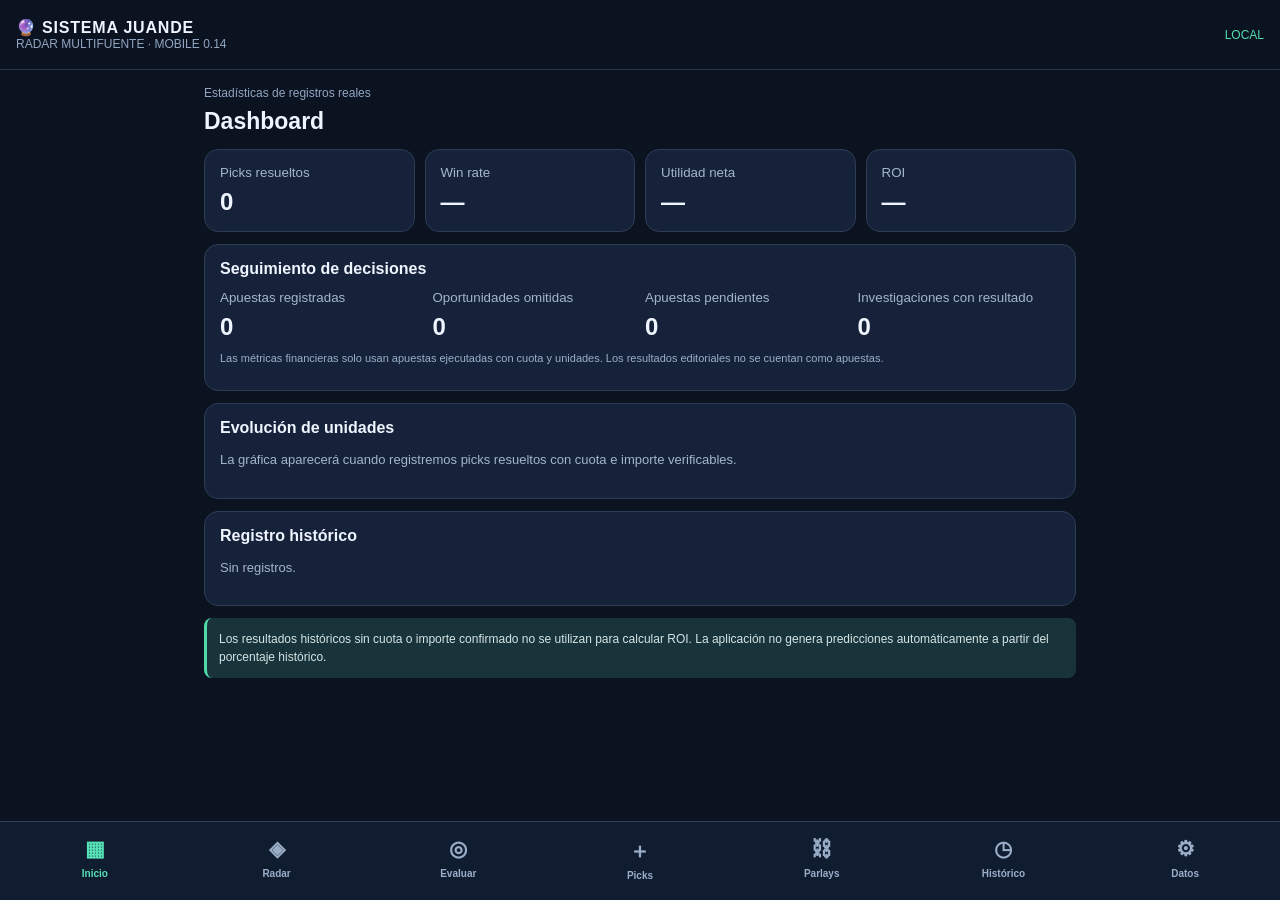
==== index.html @ a3cd103a "Add files via upload" ====
<!doctype html><html lang="es"><head><meta charset="utf-8"><meta name="viewport" content="width=device-width,initial-scale=1,viewport-fit=cover"><title>Sistema Juande 3.0 Beta 2 — Integración de pruebas</title><style>
:root{color-scheme:dark;font-family:-apple-system,BlinkMacSystemFont,"Segoe UI",sans-serif;background:#0b1220;color:#eef5ff}*{box-sizing:border-box}body{margin:0}header{padding:18px 16px;border-bottom:1px solid #26344c;display:flex;justify-content:space-between;align-items:center}h1{font-size:23px;margin:8px 0 14px}h2{font-size:16px;margin:0 0 12px}.sub{color:#91a6c2;font-size:12px}.brand{font-weight:800;letter-spacing:.05em}.accent{color:#52ddb1}main{padding:16px 14px 105px;max-width:900px;margin:auto}.page{display:none}.page.active{display:block}.grid{display:grid;grid-template-columns:repeat(2,minmax(0,1fr));gap:10px}.card{border:1px solid #2c3d55;background:#162239;border-radius:14px;padding:15px;margin-bottom:12px}.card small{display:block;color:#a4b5ca;margin-bottom:8px}.metric{font-size:24px;font-weight:800}.muted{color:#a4b5ca;font-size:13px;line-height:1.5}.row{display:flex;justify-content:space-between;align-items:center;gap:10px}.stack{display:grid;gap:12px}label{display:grid;gap:5px;color:#a9bbd3;font-size:12px}input,select,textarea{background:#0c182a;border:1px solid #43556e;border-radius:9px;color:white;padding:12px;font-size:16px;width:100%}textarea{min-height:80px}button{cursor:pointer;border:0;border-radius:9px;padding:12px 14px;font-weight:700;font-size:13px}.primary{background:#4ed6ab;color:#08231c}.secondary{background:#2a3e58;color:white}.danger{background:#613041;color:white}.actions{display:flex;flex-wrap:wrap;gap:8px;margin-top:12px}.item{border-top:1px solid #34435a;padding:13px 0;line-height:1.5}.item:first-child{border-top:0}.item b{font-size:14px}nav{position:fixed;bottom:0;left:0;right:0;background:#101d31;border-top:1px solid #324159;display:grid;grid-template-columns:repeat(7,1fr);padding:9px 4px max(13px,env(safe-area-inset-bottom));z-index:10}nav button{background:none;color:#9baec8;font-size:10px;padding:6px 1px;display:grid;gap:5px;justify-items:center}nav button span{font-size:21px}nav button.active{color:#56e1b6}.notice{border-left:3px solid #50d8aa;background:#19333b;padding:12px;border-radius:8px;font-size:12px;color:#d3e5e4;line-height:1.5}.filters{display:grid;grid-template-columns:repeat(2,minmax(0,1fr));gap:8px}.pill{display:inline-block;padding:3px 8px;border-radius:99px;background:#283d55;color:#d9e8fa;font-size:11px}.pill.warn{background:#594327;color:#ffdc91}.pill.no{background:#51313d;color:#ffd2db}.pill.yes{background:#214c40;color:#adf5d5}.tiny{font-size:11px;color:#9ab0c9}.item .actions button{padding:8px 10px}.full{grid-column:1/-1}.decision-grid{display:grid;grid-template-columns:repeat(3,minmax(0,1fr));gap:8px;margin-bottom:12px}.decision-tile{border:1px solid #354b65;border-radius:11px;padding:12px 8px;text-align:center;background:#101d31}.decision-tile strong{display:block;font-size:24px}.decision-tile span{font-size:11px;color:#afc0d5}.review-panel{background:#101d31;border:1px solid #42617c;border-radius:10px;padding:12px;margin:10px 0}.review-panel label{margin-bottom:9px}.decision-section{margin:15px 0 5px;border-top:1px solid #42536b;padding-top:12px}.decision-section h3{margin:0 0 4px;font-size:15px}.decision-section p{margin:0;font-size:12px;color:#a4b5ca}.decision-actions button{font-size:11px}.analysis-box{border:1px solid #3b6174;background:#102b38;padding:12px;border-radius:10px;margin:12px 0;line-height:1.6}.analysis-box strong{color:#78e5c3}.analysis-grid{display:grid;grid-template-columns:repeat(2,minmax(0,1fr));gap:8px}.analysis-grid>div{border:1px solid #3a5166;padding:9px;border-radius:8px}.analysis-grid small{color:#a9bed1}.analysis-grid b{display:block;font-size:19px}.check-row{display:flex;align-items:flex-start;gap:9px;font-size:12px;color:#c9d9e9;margin:7px 0}.check-row input{width:auto;margin-top:2px}.hidden{display:none!important}svg{max-width:100%}@media(min-width:650px){.grid{grid-template-columns:repeat(4,1fr)}}
.parlay-leg{border:1px solid #354b65;border-radius:10px;padding:12px;margin-bottom:10px;background:#101d31}.pick-modal{position:fixed;inset:0;background:#050b15e8;z-index:30;overflow:auto;padding:22px 14px}.pick-modal .card{max-width:540px;margin:25px auto}.pick-modal.hidden{display:none}.pick-flag{margin-top:7px;color:#78e5c3;font-size:12px}</style></head><body><header><div><div class="brand">🔮 SISTEMA JUANDE</div><div class="sub">RADAR MULTIFUENTE · MOBILE 0.14</div></div><div class="sub accent" id="mode">INICIANDO</div></header><main>
<section class="page active" id="inicio"><div class="sub">Estadísticas de registros reales</div><h1>Dashboard</h1><div class="grid"><div class="card"><small>Picks resueltos</small><div class="metric" id="m-resueltos">—</div></div><div class="card"><small>Win rate</small><div class="metric" id="m-win">—</div></div><div class="card"><small>Utilidad neta</small><div class="metric" id="m-profit">—</div></div><div class="card"><small>ROI</small><div class="metric" id="m-roi">—</div></div></div><div class="card"><h2>Seguimiento de decisiones</h2><div class="grid"><div><small>Apuestas registradas</small><div class="metric" id="m-executed">0</div></div><div><small>Oportunidades omitidas</small><div class="metric" id="m-skipped">0</div></div><div><small>Apuestas pendientes</small><div class="metric" id="m-pending">0</div></div><div><small>Investigaciones con resultado</small><div class="metric" id="m-research">0</div></div></div><p class="tiny">Las métricas financieras solo usan apuestas ejecutadas con cuota y unidades. Los resultados editoriales no se cuentan como apuestas.</p></div><div class="card"><h2>Evolución de unidades</h2><div id="chart"></div></div><div class="card"><h2>Registro histórico</h2><div id="history"></div></div><div class="notice">Los resultados históricos sin cuota o importe confirmado no se utilizan para calcular ROI. La aplicación no genera predicciones automáticamente a partir del porcentaje histórico.</div></section>
<section class="page" id="radar"><div class="card" id="sj3-beta2-entry" style="border-color:#4ed6ab"><div class="row"><h2>🔮 Fichas de investigación 3.0 · Beta 2</h2><span class="pill yes">PRUEBA</span></div><p class="muted">Investigaciones multifuente, ocho módulos especializados, edición y cálculo documentado. Área independiente de las apuestas reales y de Supabase.</p><p class="tiny" id="sj3-beta2-count">Las fichas se guardan únicamente en este navegador.</p><div class="actions"><a class="primary" style="display:inline-block;text-decoration:none;border-radius:9px;padding:12px 14px;font-size:13px;font-weight:700" href="radar3-beta2.html">Abrir fichas 3.0 ↗</a></div><p class="tiny">La versión 2.0 permanece operativa. No se fusionan automáticamente los registros de investigación con el Radar 2.0.</p></div><div class="sub">Covers · Pickswise · Action Network · GameRead · OráculoSports</div><h1>Radar Multifuente</h1><div class="notice">Meta operativa: investigar todas las oportunidades sustentadas, sin límite artificial. No equivale a 5–10 apuestas. Sin cuota o probabilidad validada no se afirma un edge positivo.</div><div class="card"><div class="row"><h2>Jornada de análisis</h2><span class="pill" id="radarCount">0 candidatos</span></div><div class="filters"><label>Fecha<input type="date" id="filterDate"></label><label>Deporte<select id="filterSport"><option value="">Todos</option><option>NCAAF</option><option>NCAAF</option><option>NCAA</option><option>NFL</option><option>MLB</option><option>NBA</option><option>Baloncesto europeo</option><option>Otro</option></select></label><label>Estado<select id="filterStage"><option value="">Todos</option><option value="detectado">Detectado</option><option value="analisis">En análisis</option><option value="validado">Validado</option><option value="descartado">Descartado</option></select></label><label>Sección<select id="filterDecision"><option value="">Todas</option><option value="principal">Propuestas principales</option><option value="reserva">Condicionales y reservas</option><option value="no_aprobado">No aprobados</option><option value="pendiente">Sin clasificar</option></select></label><label>Calificación<select id="filterGrade"><option value="">Todas</option><option>A</option><option>A-</option><option>B+</option><option>B</option><option>C+</option><option>C</option><option>D</option><option>Sin calificar</option></select></label></div><div class="actions"><button class="secondary" id="clearFilters">Quitar filtros</button><button class="primary" id="loadJornada">Cargar ejemplos históricos (no recomendado)</button></div><p class="tiny">Reinicio 12/oct/2026: sin análisis precargados. Solo se muestran nuevas investigaciones.</p></div><div class="card"><h2>Importar lote de análisis</h2><p class="muted">Carga un JSON con 5–10 candidatos (o más). Revisa la vista previa y confirma: se fusiona con el Radar sin alterar picks ni historial. No se inventan probabilidades.</p><label>Archivo del lote (.json)<input id="batchFile" type="file" accept=".json,application/json"></label><div id="batchPreview" class="muted" style="margin-top:12px">Sin lote seleccionado.</div><div class="actions"><button class="primary" id="batchApply" type="button" disabled>Confirmar importación del lote</button><button class="secondary" id="batchCancel" type="button">Cancelar</button></div></div><div class="card" id="universalCard"><h2>🔎 Analizador universal de mercados · v0.8</h2><p class="muted">Captura un mercado propio. La evaluación local calcula métricas comprobables con tus datos; no consulta en vivo lesiones, cuotas ni estadísticas externas. Si faltan datos, el candidato queda pendiente.</p><form id="universalForm" class="stack"><label>Deporte<select name="sport" required><option>NCAAF</option><option>NFL</option><option>NBA</option><option>WNBA</option><option>MLB</option><option>NHL</option><option>Fútbol</option><option>Tenis</option><option>Baloncesto europeo</option><option>Otro</option></select></label><label>Fecha del evento<input name="date" type="date" required></label><label>Partido / evento<input name="event" required placeholder="Ej. Iowa State vs BYU"></label><label>Tipo de mercado<select name="kind" id="uniKind"><option value="player">Prop de jugador</option><option value="total">Total del partido</option><option value="spread">Hándicap / spread</option><option value="moneyline">Ganador / moneyline</option><option value="other">Otro mercado</option></select></label><label>Jugador o selección (equipo para hándicap / ganador)<input name="subject" placeholder="Ej. Jaylen Raynor / Iowa State"></label><label>Estadística / descripción del mercado<input name="stat" placeholder="Ej. yardas terrestres, puntos totales, rebotes"></label><label>Dirección<select name="direction"><option value="Over">Over</option><option value="Under">Under</option><option value="A favor">A favor (hándicap / ganador)</option><option value="Otro">Otro</option></select></label><div class="grid"><label>Línea (opcional para ganador)<input name="line" type="number" step="any" placeholder="17.5 / -3.5"></label><label>Cuota decimal<input name="odds" type="number" min="1.01" step="any" required placeholder="1.84"></label></div><label>Casa de apuestas<input name="book" placeholder="Stake, bet365, Playdoit..."></label><label>URL de fuente / referencia<input name="sourceUrl" type="url" placeholder="https://..."></label><label>Últimos resultados comparables (separados por comas)<textarea name="history" placeholder="32, 18, 60, 27, 15 — opcional; misma estadística y mismas reglas"></textarea></label><label>Probabilidad predictiva externa o propia (%) — opcional<input name="modelProb" type="number" min="0.1" max="99.9" step="any" placeholder="Solo si hay modelo documentado"></label><label>Fuente / método de la probabilidad<input name="modelSource" placeholder="Modelo, fecha, supuestos y fuente"></label><label>Información cualitativa (lesiones, rol, alineación, rival)<textarea name="qualNotes" placeholder="Documenta lo verificado y lo pendiente"></textarea></label><div class="check-row"><input type="checkbox" name="confirmedMarket" id="uniConfirmed"><label for="uniConfirmed">Confirmé que jugador, partido, estadística, línea y cuota corresponden al mismo mercado</label></div><div class="check-row"><input type="checkbox" name="confirmedRole" id="uniRole"><label for="uniRole">Verifiqué participación, lesiones, alineación o rol con información reciente</label></div><div class="check-row"><input type="checkbox" name="confirmedSource" id="uniSource"><label for="uniSource">Documenté fuentes y supuestos de los datos estadísticos</label></div><div class="actions"><button class="primary" type="submit">Analizar y guardar en Radar</button><button class="secondary" type="reset">Limpiar captura</button></div></form><div id="universalResult" aria-live="polite"></div></div><div class="card"><h2>Decisiones de la jornada</h2><p class="muted">Tres secciones operativas. Una propuesta principal NO equivale a una apuesta ejecutada ni a una probabilidad validada. Las reservas pasan por una segunda revisión documentada.</p><div class="decision-grid"><div class="decision-tile"><strong id="countMain">0</strong><span>Propuestas principales</span></div><div class="decision-tile"><strong id="countReserve">0</strong><span>Condicionales y reservas</span></div><div class="decision-tile"><strong id="countReject">0</strong><span>No aprobados</span></div></div><div id="opportunities"></div></div><div class="card"><h2>Agregar oportunidad</h2><form id="opForm" class="stack"><label>Fecha del evento<input name="date" type="date" required></label><label>Deporte<select name="sport"><option>MLB</option><option>NFL</option><option>NCAAF</option><option>NCAA</option><option>NBA</option><option>Baloncesto europeo</option><option>NHL</option><option>Tenis</option><option>Fútbol</option></select></label><label>Partido<input name="event" required></label><label>Mercado exacto<input name="market" required></label><label>Cuota decimal<input name="odds" type="number" step=".01" min="1.01"></label><label>Probabilidad propia validada (%)<input name="prob" type="number" step=".1" min=".1" max="99.9"></label><label>Fuentes<input name="sources" placeholder="Covers, Pickswise, GameRead"></label><label>Calificación<select name="grade"><option value="">Sin calificar</option><option>A</option><option>A-</option><option>B+</option><option>B</option><option>C+</option><option>C</option><option>D</option></select></label><label>URL de fuente<input name="sourceUrl" type="url" placeholder="https://..."></label><label>Sección de decisión<select name="decision"><option value="pendiente">Pendiente de clasificar</option><option value="principal">Propuestas principales</option><option value="reserva">Condicionales y reservas</option><option value="no_aprobado">No aprobados</option></select></label><label>Estado<select name="stage"><option value="detectado">Detectado</option><option value="analisis">En análisis</option><option value="validado">Validado</option><option value="descartado">Descartado</option></select></label><label>Notas<textarea name="notes"></textarea></label><label>Resultado observado (no afecta ROI)<select name="outcome"><option value="">Sin resolver</option><option value="ganado">Acertó</option><option value="perdido">Falló</option><option value="nulo">Push</option></select></label><button class="primary" type="submit">Guardar oportunidad</button></form></div></section>
<section class="page" id="evaluar"><h1>Evaluador de valor</h1><div class="card"><div class="stack"><label>Cuota decimal<input id="calcOdds" type="number" value="1.66" min="1.01" step=".01"></label><label>Probabilidad propia estimada (%)<input id="calcProb" type="number" placeholder="No usar hit rate como proyección" min=".1" max="99.9" step=".1"></label><div class="grid"><div><small>Probabilidad implícita</small><div class="metric" id="implied">—</div></div><div><small>Edge</small><div class="metric" id="edge">—</div></div><div><small>EV</small><div class="metric" id="ev">—</div></div><div><small>Cuota justa</small><div class="metric" id="fair">—</div></div></div></div></div><div class="notice">Una probabilidad propia necesita modelo y evidencia. EV positivo no garantiza ganancia.</div></section>
<section class="page" id="registro"><h1>Registrar pick</h1><div class="card"><form id="pickForm" class="stack"><label>Fecha<input name="date" type="date" required></label><label>Deporte<select name="sport"><option>MLB</option><option>NFL</option><option>NCAAF</option><option>NCAA</option><option>NBA</option><option>Baloncesto europeo</option><option>Otro</option></select></label><label>Partido<input name="event" required></label><label>Selección<input name="market" required></label><label>Cuota decimal<input name="odds" type="number" min="1.01" step=".01"></label><label>Casa de apuestas<input name="book" placeholder="Stake, bet365..."></label><label>Unidades apostadas<input name="units" type="number" min=".01" step=".01"></label><label>Resultado<select name="status"><option value="pendiente">Pendiente</option><option value="ganado">Ganado</option><option value="perdido">Perdido</option><option value="nulo">Nulo</option></select></label><label>Notas<textarea name="notes"></textarea></label><button class="primary" type="submit">Guardar pick</button></form></div></section>
<section class="page" id="parlays"><h1>Tickets parlay</h1><div class="notice">Cada ticket cuenta una sola vez en utilidad y ROI. Las piernas se registran para seguimiento; sus resultados no generan apuestas adicionales.</div><div class="card"><h2>Registrar parlay ejecutado</h2><form id="parlayForm" class="stack"><label>Fecha del ticket<input name="date" type="date" required></label><label>Casa de apuestas<input name="book" placeholder="Stake" required></label><label>Referencia del ticket (opcional)<input name="reference" placeholder="ID privado del ticket"></label><div class="grid"><label>Cuota combinada real<input name="odds" type="number" step="any" min="1.01" required></label><label>Unidades totales apostadas<input name="units" type="number" step="any" min="0.01" required></label></div><label>Estado del ticket<select name="status"><option value="pendiente">Pendiente</option><option value="ganado">Ganado</option><option value="perdido">Perdido</option><option value="nulo">Anulado / reembolsado</option></select></label><h2>Selecciones del parlay</h2><div id="parlayLegs"></div><div class="actions"><button type="button" class="secondary" id="addParlayLeg">+ Añadir selección</button></div><label>Notas<textarea name="notes" placeholder="Cuota y unidades corresponden al ticket completo"></textarea></label><button class="primary" type="submit">Guardar ticket parlay</button></form></div><div class="card"><h2>Parlays registrados</h2><div id="parlayList"></div></div></section><section class="page" id="historico"><h1>Histórico de investigaciones</h1><p class="muted">Este nuevo espacio comienza el 12/oct/2026. Los datos de versiones anteriores no se importan automáticamente. El resultado reportado no equivale a una apuesta registrada.</p><div class="card"><div class="filters"><label>Fecha<input type="date" id="histDate"></label><label>Deporte<select id="histSport"><option value="">Todos</option><option>NCAAF</option><option>NFL</option><option>MLB</option><option>NBA</option><option>WNBA</option><option>Otro</option></select></label><label>Resultado<select id="histOutcome"><option value="">Todos</option><option value="ganado">Verdes</option><option value="perdido">Rojos</option><option value="nulo">Push</option><option value="pendiente">Sin resolver</option></select></label></div><div class="actions"><button class="secondary" id="histClear" type="button">Quitar filtros</button></div><p class="tiny" id="histCount"></p></div><div class="card" id="histItems"></div></section><section class="page" id="datos"><h1>Datos y respaldos</h1><div class="card"><h2>Exportar respaldo</h2><p class="muted">Guarda el JSON en Archivos. Puedes recuperarlo al cambiar de versión o dispositivo.</p><div class="actions"><button class="primary" id="export">Exportar JSON</button><button class="secondary" id="exportCSV">Exportar CSV</button></div></div><div class="card"><h2>Importar respaldo</h2><p class="muted">Fusionar conserva registros existentes y agrega IDs nuevos. Reemplazar sobrescribe los datos actuales.</p><label>Seleccionar archivo JSON<input id="import" type="file" accept=".json,application/json"></label><label>Modo de importación<select id="importMode"><option value="merge">Fusionar (recomendado)</option><option value="replace">Reemplazar todo</option></select></label></div><div class="card"><h2>Exportar Radar</h2><p class="muted">Comparte oportunidades de investigación en CSV, separado de apuestas reales.</p><button class="secondary" id="exportRadarCSV">Exportar Radar CSV</button></div><div class="card" id="cloudPanel"><h2>☁ Sincronización Supabase · v1.0</h2><p class="muted">Nuevo inicio: 12/oct/2026. Solo se muestran investigaciones desde esa fecha. El Radar público se actualiza cuando un administrador publica investigaciones en Supabase. Tus picks locales permanecen intactos. Para sincronizar datos privados, inicia sesión y utiliza las opciones de respaldo en nube.</p><div class="stack"><label>URL del proyecto Supabase<input id="sbUrl" type="url" placeholder="https://tu-proyecto.supabase.co" autocomplete="off"></label><label>Clave pública (publishable / anon)<input id="sbKey" type="text" placeholder="sb_publishable_... o clave anon" autocomplete="off"></label><div class="actions"><button class="primary" id="sbConnect" type="button">Guardar conexión y actualizar Radar</button><button class="secondary" id="sbRefresh" type="button">Actualizar Radar ahora</button></div><div id="sbStatus" class="notice" aria-live="polite">Sin configurar. El modo local sigue disponible.</div><div class="grid"><label>Correo electrónico<input id="sbEmail" type="email" placeholder="correo@ejemplo.com" autocomplete="email"></label><label>Contraseña<input id="sbPassword" type="password" autocomplete="current-password" placeholder="Mínimo 6 caracteres"></label></div><div class="actions"><button class="secondary" id="sbSignup" type="button">Crear cuenta</button><button class="secondary" id="sbLogin" type="button">Iniciar sesión</button><button class="secondary" id="sbLogout" type="button">Cerrar sesión</button></div><div class="actions"><button class="primary" id="sbPush" type="button">Guardar copia privada en nube</button><button class="secondary" id="sbPull" type="button">Recuperar copia privada</button></div><p class="tiny">La recuperación fusiona IDs nuevos; si hay IDs existentes con cambios distintos, no los sobrescribe. Para restaurar versiones anteriores conserva también tu respaldo JSON. Nunca introduzcas una clave service_role o secret en esta pantalla.</p></div></div><div class="card"><h2>Diagnóstico</h2><div id="diag" class="muted"></div></div><div class="notice">Al abrir HTML desde Archivos en iPhone, iOS puede impedir la persistencia o las descargas. Si el diagnóstico indica almacenamiento temporal, exporta los datos al terminar. Para uso confiable a largo plazo prepararemos una PWA servida por HTTPS.</div></section>
</main><div id="betModal" class="pick-modal hidden"><div class="card"><div class="row"><h2>Registrar apuesta del Radar</h2><button class="secondary" type="button" id="betClose">Cerrar</button></div><p class="muted" id="betMarket"></p><form id="betLinkForm" class="stack"><label>Casa de apuestas<input name="book" required placeholder="Stake"></label><label>Mercado ejecutado (permite línea distinta)<input name="market" required></label><div class="grid"><label>Cuota decimal real<input name="odds" type="number" min="1.01" step="any" required></label><label>Unidades apostadas<input name="units" type="number" min="0.01" step="any" required></label></div><label>Resultado<select name="status"><option value="pendiente">Pendiente</option><option value="ganado">Ganado</option><option value="perdido">Perdido</option><option value="nulo">Nulo</option></select></label><label>Notas<textarea name="notes" placeholder="Número de ticket opcional, circunstancias..."></textarea></label><button class="primary" type="submit">Confirmar apuesta ejecutada</button></form></div></div><nav id="tabs"><button class="active" data-target="inicio"><span>▦</span>Inicio</button><button data-target="radar"><span>◈</span>Radar</button><button data-target="evaluar"><span>◎</span>Evaluar</button><button data-target="registro"><span>＋</span>Picks</button><button data-target="parlays"><span>⛓</span>Parlays</button><button data-target="historico"><span>◷</span>Histórico</button><button data-target="datos"><span>⚙</span>Datos</button></nav>
<script>
(function(){
"use strict";
var KEY="juande-mobile-reset-20261012-v1"; // Nuevo espacio de datos: no importa registros de versiones anteriores.
var $=function(id){return document.getElementById(id)};
var START_DATE="2026-10-12";
var cloudFeed=[]; // Disponible antes de inicializar el formulario de parlays
var seed={version:5,startedAt:START_DATE,picks:[],opportunities:[],parlays:[],skippedRadar:{}};
var db=JSON.parse(JSON.stringify(seed));var storage=false;
try{var raw=window.localStorage.getItem(KEY);if(raw){var obj=JSON.parse(raw);if(obj&&Array.isArray(obj.picks)&&Array.isArray(obj.opportunities))db=obj;}window.localStorage.setItem(KEY,JSON.stringify(db));storage=true}catch(err){storage=false}
function save(){try{window.localStorage.setItem(KEY,JSON.stringify(db));storage=true}catch(err){storage=false}updateMode()}
function updateMode(){$("mode").textContent=storage?"LOCAL":"TEMPORAL";$("diag").textContent=storage?"Almacenamiento local disponible en este contexto. Aun así, realiza respaldos.":"Almacenamiento bloqueado: los cambios pueden perderse al cerrar. Exporta respaldo JSON."}
function esc(x){return String(x==null?"":x).replace(/[&<>"']/g,function(c){return {"&":"&amp;","<":"&lt;",">":"&gt;",'"':"&quot;","'":"&#39;"}[c]})}
function num(v){return v===""||v==null?null:Number(v)}
function nav(page){var pages=document.querySelectorAll(".page");for(var i=0;i<pages.length;i++)pages[i].classList.toggle("active",pages[i].id===page);var bs=document.querySelectorAll("#tabs button");for(var j=0;j<bs.length;j++)bs[j].classList.toggle("active",bs[j].getAttribute("data-target")===page);window.scrollTo(0,0)}
$("tabs").addEventListener("click",function(e){var b=e.target.closest("button[data-target]");if(b)nav(b.getAttribute("data-target"))});
function render(){renderParlays();var executed=db.picks.filter(function(x){return x.execution!=="omitida"});$("m-executed").textContent=executed.length;$("m-skipped").textContent=Object.keys(db.skippedRadar||{}).length;$("m-pending").textContent=executed.filter(function(x){return x.status==="pendiente"}).length;$("m-research").textContent=cloudMerged().filter(function(x){return ["ganado","perdido","nulo"].includes(x.outcome)}).length;var resolved=executed.filter(function(x){return x.status==="ganado"||x.status==="perdido"});var won=resolved.filter(function(x){return x.status==="ganado"});$("m-resueltos").textContent=resolved.length;$("m-win").textContent=resolved.length?(100*won.length/resolved.length).toFixed(1)+"%":"—";
var priced=executed.filter(function(x){return (x.status==="ganado"||x.status==="perdido"||x.status==="nulo")&&num(x.odds)>1&&num(x.units)>0});var risk=0,profit=0,series=[0];priced.forEach(function(x){var u=Number(x.units),gain=x.status==="ganado"?u*(Number(x.odds)-1):x.status==="perdido"?-u:0;risk+=u;profit+=gain;series.push(profit)});$("m-profit").textContent=risk?(profit>=0?"+":"")+profit.toFixed(2)+" U":"—";$("m-roi").textContent=risk?(100*profit/risk).toFixed(1)+"%":"—";
$("history").innerHTML=db.picks.map(function(x){return '<div class="item"><b>'+esc(x.market)+'</b><div class="muted">'+esc(x.date)+' · '+esc(x.sport)+' · '+esc(x.status)+' · '+esc(x.event)+'</div><div class="muted">'+esc(x.notes)+'</div></div>'}).join("")||'<p class="muted">Sin registros.</p>';
renderRadar();renderHistorico();$("chart").innerHTML=risk?makeChart(series):'<p class="muted">La gráfica aparecerá cuando registremos picks resueltos con cuota e importe verificables.</p>';
}

function uniqueKey(x){return [x.date,x.sport,x.event,x.market].map(function(v){return String(v||"").trim().toLowerCase()}).join("|")}

var pendingBatch=null;
function normalizedBatch(raw){
 var rows=Array.isArray(raw)?raw:(raw&&Array.isArray(raw.opportunities)?raw.opportunities:null);
 if(!rows)throw Error("El JSON debe ser una lista o contener opportunities: [...]");
 if(!rows.length)throw Error("El lote está vacío");
 if(rows.length>150)throw Error("Máximo 150 candidatos por lote");
 var result=[],seen={};
 rows.forEach(function(x,i){
  if(!x||typeof x!=="object"||Array.isArray(x))throw Error("Registro "+(i+1)+" inválido");
  var date=String(x.date||"").trim(),sport=String(x.sport||"").trim(),event=String(x.event||"").trim(),market=String(x.market||"").trim();
  if(!/^\d{4}-\d{2}-\d{2}$/.test(date)||!sport||!event||!market)throw Error("Registro "+(i+1)+": requiere date (AAAA-MM-DD), sport, event y market");
  if([sport,event,market].some(function(v){return v.length>250}))throw Error("Registro "+(i+1)+": texto demasiado largo");
  var odds=x.odds==null||x.odds===""?null:Number(x.odds),prob=x.prob==null||x.prob===""?null:Number(x.prob);
  if(odds!==null&&(!isFinite(odds)||odds<=1||odds>1000))throw Error("Registro "+(i+1)+": cuota inválida");
  if(prob!==null&&(!isFinite(prob)||prob<=0||prob>=100))throw Error("Registro "+(i+1)+": probabilidad inválida");
  var stage=["detectado","analisis","validado","descartado"].indexOf(x.stage)>=0?x.stage:"detectado";
  var grade=["A","A-","B+","B","C+","C","D"].indexOf(x.grade)>=0?x.grade:"";
  var outcome=["ganado","perdido","nulo"].indexOf(x.outcome)>=0?x.outcome:"";
  var y={id:"batch-"+date+"-"+i+"-"+Date.now(),date:date,sport:sport,event:event,market:market,odds:odds,prob:prob,sources:String(x.sources||"").slice(0,500),grade:grade,stage:stage,outcome:outcome,sourceUrl:/^https:\/\/[a-z0-9.-]+(?:[/:?#]|$)/i.test(x.sourceUrl||"")?String(x.sourceUrl).slice(0,1200):"",notes:String(x.notes||"").slice(0,3000)};
  var key=uniqueKey(y);if(!seen[key]){seen[key]=true;result.push(y)}
 });
 return result;
}
function clearBatch(){pendingBatch=null;$("batchFile").value="";$("batchApply").disabled=true;$("batchPreview").textContent="Sin lote seleccionado."}
$("batchCancel").addEventListener("click",clearBatch);
$("batchFile").addEventListener("change",function(e){
 var f=e.target.files[0];pendingBatch=null;$("batchApply").disabled=true;
 if(!f){clearBatch();return}
 if(f.size>1000000){$("batchPreview").textContent="Archivo demasiado grande (máximo 1 MB).";return}
 var reader=new FileReader();
 reader.onload=function(){try{
  var rows=normalizedBatch(JSON.parse(reader.result));
  var existing={};db.opportunities.forEach(function(x){existing[uniqueKey(x)]=true});
  var fresh=rows.filter(function(x){return !existing[uniqueKey(x)]});
  pendingBatch=fresh;
  $("batchPreview").innerHTML="<b>"+rows.length+" candidatos válidos · "+fresh.length+" nuevos · "+(rows.length-fresh.length)+" repetidos</b><div class='tiny'>"+rows.slice(0,12).map(function(x){return esc(x.date+" · "+x.sport+" · "+x.event+" · "+x.market)}).join("<br>")+"</div><p class='tiny'>Solo se agregarán nuevos candidatos. Los registros existentes no serán sobrescritos.</p>";
  $("batchApply").disabled=!fresh.length;
 }catch(err){$("batchPreview").textContent="Error: "+err.message}};
 reader.onerror=function(){$("batchPreview").textContent="No se pudo leer el archivo."};
 reader.readAsText(f);
});
$("batchApply").addEventListener("click",function(){
 if(!pendingBatch||!pendingBatch.length)return;
 var count=pendingBatch.length;
 if(!confirm("¿Agregar "+count+" candidatos al Radar sin modificar tus registros existentes?"))return;
 mergeRows(db.opportunities,pendingBatch);save();render();clearBatch();alert(count+" candidatos procesados. Revisa el Radar.");
});

function mergeRows(oldRows,newRows){var ids={},keys={};oldRows.forEach(function(x){if(x.id)ids[x.id]=true;keys[uniqueKey(x)]=true});newRows.forEach(function(x){if(!x||typeof x!=="object")return;var k=uniqueKey(x);if((x.id&&ids[x.id])||keys[k])return;oldRows.push(x);if(x.id)ids[x.id]=true;keys[k]=true});return oldRows}
var sampleJornada=[
{id:"radar-20261009-iowastate",date:"2026-10-09",sport:"NCAAF",event:"Iowa State vs BYU",market:"Iowa State +11.0",odds:1.85,prob:null,sources:"Covers, Pickswise, Action Network; Stake.mx (cuota reportada por usuario)",grade:"B",stage:"analisis",outcome:"",sourceUrl:"https://www.covers.com/picks",notes:"Condicional. Mejor línea que +10.5 publicado; lesión y disponibilidad requieren revisión. EV NO determinado. Cuota reportada, no verificada en vivo."},
{id:"radar-20261009-iowa",date:"2026-10-09",sport:"NCAAF",event:"Iowa vs Washington",market:"Iowa +4.0",odds:1.65,prob:null,sources:"Pickswise, Covers, Action Network; Stake.mx (cuota reportada por usuario)",grade:"B",stage:"analisis",outcome:"",sourceUrl:"https://www.pickswise.com/",notes:"Condicional. Desacuerdo entre analistas; revisar disponibilidad del quarterback. EV NO determinado. Cuota reportada, no verificada en vivo."},
{id:"radar-20261009-fsu",date:"2026-10-09",sport:"NCAAF",event:"Florida State vs Louisville",market:"Over 59.5 puntos",odds:1.82,prob:null,sources:"Pickswise, Covers, DRatings; Stake.mx (cuota reportada por usuario)",grade:"C+",stage:"descartado",outcome:"",sourceUrl:"https://www.covers.com/picks",notes:"Descartado por ahora: proyecciones próximas al mercado; no hay edge positivo demostrado. Cuota reportada, no verificada en vivo."}
];
// Clasificación inicial SOLO de los diez mercados discutidos. No altera picks ni estadísticas.
var initialDecisions=[
 ["Jojo Phillips","principal","Principal preliminar. 4 partidos: 2,1,2,1 recepciones; cuota de referencia 1.71. Pendiente validación de mercado vigente y de modelo independiente."],
 ["Lincoln Kienholz","reserva","Segunda revisión: confirmar disponibilidad física, snaps y distribución de acarreos, yardas por partido y cuota vigente."],
 ["Legend Glasker","reserva","Segunda revisión: participación ofensiva, targets y variabilidad; verificar línea y cuota."],
 ["Ousmane Kromah","reserva","Segunda revisión: rol en zona roja, volumen de oportunidades y dependencia del guion."],
 ["Pauline Astier","reserva","Segunda revisión: minutos, rol y tendencia reciente de asistencias; confirmar cuota ejecutable."],
 ["Chelsea Gray","reserva","Segunda revisión: minutos, lesiones y distribución de asistencias; verificar cuota."],
 ["Angel Reese","reserva","Segunda revisión: minutos, matchup de rebotes y precio real disponible."],
 ["Duce Robinson","no_aprobado","Línea incompatible: Radar Under 39.5 vs fuente Under 92.5; no trasladar probabilidad."],
 ["Jabari Bates","no_aprobado","Línea incompatible: Radar Over 29.5 vs fuente Over 39.5; no trasladar probabilidad."],
 ["Gabby Williams","no_aprobado","Cuota ejecutable y proyección independiente insuficientemente contrastadas."]
];
function assignInitialDecisions(){
 var changed=false;
 db.opportunities.forEach(function(x){
  if(x.decision)return;
  if(x.date!=="2026-10-09")return;
  var found=initialDecisions.find(function(t){return String(x.market||"").toLowerCase().indexOf(t[0].toLowerCase())>=0});
  if(found){x.decision=found[1];x.reviewReason=found[2];x.reviewHistory=x.reviewHistory||[];changed=true}
 });
 if(changed)save();
}
function sectionOf(x){return ["principal","reserva","no_aprobado"].indexOf(x.decision)>=0?x.decision:"pendiente"}
function parseHistory(value){
 if(!value||!String(value).trim())return [];
 var parts=String(value).split(/[;,\n]+/).map(function(v){return v.trim()});
 if(parts.length>150||parts.some(function(v){return !v||!isFinite(Number(v))}))throw Error("Histórico: usa hasta 150 números separados por coma, punto y coma o salto de línea.");
 return parts.map(Number);
}
function extractLine(market){var m=String(market||"").match(/(?:Over|Under|Más de|Menos de|[+-])\s*([+-]?\d+(?:\.\d+)?)/i);return m?Number(m[1]):null}
function replaceMarketLine(market,newLine){var str=String(market||"");if(/(?:Over|Under|Más de|Menos de)\s*[+-]?\d+(?:\.\d+)?/i.test(str))return str.replace(/((?:Over|Under|Más de|Menos de)\s*)[+-]?\d+(?:\.\d+)?/i,"$1"+newLine);if(/\s[+-]\d+(?:\.\d+)?/.test(str))return str.replace(/\s[+-]\d+(?:\.\d+)?/," "+(newLine>=0?"+":"")+newLine);return str+" [línea "+newLine+"]"}
function assessMarket(v){
 var odds=num(v.odds),line=num(v.line),hist=Array.isArray(v.history)?v.history:[],market=String(v.market||""),direction=/\bUnder\b/i.test(market)?"under":/\bOver\b/i.test(market)?"over":"other";
 var prob=num(v.modelProb),hasModel=prob>0&&prob<100&&!!String(v.modelSource||"").trim(),verified=!!v.marketVerified,role=!!v.roleVerified,source=!!v.sourceVerified;
 var implied=odds>1?100/odds:null,win=null,push=null,avg=null,sd=null;
 if(hist.length){avg=hist.reduce(function(a,b){return a+b},0)/hist.length;sd=hist.length>1?Math.sqrt(hist.reduce(function(a,b){return a+Math.pow(b-avg,2)},0)/(hist.length-1)):null}
 if(hist.length&&line!==null&&(direction==="over"||direction==="under")){
  var hits=hist.filter(function(n){return direction==="over"?n>line:n<line}).length;
  var ties=hist.filter(function(n){return n===line}).length;
  win=100*hits/hist.length;push=ties;
 }
 var ev=hasModel&&implied!==null?(prob/100*odds-1)*100:null;
 var evStress=hasModel&&implied!==null?(Math.max(0,prob-5)/100*odds-1)*100:null;
 var missing=[];if(!verified)missing.push("mercado y cuota no verificados");if(!role)missing.push("rol, lesiones o alineación sin verificar");if(!source)missing.push("fuentes y supuestos sin verificar");if(!hasModel)missing.push("sin probabilidad predictiva documentada");if(hist.length<10)missing.push("histórico comparable escaso o ausente");
 // Conservative screening: no high grades from user-entered model probability alone.
 var grade="C",decision="reserva";
 if(!odds||odds<=1){grade="D";decision="no_aprobado"}
 else if(hasModel&&ev!==null&&ev<=0){grade="D";decision="no_aprobado"}
 else if(hasModel&&evStress!==null&&evStress<=0){grade="C";decision="reserva"}
 else if(hasModel&&verified&&source&&role&&hist.length>=10&&evStress>=5){grade="B+";decision="reserva"}
 else if(hasModel&&verified&&source&&evStress>=5){grade="B";decision="reserva"}
 else if(verified&&hist.length>=10&&win!==null){grade="B";decision="reserva"}
 return {grade:grade,decision:decision,implied:implied,frequency:win,historyCount:hist.length,pushCount:push,mean:avg,sd:sd,modelProb:hasModel?prob:null,ev:ev,evStress:evStress,missing:missing,method:"Cribado local descriptivo; sin modelo independiente calibrado ni datos en vivo",generatedAt:new Date().toISOString()};
}
function renderAssessment(r){
 function fmt(v,suffix){return v===null||!isFinite(v)?"No calculable":Number(v).toFixed(2)+(suffix||"")}
 return '<div class="analysis-box"><b>Resultado de evaluación local</b><div class="analysis-grid"><div><small>Calificación preliminar</small><b>'+esc(r.grade)+'</b></div><div><small>Bucket sugerido</small><b>'+esc(r.decision==="reserva"?"Condicionales":r.decision==="principal"?"Principales":"No aprobados")+'</b></div><div><small>Prob. de equilibrio</small><b>'+fmt(r.implied,"%")+'</b></div><div><small>Histórico comparable</small><b>'+r.historyCount+' registros</b></div><div><small>Frecuencia histórica</small><b>'+fmt(r.frequency,"%")+'</b></div><div><small>EV según prob. aportada</small><b>'+fmt(r.ev,"%")+'</b></div><div><small>EV con −5 pp</small><b>'+fmt(r.evStress,"%")+'</b></div><div><small>Media histórica</small><b>'+fmt(r.mean)+'</b></div></div><p class="tiny">'+esc(r.method)+'. Las probabilidades introducidas por usuarios NO quedan validadas por la aplicación. No se asigna automáticamente grado A ni aprobación definitiva.</p><b>Verificaciones pendientes</b><p class="tiny">'+esc(r.missing.length?r.missing.join("; "):"Comprobaciones declaradas; aún requiere auditoría independiente")+'</p></div>';
}
function uniqueNewId(){return "user-"+Date.now()+"-"+Math.random().toString(36).slice(2,9)}
$("universalForm").addEventListener("submit",function(e){
 e.preventDefault();try{
 var f=this,v=formObj(f),date=v.date,event=String(v.event||"").trim(),subject=String(v.subject||"").trim(),stat=String(v.stat||"").trim(),kind=v.kind;
 if(!date||!event||!v.sport)throw Error("Falta fecha, evento o deporte.");
 if((kind==="player"||kind==="spread"||kind==="moneyline")&&!subject)throw Error("Indica el jugador o equipo seleccionado.");
 var lineText=String(v.line||"").trim(),line=lineText===""?null:Number(lineText),odds=Number(v.odds);
 if((kind==="player"||kind==="total"||kind==="spread")&&line===null)throw Error("Indica la línea exacta del mercado.");
 if(line!==null&&!isFinite(line))throw Error("Línea inválida.");if(!isFinite(odds)||odds<=1||odds>1000)throw Error("Cuota inválida.");
 var market=(subject?subject+" ":"")+(kind==="moneyline"?"gana":v.direction+" "+(line===null?"":line)+" "+stat).trim();
 var history=parseHistory(v.history),mp=String(v.modelProb||"").trim(),modelProb=mp===""?null:Number(mp);
 if(modelProb!==null&&(!isFinite(modelProb)||modelProb<=0||modelProb>=100))throw Error("Probabilidad inválida.");
 var assessment=assessMarket({market:market,line:line,odds:odds,history:history,modelProb:modelProb,modelSource:v.modelSource,marketVerified:$("uniConfirmed").checked,roleVerified:$("uniRole").checked,sourceVerified:$("uniSource").checked});
 var x={id:uniqueNewId(),date:date,sport:v.sport,event:event,market:market,odds:odds,prob:null,sources:((v.book||"")+"; "+(v.modelSource||"")).slice(0,500),book:v.book||"",grade:assessment.grade,stage:"analisis",decision:assessment.decision,outcome:"",sourceUrl:v.sourceUrl||"",notes:v.qualNotes||"",reviewReason:"Evaluación local preliminar; "+assessment.missing.join("; "),historyValues:history,modelProbabilityReported:modelProb,modelSource:v.modelSource||"",localAssessment:assessment,reviewHistory:[{date:new Date().toISOString(),from:"captura",to:assessment.decision,evidence:v.qualNotes||"",conclusion:"Evaluación local preliminar",assessment:assessment}]};
 var existing=db.opportunities.some(function(y){return uniqueKey(y)===uniqueKey(x)});if(existing)throw Error("Este mercado ya existe en el Radar. Usa Segunda revisión para actualizarlo.");
 db.opportunities.unshift(x);save();render();$("universalResult").innerHTML=renderAssessment(assessment)+'<p class="notice">Guardado en Radar. Esta evaluación NO ha consultado fuentes en tiempo real y no constituye aprobación automática.</p>';
 alert("Candidato guardado en Radar con calificación preliminar "+assessment.grade+".");
 }catch(err){alert("No se pudo evaluar: "+err.message)}
});
function localToday(){var parts=new Intl.DateTimeFormat("en-CA",{timeZone:"America/Monterrey",year:"numeric",month:"2-digit",day:"2-digit"}).formatToParts(new Date());var o={};parts.forEach(function(x){o[x.type]=x.value});return o.year+"-"+o.month+"-"+o.day}
function isRadarVigente(x){var today=localToday();return !!x.date&&x.date>=today&&!["ganado","perdido","nulo"].includes(x.outcome||"")&&x.stage!=="descartado"}
function renderHistorico(){var a=cloudMerged().filter(function(x){return !isRadarVigente(x)}).sort(function(a,b){return (b.date||"").localeCompare(a.date||"")});var d=$("histDate").value,sp=$("histSport").value,o=$("histOutcome").value;a=a.filter(function(x){return (!d||x.date===d)&&(!sp||x.sport===sp)&&(!o||(o==="pendiente"?!x.outcome:x.outcome===o))});$("histCount").textContent=a.length+" investigaciones históricas";var byDate={};a.forEach(function(x){var day=x.date||"Sin fecha";(byDate[day]||(byDate[day]=[])).push(x)});$("histItems").innerHTML=Object.keys(byDate).sort().reverse().map(function(day){return '<div class="decision-section"><h3>'+esc(day)+' ('+byDate[day].length+')</h3></div>'+byDate[day].map(function(x){var outcome=x.outcome||"pendiente",cls=outcome==="ganado"?"yes":outcome==="perdido"?"no":"warn";return '<div class="item"><div class="row"><b>'+esc(x.market)+'</b><span class="pill '+cls+'">'+esc(outcome)+'</span></div><div class="muted">'+esc(x.sport)+' · '+esc(x.event)+'</div><div class="muted">Calificación original: '+esc(x.grade||"Sin calificar")+' · Cuota: '+esc(x.odds??"—")+'</div><div class="muted">Fuente: '+esc(x.sources||"—")+'</div><div class="tiny">'+esc(x.notes||"")+'</div></div>'}).join("")}).join("")||'<p class="muted">Sin registros para estos filtros.</p>'}
["histDate","histSport","histOutcome"].forEach(function(id){$(id).addEventListener("change",renderHistorico)});$("histClear").addEventListener("click",function(){["histDate","histSport","histOutcome"].forEach(function(id){$(id).value=""});renderHistorico()});
function renderRadar(){

 var fd=$("filterDate").value,fs=$("filterSport").value,ft=$("filterStage").value,fg=$("filterGrade").value,dec=$("filterDecision").value;
 var allRadar=cloudMerged().filter(isRadarVigente);var gradeRank={"A":0,"A-":1,"B+":2,"B":3,"B-":4,"C+":5,"C":6,"D":7};allRadar.sort(function(a,b){return (b.date||"").localeCompare(a.date||"")||(gradeRank[a.grade]??9)-(gradeRank[b.grade]??9)||(a.market||"").localeCompare(b.market||"")});var rows=allRadar.filter(function(x){return (!fd||x.date===fd)&&(!fs||x.sport===fs)&&(!ft||x.stage===ft)&&(!fg||(fg==="Sin calificar"?!x.grade:x.grade===fg))&&(!dec||sectionOf(x)===dec)});
 $("radarCount").textContent=rows.length+" de "+allRadar.length+" candidatos";
 $("countMain").textContent=rows.filter(function(x){return sectionOf(x)==="principal"}).length;
 $("countReserve").textContent=rows.filter(function(x){return sectionOf(x)==="reserva"}).length;
 $("countReject").textContent=rows.filter(function(x){return sectionOf(x)==="no_aprobado"}).length;
 function card(x){
  var isCloud=!!x.cloudSourceId;
  var imp=num(x.odds)>1?(100/Number(x.odds)).toFixed(2)+"%":"—";
  var ev=num(x.prob)>0&&num(x.odds)>1?((Number(x.odds)*Number(x.prob)/100-1)*100).toFixed(2)+"%":"No determinado";
  var cls=sectionOf(x)==="no_aprobado"?"no":sectionOf(x)==="principal"?"yes":"warn";
  var url=/^https:\/\/[a-z0-9.-]+(?:[/:?#]|$)/i.test(x.sourceUrl||"")?'<a target="_blank" rel="noopener noreferrer" href="'+esc(x.sourceUrl)+'">Abrir fuente ↗</a>':"";
  var history=Array.isArray(x.reviewHistory)?x.reviewHistory:[];var linked=db.picks.filter(function(p){return p.radarId===x.id||p.radarSourceId===(x.cloudSourceId||x.id)});var skipped=!!(db.skippedRadar&&db.skippedRadar[x.cloudSourceId||x.id]);var actionButtons='<div class="pick-flag">'+(linked.length?linked.length+" apuesta(s) registrada(s) · "+linked.map(function(p){return esc(p.status)}).join(", "):skipped?"No apostada":"Sin decisión de apuesta")+'</div><div class="actions"><button class="primary" type="button" data-bet="'+esc(x.id)+'">Registrar apuesta</button><button class="secondary" type="button" data-skip="'+esc(x.id)+'">'+(skipped?"Reactivar":"No apostada")+'</button></div>';
  return '<div class="item"><div class="row"><b>'+esc(x.market)+'</b><span class="pill '+cls+'">'+esc(x.grade||"Sin calificar")+' · '+esc(x.stage||"detectado")+'</span></div><div class="muted">'+esc(x.date)+' · '+esc(x.sport)+' · '+esc(x.event)+'</div><div class="muted">Cuota: '+esc(x.odds??"—")+' · Implícita: '+imp+' · EV: '+ev+'</div><div class="muted">Fuentes: '+esc(x.sources||"—")+'</div><div class="muted">'+esc(x.notes||"")+'</div><div class="tiny">Motivo de clasificación: '+esc(x.reviewReason||"No documentado")+'</div><div class="tiny">Revisiones registradas: '+history.length+' · Resultado: '+esc(x.outcome||"sin resolver")+' · '+url+'</div>'+(isCloud?'<div class="tiny">☁ Publicado en nube · Solo lectura · '+esc(x.cloudPublishedAt||'')+'</div>':'<div class="actions decision-actions"><button class="secondary" type="button" data-eval="'+esc(x.id)+'">Evaluar</button><button class="secondary" type="button" data-review="'+esc(x.id)+'">Segunda revisión</button><button class="secondary" type="button" data-edit="'+esc(x.id)+'">Editar estado</button></div>')+actionButtons+'<div data-review-box="'+esc(x.id)+'"></div></div>';
 }
 var sections=[
  ["principal","1 · Propuestas principales","Prioridad para verificación final. No significa apuesta realizada."],
  ["reserva","2 · Condicionales y reservas","Resolver dudas, documentar evidencia y decidir: principal o no aprobado."],
  ["no_aprobado","3 · No aprobados","Conservados para seguimiento y análisis histórico."],
  ["pendiente","Sin clasificar","Candidatos anteriores o nuevos que aún no tienen dictamen."]
 ];
 $("opportunities").innerHTML=sections.map(function(g){
  var group=rows.filter(function(x){return sectionOf(x)===g[0]});
  return '<div class="decision-section"><h3>'+g[1]+' ('+group.length+')</h3><p>'+g[2]+'</p></div>'+(group.map(card).join("")||'<p class="tiny">Sin candidatos en esta sección.</p>');
 }).join("");
}
["filterDate","filterSport","filterStage","filterGrade","filterDecision"].forEach(function(id){$(id).addEventListener("change",renderRadar)});
$("clearFilters").addEventListener("click",function(){["filterDate","filterSport","filterStage","filterGrade","filterDecision"].forEach(function(id){$(id).value=""});renderRadar()});
$("loadJornada").addEventListener("click",function(){var before=db.opportunities.length;mergeRows(db.opportunities,sampleJornada.filter(function(x){return x.date>=START_DATE}));assignInitialDecisions();save();render();alert((db.opportunities.length-before)+" candidatos nuevos agregados. Los existentes se conservaron.")});
var currentBetCandidate=null;
$("betClose").addEventListener("click",function(){$("betModal").classList.add("hidden")});
$("betLinkForm").addEventListener("submit",function(e){e.preventDefault();if(!currentBetCandidate)return;var o=formObj(this),od=num(o.odds),u=num(o.units);if(!(od>1&&u>0))return alert("Verifica cuota y unidades.");var x=currentBetCandidate;var record={id:"pick-"+Date.now()+"-"+Math.random().toString(36).slice(2,7),radarId:x.id,radarSourceId:x.cloudSourceId||x.id,date:x.date,sport:x.sport,event:x.event,market:o.market,originalMarket:x.market,book:o.book,odds:od,units:u,status:o.status,notes:o.notes||"",execution:"realizada",createdAt:new Date().toISOString()};db.picks.unshift(record);if(db.skippedRadar)delete db.skippedRadar[x.cloudSourceId||x.id];save();render();this.reset();$("betModal").classList.add("hidden");alert("Apuesta registrada. Puedes registrar más de una para la misma investigación.")});
$("opportunities").addEventListener("click",function(e){
 var b=e.target.closest("button");if(!b)return;
 if(b.hasAttribute("data-bet")||b.hasAttribute("data-skip")){var key=b.getAttribute("data-bet")||b.getAttribute("data-skip");var x=cloudMerged().find(function(y){return y.id===key});if(!x)return;if(b.hasAttribute("data-skip")){db.skippedRadar=db.skippedRadar||{};var sid=x.cloudSourceId||x.id;if(db.skippedRadar[sid])delete db.skippedRadar[sid];else db.skippedRadar[sid]={date:new Date().toISOString(),market:x.market};save();render();return;}currentBetCandidate=x;$("betMarket").textContent=x.event+" · "+x.market;var f=$("betLinkForm");f.reset();f.elements.market.value=x.market;$("betModal").classList.remove("hidden");return;}

 var id=b.getAttribute("data-eval")||b.getAttribute("data-edit")||b.getAttribute("data-review")||b.getAttribute("data-save-review")||b.getAttribute("data-calc-review");
 var x=db.opportunities.find(function(y){return y.id===id});if(!x)return;
 if(b.hasAttribute("data-eval")){$("calcOdds").value=x.odds||"";$("calcProb").value=x.prob||"";evaluate();nav("evaluar");return}
 if(b.hasAttribute("data-edit")){
  var v=prompt("Estado: detectado, analisis, validado, descartado",x.stage||"analisis");if(v===null)return;
  if(["detectado","analisis","validado","descartado"].indexOf(v)<0){alert("Estado no válido");return}
  x.stage=v;save();render();return;
 }
 if(b.hasAttribute("data-review")){
  var el=document.querySelector('[data-review-box="'+id.replace(/"/g,"")+'"]');if(!el)return;
  if(el.innerHTML){el.innerHTML="";return}
  el.innerHTML='<div class="review-panel"><b>Segunda revisión cuantitativa y cualitativa</b><p class="tiny">Comprueba dudas con evidencia. No se calculan probabilidades automáticamente.</p><div class="analysis-grid"><label>Nueva línea<input data-review-line type="number" step="any" placeholder="Si cambia, captura línea"></label><label>Nueva cuota<input data-review-odds type="number" step="any" placeholder="Ej. 1.84"></label></div><label>Casa / fuente de la nueva cuota<input data-review-book placeholder="Stake, bet365..."></label><label>Últimos resultados comparables (opcional)<textarea data-review-history placeholder="32,18,60,27,15"></textarea></label><label>Probabilidad de modelo (%) (opcional)<input data-review-prob type="number" step="any" min="0.1" max="99.9"></label><label>Fuente del modelo y supuestos<input data-review-modelsource placeholder="No confundir frecuencia con predicción"></label><label class="check-row"><input data-review-verified type="checkbox" style="width:auto"> Mercado, línea, cuota y fuente contrastados</label><div class="actions"><button type="button" class="secondary" data-calc-review="'+esc(id)+'">Calcular revisión local</button></div><div data-review-result></div><label>Evidencia nueva / fuentes / estado de lesiones<textarea data-review-evidence placeholder="Registra estadísticas, fuentes, línea y cuota revisadas"></textarea></label><label>Dudas resueltas y riesgos pendientes<textarea data-review-notes placeholder="Qué cambió y qué dudas permanecen"></textarea></label><label>Resolución<select data-review-decision><option value="reserva">Mantener en condicionales</option><option value="principal">Trasladar a propuestas principales</option><option value="no_aprobado">Trasladar a no aprobados</option></select></label><button class="primary" type="button" data-save-review="'+esc(id)+'">Guardar revisión y clasificación</button></div>';return;
 }
 if(b.hasAttribute("data-calc-review")){
  var panel=b.closest(".review-panel"), lineText=panel.querySelector("[data-review-line]").value.trim();
  var line=lineText===""?extractLine(x.market):Number(lineText),oText=panel.querySelector("[data-review-odds]").value.trim(),odds=oText===""?num(x.odds):Number(oText);
  var historyText=panel.querySelector("[data-review-history]").value.trim();
  var history=historyText?parseHistory(historyText):(Array.isArray(x.historyValues)?x.historyValues:[]);
  var mp=panel.querySelector("[data-review-prob]").value.trim();
  var modelProb=mp===""?null:Number(mp),modelSource=panel.querySelector("[data-review-modelsource]").value.trim();
  var checked=panel.querySelector("[data-review-verified]").checked;
  var review=assessMarket({market:x.market,line:line,odds:odds,history:history,modelProb:modelProb,modelSource:modelSource,marketVerified:checked,roleVerified:false,sourceVerified:!!modelSource});
  panel.querySelector("[data-review-result]").innerHTML=renderAssessment(review);
  panel._assessment=review;
  return;
 }
 if(b.hasAttribute("data-save-review")){
  var panel=b.closest(".review-panel");
  var evidence=panel.querySelector("[data-review-evidence]").value.trim(),notes=panel.querySelector("[data-review-notes]").value.trim(),decision=panel.querySelector("[data-review-decision]").value;
  if(!evidence||!notes){alert("Documenta la evidencia nueva y la conclusión antes de guardar.");return}
  if(!Array.isArray(x.reviewHistory))x.reviewHistory=[];
  var lineInput=panel.querySelector("[data-review-line]"),oddsInput=panel.querySelector("[data-review-odds]");
  var newLine=lineInput.value.trim(),newOdds=oddsInput.value.trim();
  if(newLine!==""&&!isFinite(Number(newLine))){alert("Línea inválida");return}
  if(newOdds!==""&&(!isFinite(Number(newOdds))||Number(newOdds)<=1)){alert("Cuota inválida");return}
  var assessment=panel._assessment||null;
  if((newLine!==""||newOdds!=="")&&!assessment){alert("Pulsa Calcular revisión local antes de guardar cambios de línea o cuota.");return}
  var oldMarket=x.market,oldOdds=x.odds;
  var marketVersion={date:new Date().toISOString(),market:oldMarket,odds:oldOdds,book:x.book||"",line:extractLine(oldMarket)};
  if(!Array.isArray(x.marketHistory))x.marketHistory=[];
  if(newLine!==""||newOdds!=="")x.marketHistory.push(marketVersion);
  if(newLine!=="")x.market=replaceMarketLine(x.market,Number(newLine));
  if(newOdds!=="")x.odds=Number(newOdds);
  var book=panel.querySelector("[data-review-book]").value.trim();if(book)x.book=book;
  var histText=panel.querySelector("[data-review-history]").value.trim();if(histText)x.historyValues=parseHistory(histText);
  if(assessment){x.localAssessment=assessment;x.grade=assessment.grade;x.prob=null;}
  x.reviewHistory.push({date:new Date().toISOString(),from:sectionOf(x),to:decision,evidence:evidence,conclusion:notes,marketBefore:marketVersion,marketAfter:{market:x.market,odds:x.odds,book:x.book||""},assessment:assessment});
  x.decision=decision;x.reviewReason=notes;
  // No cambiar el estado de validación estadística ni crear un pick apostado.
  save();render();alert("Segunda revisión guardada. Clasificación actualizada sin modificar picks ni historial.");
 }
});

function addParlayLeg(data){
 var n=document.createElement("div");n.className="parlay-leg";
 n.innerHTML='<div class="row"><b>Selección del ticket</b><button type="button" class="danger" data-remove-leg>Quitar</button></div><label>Vincular investigación (opcional)<select data-leg-radar><option value="">Captura manual</option></select></label><label>Evento<input data-leg-event required placeholder="Partido / evento"></label><label>Mercado ejecutado<input data-leg-market required placeholder="Jugador Over 52.5"></label><label>Resultado de la selección<select data-leg-status><option value="pendiente">Pendiente</option><option value="ganado">Ganada</option><option value="perdido">Perdida</option><option value="nulo">Anulada</option></select></label>';
 var sel=n.querySelector('[data-leg-radar]');cloudMerged().slice().sort(function(a,b){return String(b.date).localeCompare(String(a.date))}).forEach(function(x){var opt=document.createElement('option');opt.value=x.id;opt.textContent=(x.date||'')+' · '+x.market+' · '+x.event;sel.appendChild(opt)});
 sel.addEventListener('change',function(){var x=cloudMerged().find(function(y){return y.id===sel.value});if(x){n.querySelector('[data-leg-event]').value=x.event;n.querySelector('[data-leg-market]').value=x.market}});
 n.querySelector('[data-remove-leg]').addEventListener('click',function(){if($('parlayLegs').children.length<=2)return alert('Un parlay necesita al menos dos selecciones.');n.remove()});
 if(data){sel.value=data.radarId||'';n.querySelector('[data-leg-event]').value=data.event||'';n.querySelector('[data-leg-market]').value=data.market||'';n.querySelector('[data-leg-status]').value=data.status||'pendiente'}
 $('parlayLegs').appendChild(n);
}
function readParlayLegs(){return Array.from($('parlayLegs').children).map(function(el){var sel=el.querySelector('[data-leg-radar]'),x=cloudMerged().find(function(y){return y.id===sel.value});return {radarId:sel.value||null,radarSourceId:x?(x.cloudSourceId||x.id):null,event:el.querySelector('[data-leg-event]').value.trim(),market:el.querySelector('[data-leg-market]').value.trim(),status:el.querySelector('[data-leg-status]').value}})}
function parlayStatus(legs){if(legs.some(function(l){return l.status==='perdido'}))return 'perdido';if(legs.every(function(l){return l.status==='ganado'}))return 'ganado';if(legs.every(function(l){return l.status==='nulo'}))return 'nulo';return 'pendiente'}
function renderParlays(){var tickets=db.picks.filter(function(x){return x.type==='parlay'});$('parlayList').innerHTML=tickets.map(function(x){return '<div class="item"><div class="row"><b>'+esc(x.date)+' · '+esc(x.book||'Parlay')+'</b><span class="pill '+(x.status==='ganado'?'yes':x.status==='perdido'?'no':'warn')+'">'+esc(x.status)+'</span></div><div class="muted">'+esc(x.legs.length)+' selecciones · Cuota '+esc(x.odds)+' · '+esc(x.units)+' U · '+esc(x.reference||'Sin referencia')+'</div>'+x.legs.map(function(l,i){return '<div class="tiny">'+(i+1)+'. '+esc(l.event)+' — '+esc(l.market)+' ('+esc(l.status)+')</div>'}).join('')+'<div class="actions"><button class="secondary" data-edit-parlay="'+esc(x.id)+'">Actualizar resultados</button></div></div>'}).join('')||'<p class="muted">Todavía no hay parlays registrados.</p>'}
$('addParlayLeg').addEventListener('click',function(){addParlayLeg()});
$('parlayForm').addEventListener('submit',function(e){e.preventDefault();var f=formObj(this),legs=readParlayLegs(),od=Number(f.odds),u=Number(f.units);if(legs.length<2||legs.some(function(l){return !l.event||!l.market})||!(od>1&&u>0))return alert('Captura al menos dos selecciones y la cuota/unidades reales.');var computed=parlayStatus(legs);if(f.status!==computed&&computed!=='pendiente'&&!confirm('El estado del ticket difiere de los resultados de sus selecciones. ¿Guardar el estado indicado?'))return;var x={id:'parlay-'+Date.now()+'-'+Math.random().toString(36).slice(2,7),type:'parlay',execution:'realizada',date:f.date,sport:'Mixto',event:'Parlay de '+legs.length+' selecciones',market:'Parlay · '+legs.length+' selecciones',book:f.book,reference:f.reference||'',odds:od,units:u,status:f.status,legs:legs,notes:f.notes||'',createdAt:new Date().toISOString()};db.picks.unshift(x);save();render();this.reset();$('parlayLegs').innerHTML='';addParlayLeg();addParlayLeg();alert('Ticket parlay guardado. Cuenta como una sola apuesta.')});
$('parlayList').addEventListener('click',function(e){var b=e.target.closest('[data-edit-parlay]');if(!b)return;var x=db.picks.find(function(y){return y.id===b.getAttribute('data-edit-parlay')});if(!x)return;var valid=['pendiente','ganado','perdido','nulo'];x.legs.forEach(function(l,i){var v=prompt('Selección '+(i+1)+': '+l.market+'\nResultado: pendiente, ganado, perdido, nulo',l.status);if(v!==null&&valid.indexOf(v.trim().toLowerCase())>=0)l.status=v.trim().toLowerCase()});var auto=parlayStatus(x.legs);var final=prompt('Resultado global del ticket (revisar reglas de la casa, anulaciones y cuota ajustada): pendiente, ganado, perdido, nulo',auto);if(final===null)return;final=final.trim().toLowerCase();if(valid.indexOf(final)<0)return alert('Resultado no válido');if(final==='ganado'&&x.legs.some(function(l){return l.status==='perdido'}))return alert('Hay una selección perdida. Revisa el resultado global antes de marcar ganado.');if(final==='ganado'&&x.legs.some(function(l){return l.status==='nulo'})){var newOdds=prompt('Hay selecciones anuladas. Introduce la cuota combinada AJUSTADA por la casa:',x.odds);if(newOdds===null||!(Number(newOdds)>1))return alert('Se requiere cuota ajustada.');x.odds=Number(newOdds)}x.status=final;x.updatedAt=new Date().toISOString();save();render();alert('Ticket actualizado.')});
addParlayLeg();addParlayLeg();
function makeChart(values){var min=Math.min.apply(null,values),max=Math.max.apply(null,values),range=max-min||1;var pts=values.map(function(v,i){return (15+i*300/Math.max(1,values.length-1)).toFixed(1)+","+(140-(v-min)/range*110).toFixed(1)}).join(" ");return '<svg viewBox="0 0 330 160" role="img" aria-label="Evolución de unidades"><line x1="10" y1="145" x2="320" y2="145" stroke="#3d5067"/><polyline points="'+pts+'" fill="none" stroke="#4ed6ab" stroke-width="3" stroke-linecap="round"/></svg>'}
function evaluate(){var o=num($("calcOdds").value),p=num($("calcProb").value);$("implied").textContent=o>1?(100/o).toFixed(2)+"%":"—";$("edge").textContent=o>1&&p>0?(p-100/o).toFixed(2)+" pp":"—";$("ev").textContent=o>1&&p>0?((o*p/100-1)*100).toFixed(2)+"%":"—";$("fair").textContent=p>0?(100/p).toFixed(2):"—"}
$("calcOdds").addEventListener("input",evaluate);$("calcProb").addEventListener("input",evaluate);
function formObj(form){var obj={};new FormData(form).forEach(function(v,k){obj[k]=v});return obj}
$("opForm").addEventListener("submit",function(e){e.preventDefault();var x=formObj(this);x.odds=num(x.odds);x.prob=num(x.prob);x.id="op-"+Date.now();db.opportunities.unshift(x);save();render();this.reset();setDate();alert("Oportunidad registrada.")});
$("pickForm").addEventListener("submit",function(e){e.preventDefault();var x=formObj(this);x.odds=num(x.odds);x.units=num(x.units);x.id="pick-"+Date.now();x.execution="realizada";db.picks.unshift(x);save();render();this.reset();setDate();alert("Pick registrado.")});
function download(name,content,type){var blob=new Blob([content],{type:type});var url=URL.createObjectURL(blob);var a=document.createElement("a");a.href=url;a.download=name;document.body.appendChild(a);a.click();a.remove();setTimeout(function(){URL.revokeObjectURL(url)},10000)}
$("export").addEventListener("click",function(){download("juande_respaldo.json",JSON.stringify(db,null,2),"application/json")});
$("exportCSV").addEventListener("click",function(){var keys=["date","sport","event","market","odds","units","status","notes","type","reference","legs"];var rows=[keys.join(",")].concat(db.picks.map(function(x){return keys.map(function(k){return '"'+String(x[k]==null?"":k==="legs"?JSON.stringify(x[k]):x[k]).replace(/"/g,'""')+'"'}).join(",")}));download("juande_picks.csv","\ufeff"+rows.join("\r\n"),"text/csv;charset=utf-8")});
$("import").addEventListener("change",function(e){var f=e.target.files[0];if(!f)return;var reader=new FileReader();reader.onload=function(){try{var x=JSON.parse(reader.result);if(!Array.isArray(x.picks)||!Array.isArray(x.opportunities))throw Error("Formato no compatible");var mode=$("importMode").value;if(mode==="replace"){if(!confirm("¿REEMPLAZAR todos los datos actuales? Exporta primero un respaldo."))return;db=x}else{var oldP=db.picks.length,oldO=db.opportunities.length;mergeRows(db.picks,x.picks);mergeRows(db.opportunities,x.opportunities);alert("Fusionados: "+(db.picks.length-oldP)+" picks y "+(db.opportunities.length-oldO)+" oportunidades nuevas.")}save();render();if(mode==="replace")alert("Respaldo importado y datos reemplazados.")}catch(err){alert("Error: "+err.message)}};reader.readAsText(f);e.target.value=""});
$("exportRadarCSV").addEventListener("click",function(){var keys=["date","sport","event","market","odds","prob","sources","grade","stage","decision","reviewReason","outcome","sourceUrl","notes"];var rows=[keys.join(",")].concat(db.opportunities.map(function(x){return keys.map(function(k){var val=String(x[k]==null?"":x[k]);return '"'+val.replace(/"/g,'""')+'"'}).join(",")}));download("juande_radar.csv","\ufeff"+rows.join("\r\n"),"text/csv;charset=utf-8")});
function setDate(){var d=new Date();var date=d.getFullYear()+"-"+String(d.getMonth()+1).padStart(2,"0")+"-"+String(d.getDate()).padStart(2,"0");document.querySelector('#opForm [name="date"]').value=date;document.querySelector('#pickForm [name="date"]').value=date;document.querySelector('#universalForm [name="date"]').value=date}

// Supabase REST integration: public editorial feed + authenticated private backup.
var SB_CONFIG_KEY="juande-supabase-reset-20261012-v1", sbConfig={}, sbSession=null;
try{sbConfig=JSON.parse(localStorage.getItem(SB_CONFIG_KEY)||"{}")}catch(e){}
if(!sbConfig.url)sbConfig.url="https://zmccfaeljlailvcwktxs.supabase.co";
if(!sbConfig.key)sbConfig.key="sb_publishable_6GpE9f7430JVF5zMq1QvTA_cx19ccJO";
function sbMessage(msg){$("sbStatus").textContent=msg}
function sbBase(){return String(sbConfig.url||"").replace(/\/$/,"")}
function sbReady(){return /^https:\/\/[a-z0-9-]+\.supabase\.co$/i.test(sbBase())&&!!sbConfig.key}
async function sbRequest(path,opts,privateAuth){
 if(!sbReady())throw Error("Configura URL y clave pública de Supabase.");
 opts=opts||{};
 var headers={apikey:sbConfig.key,Accept:"application/json"};
 if(opts.body)headers["Content-Type"]="application/json";
 if(privateAuth){if(!sbSession||!sbSession.access_token)throw Error("Inicia sesión para acceder a tus datos privados.");headers.Authorization="Bearer "+sbSession.access_token}
 else if(!/^sb_publishable_/i.test(sbConfig.key))headers.Authorization="Bearer "+sbConfig.key;
 if(opts.prefer)headers.Prefer=opts.prefer;
 var r=await fetch(sbBase()+path,{method:opts.method||"GET",headers:headers,body:opts.body?JSON.stringify(opts.body):undefined,cache:"no-store"});
 var t=await r.text(), data;try{data=t?JSON.parse(t):null}catch(e){data=t}
 if(!r.ok)throw Error("HTTP "+r.status+": "+((data&&((data.message)||(data.error_description)||(data.error)))||"Respuesta no válida"));
 return data;
}
function normalizeCloud(x){
 var r=x.payload;if(!r||typeof r!=="object"||!r.id||!r.event||!r.market)return null;
 var o=JSON.parse(JSON.stringify(r));o.id="cloud:"+x.id;o.cloudPublishedAt=x.updated_at;o.cloudSourceId=x.id;o.sources=o.sources||"Radar publicado";return o;
}
async function refreshCloud(silent){
 if(!sbReady()){if(!silent)sbMessage("Configura Supabase para activar la actualización automática.");return}
 try{
 var rows=await sbRequest("/rest/v1/published_radar?select=id,payload,updated_at&order=updated_at.desc&limit=500");
 cloudFeed=(Array.isArray(rows)?rows:[]).map(normalizeCloud).filter(function(x){return x&&x.date>=START_DATE});
 render();sbMessage("Radar sincronizado: "+cloudFeed.length+" investigaciones desde 12/oct/2026. "+new Date().toLocaleString("es-MX"));
 }catch(e){if(!silent)sbMessage("No se pudo actualizar Radar: "+e.message+". Verifica clave pública, acceso a Internet y permisos de lectura.")}
}
function cloudMerged(){
 var localKeys={};db.opportunities.forEach(function(x){localKeys[uniqueKey(x)]=true});
 return db.opportunities.concat(cloudFeed.filter(function(x){return !localKeys[uniqueKey(x)]}));
}
function sbStore(){try{localStorage.setItem(SB_CONFIG_KEY,JSON.stringify(sbConfig));return true}catch(e){sbMessage("No se pudo guardar la configuración en este navegador: "+e.message);return false}}
$("sbUrl").value=sbConfig.url||"";$("sbKey").value=sbConfig.key||"";
$("sbConnect").addEventListener("click",async function(){
 var url=$("sbUrl").value.trim().replace(/\/$/,""),key=$("sbKey").value.trim();
 if(!/^https:\/\/[a-z0-9-]+\.supabase\.co$/i.test(url)){sbMessage("URL no válida: debe ser https://...supabase.co");return}
 if(!key||/service_role|sb_secret_/i.test(key)){sbMessage("Usa únicamente la clave pública (publishable / anon), nunca una clave secreta.");return}
 sbConfig={url:url,key:key};sbSession=null;if(sbStore())await refreshCloud(false)
});
$("sbRefresh").addEventListener("click",function(){refreshCloud(false)});
async function sbAuth(action){
 if(!sbReady())throw Error("Configura la conexión primero.");
 var email=$("sbEmail").value.trim(),password=$("sbPassword").value;
 if(!email||!password)throw Error("Introduce correo y contraseña.");
 var d=await sbRequest("/auth/v1/"+action,{method:"POST",body:{email:email,password:password}});
 if(d&&d.access_token){sbSession=d;sbMessage("Sesión iniciada: "+email)}
 else sbMessage("Cuenta creada. Revisa tu correo si Supabase solicita confirmación.");
 $("sbPassword").value="";
}
$("sbSignup").addEventListener("click",function(){sbAuth("signup").catch(function(e){sbMessage("Registro: "+e.message)})});
$("sbLogin").addEventListener("click",function(){sbAuth("token?grant_type=password").catch(function(e){sbMessage("Acceso: "+e.message)})});
$("sbLogout").addEventListener("click",function(){sbSession=null;sbMessage("Sesión cerrada. Tus datos locales permanecen.")});
$("sbPush").addEventListener("click",async function(){
 try{
 if(!sbSession||!sbSession.user)throw Error("Inicia sesión.");
 if(!confirm("¿Guardar una copia privada de tus datos locales en Supabase? No modifica el Radar publicado."))return;
 var uid=sbSession.user.id,rows=[{user_id:uid,kind:"snapshot",record_id:"latest",payload:db}];
 await sbRequest("/rest/v1/user_records?on_conflict=user_id,kind,record_id",{method:"POST",prefer:"resolution=merge-duplicates,return=minimal",body:rows},true);
 sbMessage("Copia privada guardada correctamente. Conserva también tu respaldo JSON.");
 }catch(e){sbMessage("Error al guardar: "+e.message)}
});
$("sbPull").addEventListener("click",async function(){
 try{
 var rows=await sbRequest("/rest/v1/user_records?kind=eq.snapshot&record_id=eq.latest&select=payload&limit=1",{},true);
 var remote=rows&&rows[0]&&rows[0].payload;
 if(!remote||!Array.isArray(remote.picks)||!Array.isArray(remote.opportunities))throw Error("No existe una copia privada válida.");
 if(!confirm("¿Fusionar la copia privada con los registros locales? Los registros existentes no se sobrescribirán."))return;
 var beforeP=db.picks.length,beforeO=db.opportunities.length;
 mergeRows(db.picks,remote.picks);mergeRows(db.opportunities,remote.opportunities);save();render();
 sbMessage("Recuperación completada: "+(db.picks.length-beforeP)+" picks y "+(db.opportunities.length-beforeO)+" oportunidades agregadas.");
 }catch(e){sbMessage("Error al recuperar: "+e.message)}
});
// Refresh when returning to app; periodic refresh while tab is visible.
document.addEventListener("visibilitychange",function(){if(!document.hidden)refreshCloud(true)});
setInterval(function(){if(!document.hidden)refreshCloud(true)},120000);
if(sbReady())refreshCloud(false);

setDate();updateMode();assignInitialDecisions();render();evaluate();
})();
</script><script>(function(){try{var a=JSON.parse(localStorage.getItem('sj3_beta1_investigations')||'[]');var el=document.getElementById('sj3-beta2-count');if(el&&Array.isArray(a))el.textContent=a.length+' ficha(s) 3.0 guardada(s) en este navegador · no cuentan como apuestas';}catch(e){}})();</script></body></html>
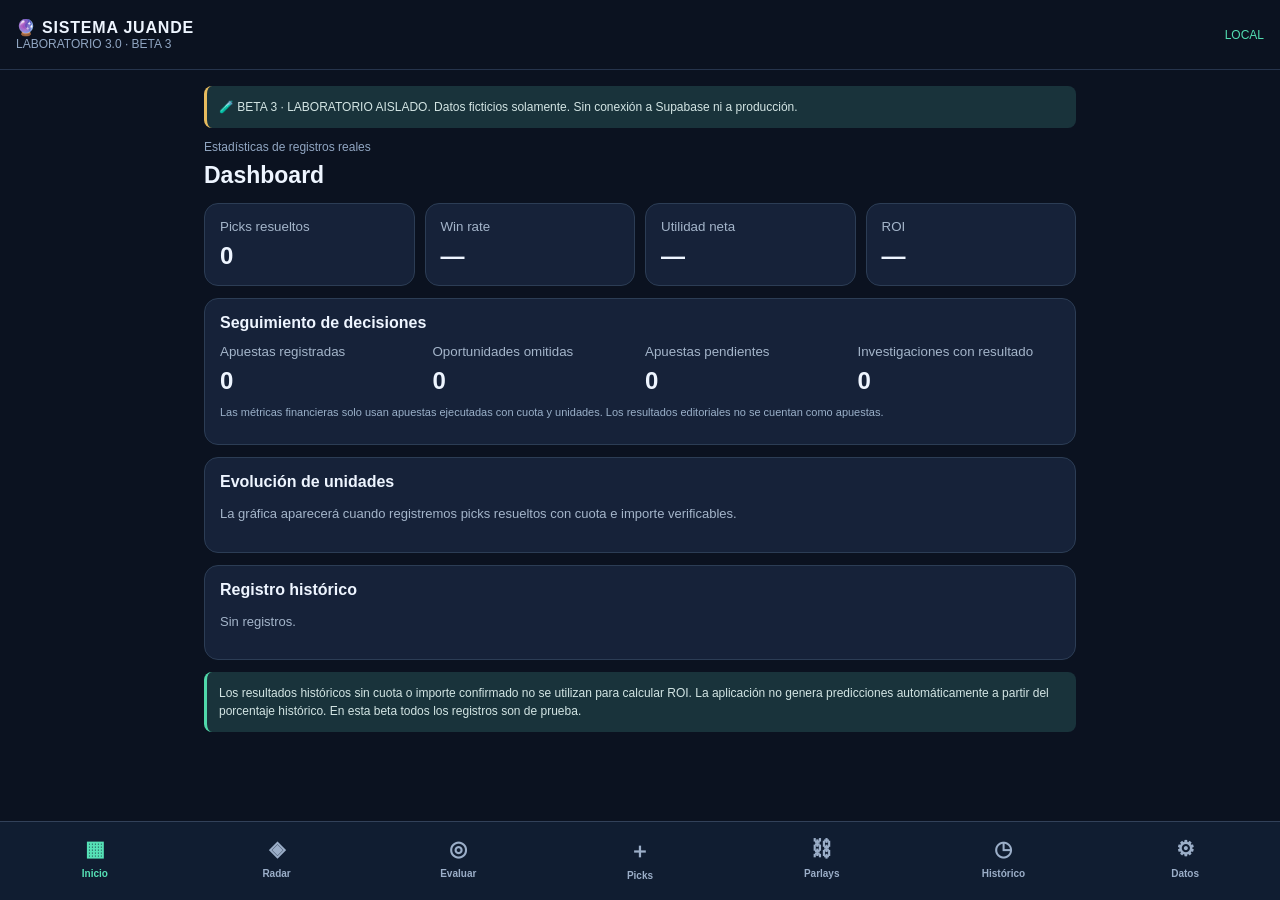
==== commit 2fa61711: "Add files via upload" ====
--- a/index.html
+++ b/index.html
@@ -1,16 +1,16 @@
-<!doctype html><html lang="es"><head><meta charset="utf-8"><meta name="viewport" content="width=device-width,initial-scale=1,viewport-fit=cover"><title>Sistema Juande 3.0 Beta 2 — Integración de pruebas</title><style>
+<!doctype html><html lang="es"><head><meta charset="utf-8"><meta name="viewport" content="width=device-width,initial-scale=1,viewport-fit=cover"><title>Sistema Juande 3.0 Beta 3 — Laboratorio aislado</title><style>
 :root{color-scheme:dark;font-family:-apple-system,BlinkMacSystemFont,"Segoe UI",sans-serif;background:#0b1220;color:#eef5ff}*{box-sizing:border-box}body{margin:0}header{padding:18px 16px;border-bottom:1px solid #26344c;display:flex;justify-content:space-between;align-items:center}h1{font-size:23px;margin:8px 0 14px}h2{font-size:16px;margin:0 0 12px}.sub{color:#91a6c2;font-size:12px}.brand{font-weight:800;letter-spacing:.05em}.accent{color:#52ddb1}main{padding:16px 14px 105px;max-width:900px;margin:auto}.page{display:none}.page.active{display:block}.grid{display:grid;grid-template-columns:repeat(2,minmax(0,1fr));gap:10px}.card{border:1px solid #2c3d55;background:#162239;border-radius:14px;padding:15px;margin-bottom:12px}.card small{display:block;color:#a4b5ca;margin-bottom:8px}.metric{font-size:24px;font-weight:800}.muted{color:#a4b5ca;font-size:13px;line-height:1.5}.row{display:flex;justify-content:space-between;align-items:center;gap:10px}.stack{display:grid;gap:12px}label{display:grid;gap:5px;color:#a9bbd3;font-size:12px}input,select,textarea{background:#0c182a;border:1px solid #43556e;border-radius:9px;color:white;padding:12px;font-size:16px;width:100%}textarea{min-height:80px}button{cursor:pointer;border:0;border-radius:9px;padding:12px 14px;font-weight:700;font-size:13px}.primary{background:#4ed6ab;color:#08231c}.secondary{background:#2a3e58;color:white}.danger{background:#613041;color:white}.actions{display:flex;flex-wrap:wrap;gap:8px;margin-top:12px}.item{border-top:1px solid #34435a;padding:13px 0;line-height:1.5}.item:first-child{border-top:0}.item b{font-size:14px}nav{position:fixed;bottom:0;left:0;right:0;background:#101d31;border-top:1px solid #324159;display:grid;grid-template-columns:repeat(7,1fr);padding:9px 4px max(13px,env(safe-area-inset-bottom));z-index:10}nav button{background:none;color:#9baec8;font-size:10px;padding:6px 1px;display:grid;gap:5px;justify-items:center}nav button span{font-size:21px}nav button.active{color:#56e1b6}.notice{border-left:3px solid #50d8aa;background:#19333b;padding:12px;border-radius:8px;font-size:12px;color:#d3e5e4;line-height:1.5}.filters{display:grid;grid-template-columns:repeat(2,minmax(0,1fr));gap:8px}.pill{display:inline-block;padding:3px 8px;border-radius:99px;background:#283d55;color:#d9e8fa;font-size:11px}.pill.warn{background:#594327;color:#ffdc91}.pill.no{background:#51313d;color:#ffd2db}.pill.yes{background:#214c40;color:#adf5d5}.tiny{font-size:11px;color:#9ab0c9}.item .actions button{padding:8px 10px}.full{grid-column:1/-1}.decision-grid{display:grid;grid-template-columns:repeat(3,minmax(0,1fr));gap:8px;margin-bottom:12px}.decision-tile{border:1px solid #354b65;border-radius:11px;padding:12px 8px;text-align:center;background:#101d31}.decision-tile strong{display:block;font-size:24px}.decision-tile span{font-size:11px;color:#afc0d5}.review-panel{background:#101d31;border:1px solid #42617c;border-radius:10px;padding:12px;margin:10px 0}.review-panel label{margin-bottom:9px}.decision-section{margin:15px 0 5px;border-top:1px solid #42536b;padding-top:12px}.decision-section h3{margin:0 0 4px;font-size:15px}.decision-section p{margin:0;font-size:12px;color:#a4b5ca}.decision-actions button{font-size:11px}.analysis-box{border:1px solid #3b6174;background:#102b38;padding:12px;border-radius:10px;margin:12px 0;line-height:1.6}.analysis-box strong{color:#78e5c3}.analysis-grid{display:grid;grid-template-columns:repeat(2,minmax(0,1fr));gap:8px}.analysis-grid>div{border:1px solid #3a5166;padding:9px;border-radius:8px}.analysis-grid small{color:#a9bed1}.analysis-grid b{display:block;font-size:19px}.check-row{display:flex;align-items:flex-start;gap:9px;font-size:12px;color:#c9d9e9;margin:7px 0}.check-row input{width:auto;margin-top:2px}.hidden{display:none!important}svg{max-width:100%}@media(min-width:650px){.grid{grid-template-columns:repeat(4,1fr)}}
-.parlay-leg{border:1px solid #354b65;border-radius:10px;padding:12px;margin-bottom:10px;background:#101d31}.pick-modal{position:fixed;inset:0;background:#050b15e8;z-index:30;overflow:auto;padding:22px 14px}.pick-modal .card{max-width:540px;margin:25px auto}.pick-modal.hidden{display:none}.pick-flag{margin-top:7px;color:#78e5c3;font-size:12px}</style></head><body><header><div><div class="brand">🔮 SISTEMA JUANDE</div><div class="sub">RADAR MULTIFUENTE · MOBILE 0.14</div></div><div class="sub accent" id="mode">INICIANDO</div></header><main>
-<section class="page active" id="inicio"><div class="sub">Estadísticas de registros reales</div><h1>Dashboard</h1><div class="grid"><div class="card"><small>Picks resueltos</small><div class="metric" id="m-resueltos">—</div></div><div class="card"><small>Win rate</small><div class="metric" id="m-win">—</div></div><div class="card"><small>Utilidad neta</small><div class="metric" id="m-profit">—</div></div><div class="card"><small>ROI</small><div class="metric" id="m-roi">—</div></div></div><div class="card"><h2>Seguimiento de decisiones</h2><div class="grid"><div><small>Apuestas registradas</small><div class="metric" id="m-executed">0</div></div><div><small>Oportunidades omitidas</small><div class="metric" id="m-skipped">0</div></div><div><small>Apuestas pendientes</small><div class="metric" id="m-pending">0</div></div><div><small>Investigaciones con resultado</small><div class="metric" id="m-research">0</div></div></div><p class="tiny">Las métricas financieras solo usan apuestas ejecutadas con cuota y unidades. Los resultados editoriales no se cuentan como apuestas.</p></div><div class="card"><h2>Evolución de unidades</h2><div id="chart"></div></div><div class="card"><h2>Registro histórico</h2><div id="history"></div></div><div class="notice">Los resultados históricos sin cuota o importe confirmado no se utilizan para calcular ROI. La aplicación no genera predicciones automáticamente a partir del porcentaje histórico.</div></section>
-<section class="page" id="radar"><div class="card" id="sj3-beta2-entry" style="border-color:#4ed6ab"><div class="row"><h2>🔮 Fichas de investigación 3.0 · Beta 2</h2><span class="pill yes">PRUEBA</span></div><p class="muted">Investigaciones multifuente, ocho módulos especializados, edición y cálculo documentado. Área independiente de las apuestas reales y de Supabase.</p><p class="tiny" id="sj3-beta2-count">Las fichas se guardan únicamente en este navegador.</p><div class="actions"><a class="primary" style="display:inline-block;text-decoration:none;border-radius:9px;padding:12px 14px;font-size:13px;font-weight:700" href="radar3-beta2.html">Abrir fichas 3.0 ↗</a></div><p class="tiny">La versión 2.0 permanece operativa. No se fusionan automáticamente los registros de investigación con el Radar 2.0.</p></div><div class="sub">Covers · Pickswise · Action Network · GameRead · OráculoSports</div><h1>Radar Multifuente</h1><div class="notice">Meta operativa: investigar todas las oportunidades sustentadas, sin límite artificial. No equivale a 5–10 apuestas. Sin cuota o probabilidad validada no se afirma un edge positivo.</div><div class="card"><div class="row"><h2>Jornada de análisis</h2><span class="pill" id="radarCount">0 candidatos</span></div><div class="filters"><label>Fecha<input type="date" id="filterDate"></label><label>Deporte<select id="filterSport"><option value="">Todos</option><option>NCAAF</option><option>NCAAF</option><option>NCAA</option><option>NFL</option><option>MLB</option><option>NBA</option><option>Baloncesto europeo</option><option>Otro</option></select></label><label>Estado<select id="filterStage"><option value="">Todos</option><option value="detectado">Detectado</option><option value="analisis">En análisis</option><option value="validado">Validado</option><option value="descartado">Descartado</option></select></label><label>Sección<select id="filterDecision"><option value="">Todas</option><option value="principal">Propuestas principales</option><option value="reserva">Condicionales y reservas</option><option value="no_aprobado">No aprobados</option><option value="pendiente">Sin clasificar</option></select></label><label>Calificación<select id="filterGrade"><option value="">Todas</option><option>A</option><option>A-</option><option>B+</option><option>B</option><option>C+</option><option>C</option><option>D</option><option>Sin calificar</option></select></label></div><div class="actions"><button class="secondary" id="clearFilters">Quitar filtros</button><button class="primary" id="loadJornada">Cargar ejemplos históricos (no recomendado)</button></div><p class="tiny">Reinicio 12/oct/2026: sin análisis precargados. Solo se muestran nuevas investigaciones.</p></div><div class="card"><h2>Importar lote de análisis</h2><p class="muted">Carga un JSON con 5–10 candidatos (o más). Revisa la vista previa y confirma: se fusiona con el Radar sin alterar picks ni historial. No se inventan probabilidades.</p><label>Archivo del lote (.json)<input id="batchFile" type="file" accept=".json,application/json"></label><div id="batchPreview" class="muted" style="margin-top:12px">Sin lote seleccionado.</div><div class="actions"><button class="primary" id="batchApply" type="button" disabled>Confirmar importación del lote</button><button class="secondary" id="batchCancel" type="button">Cancelar</button></div></div><div class="card" id="universalCard"><h2>🔎 Analizador universal de mercados · v0.8</h2><p class="muted">Captura un mercado propio. La evaluación local calcula métricas comprobables con tus datos; no consulta en vivo lesiones, cuotas ni estadísticas externas. Si faltan datos, el candidato queda pendiente.</p><form id="universalForm" class="stack"><label>Deporte<select name="sport" required><option>NCAAF</option><option>NFL</option><option>NBA</option><option>WNBA</option><option>MLB</option><option>NHL</option><option>Fútbol</option><option>Tenis</option><option>Baloncesto europeo</option><option>Otro</option></select></label><label>Fecha del evento<input name="date" type="date" required></label><label>Partido / evento<input name="event" required placeholder="Ej. Iowa State vs BYU"></label><label>Tipo de mercado<select name="kind" id="uniKind"><option value="player">Prop de jugador</option><option value="total">Total del partido</option><option value="spread">Hándicap / spread</option><option value="moneyline">Ganador / moneyline</option><option value="other">Otro mercado</option></select></label><label>Jugador o selección (equipo para hándicap / ganador)<input name="subject" placeholder="Ej. Jaylen Raynor / Iowa State"></label><label>Estadística / descripción del mercado<input name="stat" placeholder="Ej. yardas terrestres, puntos totales, rebotes"></label><label>Dirección<select name="direction"><option value="Over">Over</option><option value="Under">Under</option><option value="A favor">A favor (hándicap / ganador)</option><option value="Otro">Otro</option></select></label><div class="grid"><label>Línea (opcional para ganador)<input name="line" type="number" step="any" placeholder="17.5 / -3.5"></label><label>Cuota decimal<input name="odds" type="number" min="1.01" step="any" required placeholder="1.84"></label></div><label>Casa de apuestas<input name="book" placeholder="Stake, bet365, Playdoit..."></label><label>URL de fuente / referencia<input name="sourceUrl" type="url" placeholder="https://..."></label><label>Últimos resultados comparables (separados por comas)<textarea name="history" placeholder="32, 18, 60, 27, 15 — opcional; misma estadística y mismas reglas"></textarea></label><label>Probabilidad predictiva externa o propia (%) — opcional<input name="modelProb" type="number" min="0.1" max="99.9" step="any" placeholder="Solo si hay modelo documentado"></label><label>Fuente / método de la probabilidad<input name="modelSource" placeholder="Modelo, fecha, supuestos y fuente"></label><label>Información cualitativa (lesiones, rol, alineación, rival)<textarea name="qualNotes" placeholder="Documenta lo verificado y lo pendiente"></textarea></label><div class="check-row"><input type="checkbox" name="confirmedMarket" id="uniConfirmed"><label for="uniConfirmed">Confirmé que jugador, partido, estadística, línea y cuota corresponden al mismo mercado</label></div><div class="check-row"><input type="checkbox" name="confirmedRole" id="uniRole"><label for="uniRole">Verifiqué participación, lesiones, alineación o rol con información reciente</label></div><div class="check-row"><input type="checkbox" name="confirmedSource" id="uniSource"><label for="uniSource">Documenté fuentes y supuestos de los datos estadísticos</label></div><div class="actions"><button class="primary" type="submit">Analizar y guardar en Radar</button><button class="secondary" type="reset">Limpiar captura</button></div></form><div id="universalResult" aria-live="polite"></div></div><div class="card"><h2>Decisiones de la jornada</h2><p class="muted">Tres secciones operativas. Una propuesta principal NO equivale a una apuesta ejecutada ni a una probabilidad validada. Las reservas pasan por una segunda revisión documentada.</p><div class="decision-grid"><div class="decision-tile"><strong id="countMain">0</strong><span>Propuestas principales</span></div><div class="decision-tile"><strong id="countReserve">0</strong><span>Condicionales y reservas</span></div><div class="decision-tile"><strong id="countReject">0</strong><span>No aprobados</span></div></div><div id="opportunities"></div></div><div class="card"><h2>Agregar oportunidad</h2><form id="opForm" class="stack"><label>Fecha del evento<input name="date" type="date" required></label><label>Deporte<select name="sport"><option>MLB</option><option>NFL</option><option>NCAAF</option><option>NCAA</option><option>NBA</option><option>Baloncesto europeo</option><option>NHL</option><option>Tenis</option><option>Fútbol</option></select></label><label>Partido<input name="event" required></label><label>Mercado exacto<input name="market" required></label><label>Cuota decimal<input name="odds" type="number" step=".01" min="1.01"></label><label>Probabilidad propia validada (%)<input name="prob" type="number" step=".1" min=".1" max="99.9"></label><label>Fuentes<input name="sources" placeholder="Covers, Pickswise, GameRead"></label><label>Calificación<select name="grade"><option value="">Sin calificar</option><option>A</option><option>A-</option><option>B+</option><option>B</option><option>C+</option><option>C</option><option>D</option></select></label><label>URL de fuente<input name="sourceUrl" type="url" placeholder="https://..."></label><label>Sección de decisión<select name="decision"><option value="pendiente">Pendiente de clasificar</option><option value="principal">Propuestas principales</option><option value="reserva">Condicionales y reservas</option><option value="no_aprobado">No aprobados</option></select></label><label>Estado<select name="stage"><option value="detectado">Detectado</option><option value="analisis">En análisis</option><option value="validado">Validado</option><option value="descartado">Descartado</option></select></label><label>Notas<textarea name="notes"></textarea></label><label>Resultado observado (no afecta ROI)<select name="outcome"><option value="">Sin resolver</option><option value="ganado">Acertó</option><option value="perdido">Falló</option><option value="nulo">Push</option></select></label><button class="primary" type="submit">Guardar oportunidad</button></form></div></section>
+.parlay-leg{border:1px solid #354b65;border-radius:10px;padding:12px;margin-bottom:10px;background:#101d31}.pick-modal{position:fixed;inset:0;background:#050b15e8;z-index:30;overflow:auto;padding:22px 14px}.pick-modal .card{max-width:540px;margin:25px auto}.pick-modal.hidden{display:none}.pick-flag{margin-top:7px;color:#78e5c3;font-size:12px}</style></head><body><header><div><div class="brand">🔮 SISTEMA JUANDE</div><div class="sub">LABORATORIO 3.0 · BETA 3</div></div><div class="sub accent" id="mode">INICIANDO</div></header><main><div class="notice" style="margin-bottom:12px;border-color:#e7bb5e">🧪 BETA 3 · LABORATORIO AISLADO. Datos ficticios solamente. Sin conexión a Supabase ni a producción.</div>
+<section class="page active" id="inicio"><div class="sub">Estadísticas de registros reales</div><h1>Dashboard</h1><div class="grid"><div class="card"><small>Picks resueltos</small><div class="metric" id="m-resueltos">—</div></div><div class="card"><small>Win rate</small><div class="metric" id="m-win">—</div></div><div class="card"><small>Utilidad neta</small><div class="metric" id="m-profit">—</div></div><div class="card"><small>ROI</small><div class="metric" id="m-roi">—</div></div></div><div class="card"><h2>Seguimiento de decisiones</h2><div class="grid"><div><small>Apuestas registradas</small><div class="metric" id="m-executed">0</div></div><div><small>Oportunidades omitidas</small><div class="metric" id="m-skipped">0</div></div><div><small>Apuestas pendientes</small><div class="metric" id="m-pending">0</div></div><div><small>Investigaciones con resultado</small><div class="metric" id="m-research">0</div></div></div><p class="tiny">Las métricas financieras solo usan apuestas ejecutadas con cuota y unidades. Los resultados editoriales no se cuentan como apuestas.</p></div><div class="card"><h2>Evolución de unidades</h2><div id="chart"></div></div><div class="card"><h2>Registro histórico</h2><div id="history"></div></div><div class="notice">Los resultados históricos sin cuota o importe confirmado no se utilizan para calcular ROI. La aplicación no genera predicciones automáticamente a partir del porcentaje histórico. En esta beta todos los registros son de prueba.</div></section>
+<section class="page" id="radar"><div class="card" id="sj3-beta2-entry" style="border-color:#4ed6ab"><div class="row"><h2>🔮 Fichas de investigación 3.0 · Beta 3</h2><span class="pill yes">PRUEBA</span></div><p class="muted">Investigaciones multifuente, ocho módulos especializados, edición y cálculo documentado. Área independiente de las apuestas reales y de Supabase.</p><p class="tiny" id="sj3-beta2-count">Las fichas se guardan únicamente en este navegador.</p><div class="actions"><a class="primary" style="display:inline-block;text-decoration:none;border-radius:9px;padding:12px 14px;font-size:13px;font-weight:700" href="radar3-beta2.html">Abrir fichas 3.0 ↗</a></div><p class="tiny">Laboratorio aislado: las fichas y las apuestas de prueba no se fusionan ni sincronizan con producción.</p></div><div class="sub">Covers · Pickswise · Action Network · GameRead · OráculoSports</div><h1>Radar Multifuente</h1><div class="notice">Meta operativa: investigar todas las oportunidades sustentadas, sin límite artificial. No equivale a 5–10 apuestas. Sin cuota o probabilidad validada no se afirma un edge positivo.</div><div class="card"><div class="row"><h2>Jornada de análisis</h2><span class="pill" id="radarCount">0 candidatos</span></div><div class="filters"><label>Fecha<input type="date" id="filterDate"></label><label>Deporte<select id="filterSport"><option value="">Todos</option><option>NCAAF</option><option>NCAAF</option><option>NCAA</option><option>NFL</option><option>MLB</option><option>NBA</option><option>Baloncesto europeo</option><option>Otro</option></select></label><label>Estado<select id="filterStage"><option value="">Todos</option><option value="detectado">Detectado</option><option value="analisis">En análisis</option><option value="validado">Validado</option><option value="descartado">Descartado</option></select></label><label>Sección<select id="filterDecision"><option value="">Todas</option><option value="principal">Propuestas principales</option><option value="reserva">Condicionales y reservas</option><option value="no_aprobado">No aprobados</option><option value="pendiente">Sin clasificar</option></select></label><label>Calificación<select id="filterGrade"><option value="">Todas</option><option>A</option><option>A-</option><option>B+</option><option>B</option><option>C+</option><option>C</option><option>D</option><option>Sin calificar</option></select></label></div><div class="actions"><button class="secondary" id="clearFilters">Quitar filtros</button><button class="primary" id="loadJornada">Cargar ejemplos históricos (no recomendado)</button></div><p class="tiny">Reinicio 12/oct/2026: sin análisis precargados. Solo se muestran nuevas investigaciones.</p></div><div class="card"><h2>Importar lote de análisis</h2><p class="muted">Carga un JSON con 5–10 candidatos (o más). Revisa la vista previa y confirma: se fusiona con el Radar sin alterar picks ni historial. No se inventan probabilidades.</p><label>Archivo del lote (.json)<input id="batchFile" type="file" accept=".json,application/json"></label><div id="batchPreview" class="muted" style="margin-top:12px">Sin lote seleccionado.</div><div class="actions"><button class="primary" id="batchApply" type="button" disabled>Confirmar importación del lote</button><button class="secondary" id="batchCancel" type="button">Cancelar</button></div></div><div class="card" id="universalCard"><h2>🔎 Analizador universal de mercados · v0.8</h2><p class="muted">Captura un mercado propio. La evaluación local calcula métricas comprobables con tus datos; no consulta en vivo lesiones, cuotas ni estadísticas externas. Si faltan datos, el candidato queda pendiente.</p><form id="universalForm" class="stack"><label>Deporte<select name="sport" required><option>NCAAF</option><option>NFL</option><option>NBA</option><option>WNBA</option><option>MLB</option><option>NHL</option><option>Fútbol</option><option>Tenis</option><option>Baloncesto europeo</option><option>Otro</option></select></label><label>Fecha del evento<input name="date" type="date" required></label><label>Partido / evento<input name="event" required placeholder="Ej. Iowa State vs BYU"></label><label>Tipo de mercado<select name="kind" id="uniKind"><option value="player">Prop de jugador</option><option value="total">Total del partido</option><option value="spread">Hándicap / spread</option><option value="moneyline">Ganador / moneyline</option><option value="other">Otro mercado</option></select></label><label>Jugador o selección (equipo para hándicap / ganador)<input name="subject" placeholder="Ej. Jaylen Raynor / Iowa State"></label><label>Estadística / descripción del mercado<input name="stat" placeholder="Ej. yardas terrestres, puntos totales, rebotes"></label><label>Dirección<select name="direction"><option value="Over">Over</option><option value="Under">Under</option><option value="A favor">A favor (hándicap / ganador)</option><option value="Otro">Otro</option></select></label><div class="grid"><label>Línea (opcional para ganador)<input name="line" type="number" step="any" placeholder="17.5 / -3.5"></label><label>Cuota decimal<input name="odds" type="number" min="1.01" step="any" required placeholder="1.84"></label></div><label>Casa de apuestas<input name="book" placeholder="Stake, bet365, Playdoit..."></label><label>URL de fuente / referencia<input name="sourceUrl" type="url" placeholder="https://..."></label><label>Últimos resultados comparables (separados por comas)<textarea name="history" placeholder="32, 18, 60, 27, 15 — opcional; misma estadística y mismas reglas"></textarea></label><label>Probabilidad predictiva externa o propia (%) — opcional<input name="modelProb" type="number" min="0.1" max="99.9" step="any" placeholder="Solo si hay modelo documentado"></label><label>Fuente / método de la probabilidad<input name="modelSource" placeholder="Modelo, fecha, supuestos y fuente"></label><label>Información cualitativa (lesiones, rol, alineación, rival)<textarea name="qualNotes" placeholder="Documenta lo verificado y lo pendiente"></textarea></label><div class="check-row"><input type="checkbox" name="confirmedMarket" id="uniConfirmed"><label for="uniConfirmed">Confirmé que jugador, partido, estadística, línea y cuota corresponden al mismo mercado</label></div><div class="check-row"><input type="checkbox" name="confirmedRole" id="uniRole"><label for="uniRole">Verifiqué participación, lesiones, alineación o rol con información reciente</label></div><div class="check-row"><input type="checkbox" name="confirmedSource" id="uniSource"><label for="uniSource">Documenté fuentes y supuestos de los datos estadísticos</label></div><div class="actions"><button class="primary" type="submit">Analizar y guardar en Radar</button><button class="secondary" type="reset">Limpiar captura</button></div></form><div id="universalResult" aria-live="polite"></div></div><div class="card"><h2>Decisiones de la jornada</h2><p class="muted">Tres secciones operativas. Una propuesta principal NO equivale a una apuesta ejecutada ni a una probabilidad validada. Las reservas pasan por una segunda revisión documentada.</p><div class="decision-grid"><div class="decision-tile"><strong id="countMain">0</strong><span>Propuestas principales</span></div><div class="decision-tile"><strong id="countReserve">0</strong><span>Condicionales y reservas</span></div><div class="decision-tile"><strong id="countReject">0</strong><span>No aprobados</span></div></div><div id="opportunities"></div></div><div class="card"><h2>Agregar oportunidad</h2><form id="opForm" class="stack"><label>Fecha del evento<input name="date" type="date" required></label><label>Deporte<select name="sport"><option>MLB</option><option>NFL</option><option>NCAAF</option><option>NCAA</option><option>NBA</option><option>Baloncesto europeo</option><option>NHL</option><option>Tenis</option><option>Fútbol</option></select></label><label>Partido<input name="event" required></label><label>Mercado exacto<input name="market" required></label><label>Cuota decimal<input name="odds" type="number" step=".01" min="1.01"></label><label>Probabilidad propia validada (%)<input name="prob" type="number" step=".1" min=".1" max="99.9"></label><label>Fuentes<input name="sources" placeholder="Covers, Pickswise, GameRead"></label><label>Calificación<select name="grade"><option value="">Sin calificar</option><option>A</option><option>A-</option><option>B+</option><option>B</option><option>C+</option><option>C</option><option>D</option></select></label><label>URL de fuente<input name="sourceUrl" type="url" placeholder="https://..."></label><label>Sección de decisión<select name="decision"><option value="pendiente">Pendiente de clasificar</option><option value="principal">Propuestas principales</option><option value="reserva">Condicionales y reservas</option><option value="no_aprobado">No aprobados</option></select></label><label>Estado<select name="stage"><option value="detectado">Detectado</option><option value="analisis">En análisis</option><option value="validado">Validado</option><option value="descartado">Descartado</option></select></label><label>Notas<textarea name="notes"></textarea></label><label>Resultado observado (no afecta ROI)<select name="outcome"><option value="">Sin resolver</option><option value="ganado">Acertó</option><option value="perdido">Falló</option><option value="nulo">Push</option></select></label><button class="primary" type="submit">Guardar oportunidad</button></form></div></section>
 <section class="page" id="evaluar"><h1>Evaluador de valor</h1><div class="card"><div class="stack"><label>Cuota decimal<input id="calcOdds" type="number" value="1.66" min="1.01" step=".01"></label><label>Probabilidad propia estimada (%)<input id="calcProb" type="number" placeholder="No usar hit rate como proyección" min=".1" max="99.9" step=".1"></label><div class="grid"><div><small>Probabilidad implícita</small><div class="metric" id="implied">—</div></div><div><small>Edge</small><div class="metric" id="edge">—</div></div><div><small>EV</small><div class="metric" id="ev">—</div></div><div><small>Cuota justa</small><div class="metric" id="fair">—</div></div></div></div></div><div class="notice">Una probabilidad propia necesita modelo y evidencia. EV positivo no garantiza ganancia.</div></section>
 <section class="page" id="registro"><h1>Registrar pick</h1><div class="card"><form id="pickForm" class="stack"><label>Fecha<input name="date" type="date" required></label><label>Deporte<select name="sport"><option>MLB</option><option>NFL</option><option>NCAAF</option><option>NCAA</option><option>NBA</option><option>Baloncesto europeo</option><option>Otro</option></select></label><label>Partido<input name="event" required></label><label>Selección<input name="market" required></label><label>Cuota decimal<input name="odds" type="number" min="1.01" step=".01"></label><label>Casa de apuestas<input name="book" placeholder="Stake, bet365..."></label><label>Unidades apostadas<input name="units" type="number" min=".01" step=".01"></label><label>Resultado<select name="status"><option value="pendiente">Pendiente</option><option value="ganado">Ganado</option><option value="perdido">Perdido</option><option value="nulo">Nulo</option></select></label><label>Notas<textarea name="notes"></textarea></label><button class="primary" type="submit">Guardar pick</button></form></div></section>
-<section class="page" id="parlays"><h1>Tickets parlay</h1><div class="notice">Cada ticket cuenta una sola vez en utilidad y ROI. Las piernas se registran para seguimiento; sus resultados no generan apuestas adicionales.</div><div class="card"><h2>Registrar parlay ejecutado</h2><form id="parlayForm" class="stack"><label>Fecha del ticket<input name="date" type="date" required></label><label>Casa de apuestas<input name="book" placeholder="Stake" required></label><label>Referencia del ticket (opcional)<input name="reference" placeholder="ID privado del ticket"></label><div class="grid"><label>Cuota combinada real<input name="odds" type="number" step="any" min="1.01" required></label><label>Unidades totales apostadas<input name="units" type="number" step="any" min="0.01" required></label></div><label>Estado del ticket<select name="status"><option value="pendiente">Pendiente</option><option value="ganado">Ganado</option><option value="perdido">Perdido</option><option value="nulo">Anulado / reembolsado</option></select></label><h2>Selecciones del parlay</h2><div id="parlayLegs"></div><div class="actions"><button type="button" class="secondary" id="addParlayLeg">+ Añadir selección</button></div><label>Notas<textarea name="notes" placeholder="Cuota y unidades corresponden al ticket completo"></textarea></label><button class="primary" type="submit">Guardar ticket parlay</button></form></div><div class="card"><h2>Parlays registrados</h2><div id="parlayList"></div></div></section><section class="page" id="historico"><h1>Histórico de investigaciones</h1><p class="muted">Este nuevo espacio comienza el 12/oct/2026. Los datos de versiones anteriores no se importan automáticamente. El resultado reportado no equivale a una apuesta registrada.</p><div class="card"><div class="filters"><label>Fecha<input type="date" id="histDate"></label><label>Deporte<select id="histSport"><option value="">Todos</option><option>NCAAF</option><option>NFL</option><option>MLB</option><option>NBA</option><option>WNBA</option><option>Otro</option></select></label><label>Resultado<select id="histOutcome"><option value="">Todos</option><option value="ganado">Verdes</option><option value="perdido">Rojos</option><option value="nulo">Push</option><option value="pendiente">Sin resolver</option></select></label></div><div class="actions"><button class="secondary" id="histClear" type="button">Quitar filtros</button></div><p class="tiny" id="histCount"></p></div><div class="card" id="histItems"></div></section><section class="page" id="datos"><h1>Datos y respaldos</h1><div class="card"><h2>Exportar respaldo</h2><p class="muted">Guarda el JSON en Archivos. Puedes recuperarlo al cambiar de versión o dispositivo.</p><div class="actions"><button class="primary" id="export">Exportar JSON</button><button class="secondary" id="exportCSV">Exportar CSV</button></div></div><div class="card"><h2>Importar respaldo</h2><p class="muted">Fusionar conserva registros existentes y agrega IDs nuevos. Reemplazar sobrescribe los datos actuales.</p><label>Seleccionar archivo JSON<input id="import" type="file" accept=".json,application/json"></label><label>Modo de importación<select id="importMode"><option value="merge">Fusionar (recomendado)</option><option value="replace">Reemplazar todo</option></select></label></div><div class="card"><h2>Exportar Radar</h2><p class="muted">Comparte oportunidades de investigación en CSV, separado de apuestas reales.</p><button class="secondary" id="exportRadarCSV">Exportar Radar CSV</button></div><div class="card" id="cloudPanel"><h2>☁ Sincronización Supabase · v1.0</h2><p class="muted">Nuevo inicio: 12/oct/2026. Solo se muestran investigaciones desde esa fecha. El Radar público se actualiza cuando un administrador publica investigaciones en Supabase. Tus picks locales permanecen intactos. Para sincronizar datos privados, inicia sesión y utiliza las opciones de respaldo en nube.</p><div class="stack"><label>URL del proyecto Supabase<input id="sbUrl" type="url" placeholder="https://tu-proyecto.supabase.co" autocomplete="off"></label><label>Clave pública (publishable / anon)<input id="sbKey" type="text" placeholder="sb_publishable_... o clave anon" autocomplete="off"></label><div class="actions"><button class="primary" id="sbConnect" type="button">Guardar conexión y actualizar Radar</button><button class="secondary" id="sbRefresh" type="button">Actualizar Radar ahora</button></div><div id="sbStatus" class="notice" aria-live="polite">Sin configurar. El modo local sigue disponible.</div><div class="grid"><label>Correo electrónico<input id="sbEmail" type="email" placeholder="correo@ejemplo.com" autocomplete="email"></label><label>Contraseña<input id="sbPassword" type="password" autocomplete="current-password" placeholder="Mínimo 6 caracteres"></label></div><div class="actions"><button class="secondary" id="sbSignup" type="button">Crear cuenta</button><button class="secondary" id="sbLogin" type="button">Iniciar sesión</button><button class="secondary" id="sbLogout" type="button">Cerrar sesión</button></div><div class="actions"><button class="primary" id="sbPush" type="button">Guardar copia privada en nube</button><button class="secondary" id="sbPull" type="button">Recuperar copia privada</button></div><p class="tiny">La recuperación fusiona IDs nuevos; si hay IDs existentes con cambios distintos, no los sobrescribe. Para restaurar versiones anteriores conserva también tu respaldo JSON. Nunca introduzcas una clave service_role o secret en esta pantalla.</p></div></div><div class="card"><h2>Diagnóstico</h2><div id="diag" class="muted"></div></div><div class="notice">Al abrir HTML desde Archivos en iPhone, iOS puede impedir la persistencia o las descargas. Si el diagnóstico indica almacenamiento temporal, exporta los datos al terminar. Para uso confiable a largo plazo prepararemos una PWA servida por HTTPS.</div></section>
+<section class="page" id="parlays"><h1>Tickets parlay</h1><div class="notice">Cada ticket cuenta una sola vez en utilidad y ROI. Las piernas se registran para seguimiento; sus resultados no generan apuestas adicionales.</div><div class="card"><h2>Registrar parlay ejecutado</h2><form id="parlayForm" class="stack"><label>Fecha del ticket<input name="date" type="date" required></label><label>Casa de apuestas<input name="book" placeholder="Stake" required></label><label>Referencia del ticket (opcional)<input name="reference" placeholder="ID privado del ticket"></label><div class="grid"><label>Cuota combinada real<input name="odds" type="number" step="any" min="1.01" required></label><label>Unidades totales apostadas<input name="units" type="number" step="any" min="0.01" required></label></div><label>Estado del ticket<select name="status"><option value="pendiente">Pendiente</option><option value="ganado">Ganado</option><option value="perdido">Perdido</option><option value="nulo">Anulado / reembolsado</option></select></label><h2>Selecciones del parlay</h2><div id="parlayLegs"></div><div class="actions"><button type="button" class="secondary" id="addParlayLeg">+ Añadir selección</button></div><label>Notas<textarea name="notes" placeholder="Cuota y unidades corresponden al ticket completo"></textarea></label><button class="primary" type="submit">Guardar ticket parlay</button></form></div><div class="card"><h2>Parlays registrados</h2><div id="parlayList"></div></div></section><section class="page" id="historico"><h1>Histórico de investigaciones</h1><p class="muted">Este nuevo espacio comienza el 12/oct/2026. Los datos de versiones anteriores no se importan automáticamente. El resultado reportado no equivale a una apuesta registrada.</p><div class="card"><div class="filters"><label>Fecha<input type="date" id="histDate"></label><label>Deporte<select id="histSport"><option value="">Todos</option><option>NCAAF</option><option>NFL</option><option>MLB</option><option>NBA</option><option>WNBA</option><option>Otro</option></select></label><label>Resultado<select id="histOutcome"><option value="">Todos</option><option value="ganado">Verdes</option><option value="perdido">Rojos</option><option value="nulo">Push</option><option value="pendiente">Sin resolver</option></select></label></div><div class="actions"><button class="secondary" id="histClear" type="button">Quitar filtros</button></div><p class="tiny" id="histCount"></p></div><div class="card" id="histItems"></div></section><section class="page" id="datos"><h1>Datos y respaldos</h1><div class="card"><h2>Exportar respaldo</h2><p class="muted">Guarda el JSON en Archivos. Puedes recuperarlo al cambiar de versión o dispositivo.</p><div class="actions"><button class="primary" id="export">Exportar JSON</button><button class="secondary" id="exportCSV">Exportar CSV</button></div></div><div class="card"><h2>Importar respaldo</h2><p class="muted">Fusionar conserva registros existentes y agrega IDs nuevos. Reemplazar sobrescribe los datos actuales.</p><label>Seleccionar archivo JSON<input id="import" type="file" accept=".json,application/json"></label><label>Modo de importación<select id="importMode"><option value="merge">Fusionar (recomendado)</option><option value="replace">Reemplazar todo</option></select></label></div><div class="card"><h2>Exportar Radar</h2><p class="muted">Comparte oportunidades de investigación en CSV, separado de apuestas reales.</p><button class="secondary" id="exportRadarCSV">Exportar Radar CSV</button></div><div class="card" id="cloudPanel"><h2>🔒 Nube desactivada · Beta 3</h2><p class="notice">Laboratorio local: sin conexión ni sincronización con Supabase.</p></div><div class="card"><h2>Diagnóstico</h2><div id="diag" class="muted"></div></div><div class="notice">Al abrir HTML desde Archivos en iPhone, iOS puede impedir la persistencia o las descargas. Si el diagnóstico indica almacenamiento temporal, exporta los datos al terminar. Para uso confiable a largo plazo prepararemos una PWA servida por HTTPS.</div></section>
 </main><div id="betModal" class="pick-modal hidden"><div class="card"><div class="row"><h2>Registrar apuesta del Radar</h2><button class="secondary" type="button" id="betClose">Cerrar</button></div><p class="muted" id="betMarket"></p><form id="betLinkForm" class="stack"><label>Casa de apuestas<input name="book" required placeholder="Stake"></label><label>Mercado ejecutado (permite línea distinta)<input name="market" required></label><div class="grid"><label>Cuota decimal real<input name="odds" type="number" min="1.01" step="any" required></label><label>Unidades apostadas<input name="units" type="number" min="0.01" step="any" required></label></div><label>Resultado<select name="status"><option value="pendiente">Pendiente</option><option value="ganado">Ganado</option><option value="perdido">Perdido</option><option value="nulo">Nulo</option></select></label><label>Notas<textarea name="notes" placeholder="Número de ticket opcional, circunstancias..."></textarea></label><button class="primary" type="submit">Confirmar apuesta ejecutada</button></form></div></div><nav id="tabs"><button class="active" data-target="inicio"><span>▦</span>Inicio</button><button data-target="radar"><span>◈</span>Radar</button><button data-target="evaluar"><span>◎</span>Evaluar</button><button data-target="registro"><span>＋</span>Picks</button><button data-target="parlays"><span>⛓</span>Parlays</button><button data-target="historico"><span>◷</span>Histórico</button><button data-target="datos"><span>⚙</span>Datos</button></nav>
 <script>
 (function(){
 "use strict";
-var KEY="juande-mobile-reset-20261012-v1"; // Nuevo espacio de datos: no importa registros de versiones anteriores.
+var KEY="sj3-beta3-lab-main-v1"; // Nuevo espacio de datos: no importa registros de versiones anteriores.
 var $=function(id){return document.getElementById(id)};
 var START_DATE="2026-10-12";
 var cloudFeed=[]; // Disponible antes de inicializar el formulario de parlays
@@ -287,89 +287,11 @@
 $("exportRadarCSV").addEventListener("click",function(){var keys=["date","sport","event","market","odds","prob","sources","grade","stage","decision","reviewReason","outcome","sourceUrl","notes"];var rows=[keys.join(",")].concat(db.opportunities.map(function(x){return keys.map(function(k){var val=String(x[k]==null?"":x[k]);return '"'+val.replace(/"/g,'""')+'"'}).join(",")}));download("juande_radar.csv","\ufeff"+rows.join("\r\n"),"text/csv;charset=utf-8")});
 function setDate(){var d=new Date();var date=d.getFullYear()+"-"+String(d.getMonth()+1).padStart(2,"0")+"-"+String(d.getDate()).padStart(2,"0");document.querySelector('#opForm [name="date"]').value=date;document.querySelector('#pickForm [name="date"]').value=date;document.querySelector('#universalForm [name="date"]').value=date}
 
-// Supabase REST integration: public editorial feed + authenticated private backup.
-var SB_CONFIG_KEY="juande-supabase-reset-20261012-v1", sbConfig={}, sbSession=null;
-try{sbConfig=JSON.parse(localStorage.getItem(SB_CONFIG_KEY)||"{}")}catch(e){}
-if(!sbConfig.url)sbConfig.url="https://zmccfaeljlailvcwktxs.supabase.co";
-if(!sbConfig.key)sbConfig.key="sb_publishable_6GpE9f7430JVF5zMq1QvTA_cx19ccJO";
-function sbMessage(msg){$("sbStatus").textContent=msg}
-function sbBase(){return String(sbConfig.url||"").replace(/\/$/,"")}
-function sbReady(){return /^https:\/\/[a-z0-9-]+\.supabase\.co$/i.test(sbBase())&&!!sbConfig.key}
-async function sbRequest(path,opts,privateAuth){
- if(!sbReady())throw Error("Configura URL y clave pública de Supabase.");
- opts=opts||{};
- var headers={apikey:sbConfig.key,Accept:"application/json"};
- if(opts.body)headers["Content-Type"]="application/json";
- if(privateAuth){if(!sbSession||!sbSession.access_token)throw Error("Inicia sesión para acceder a tus datos privados.");headers.Authorization="Bearer "+sbSession.access_token}
- else if(!/^sb_publishable_/i.test(sbConfig.key))headers.Authorization="Bearer "+sbConfig.key;
- if(opts.prefer)headers.Prefer=opts.prefer;
- var r=await fetch(sbBase()+path,{method:opts.method||"GET",headers:headers,body:opts.body?JSON.stringify(opts.body):undefined,cache:"no-store"});
- var t=await r.text(), data;try{data=t?JSON.parse(t):null}catch(e){data=t}
- if(!r.ok)throw Error("HTTP "+r.status+": "+((data&&((data.message)||(data.error_description)||(data.error)))||"Respuesta no válida"));
- return data;
-}
-function normalizeCloud(x){
- var r=x.payload;if(!r||typeof r!=="object"||!r.id||!r.event||!r.market)return null;
- var o=JSON.parse(JSON.stringify(r));o.id="cloud:"+x.id;o.cloudPublishedAt=x.updated_at;o.cloudSourceId=x.id;o.sources=o.sources||"Radar publicado";return o;
-}
-async function refreshCloud(silent){
- if(!sbReady()){if(!silent)sbMessage("Configura Supabase para activar la actualización automática.");return}
- try{
- var rows=await sbRequest("/rest/v1/published_radar?select=id,payload,updated_at&order=updated_at.desc&limit=500");
- cloudFeed=(Array.isArray(rows)?rows:[]).map(normalizeCloud).filter(function(x){return x&&x.date>=START_DATE});
- render();sbMessage("Radar sincronizado: "+cloudFeed.length+" investigaciones desde 12/oct/2026. "+new Date().toLocaleString("es-MX"));
- }catch(e){if(!silent)sbMessage("No se pudo actualizar Radar: "+e.message+". Verifica clave pública, acceso a Internet y permisos de lectura.")}
-}
-function cloudMerged(){
- var localKeys={};db.opportunities.forEach(function(x){localKeys[uniqueKey(x)]=true});
- return db.opportunities.concat(cloudFeed.filter(function(x){return !localKeys[uniqueKey(x)]}));
-}
-function sbStore(){try{localStorage.setItem(SB_CONFIG_KEY,JSON.stringify(sbConfig));return true}catch(e){sbMessage("No se pudo guardar la configuración en este navegador: "+e.message);return false}}
-$("sbUrl").value=sbConfig.url||"";$("sbKey").value=sbConfig.key||"";
-$("sbConnect").addEventListener("click",async function(){
- var url=$("sbUrl").value.trim().replace(/\/$/,""),key=$("sbKey").value.trim();
- if(!/^https:\/\/[a-z0-9-]+\.supabase\.co$/i.test(url)){sbMessage("URL no válida: debe ser https://...supabase.co");return}
- if(!key||/service_role|sb_secret_/i.test(key)){sbMessage("Usa únicamente la clave pública (publishable / anon), nunca una clave secreta.");return}
- sbConfig={url:url,key:key};sbSession=null;if(sbStore())await refreshCloud(false)
-});
-$("sbRefresh").addEventListener("click",function(){refreshCloud(false)});
-async function sbAuth(action){
- if(!sbReady())throw Error("Configura la conexión primero.");
- var email=$("sbEmail").value.trim(),password=$("sbPassword").value;
- if(!email||!password)throw Error("Introduce correo y contraseña.");
- var d=await sbRequest("/auth/v1/"+action,{method:"POST",body:{email:email,password:password}});
- if(d&&d.access_token){sbSession=d;sbMessage("Sesión iniciada: "+email)}
- else sbMessage("Cuenta creada. Revisa tu correo si Supabase solicita confirmación.");
- $("sbPassword").value="";
-}
-$("sbSignup").addEventListener("click",function(){sbAuth("signup").catch(function(e){sbMessage("Registro: "+e.message)})});
-$("sbLogin").addEventListener("click",function(){sbAuth("token?grant_type=password").catch(function(e){sbMessage("Acceso: "+e.message)})});
-$("sbLogout").addEventListener("click",function(){sbSession=null;sbMessage("Sesión cerrada. Tus datos locales permanecen.")});
-$("sbPush").addEventListener("click",async function(){
- try{
- if(!sbSession||!sbSession.user)throw Error("Inicia sesión.");
- if(!confirm("¿Guardar una copia privada de tus datos locales en Supabase? No modifica el Radar publicado."))return;
- var uid=sbSession.user.id,rows=[{user_id:uid,kind:"snapshot",record_id:"latest",payload:db}];
- await sbRequest("/rest/v1/user_records?on_conflict=user_id,kind,record_id",{method:"POST",prefer:"resolution=merge-duplicates,return=minimal",body:rows},true);
- sbMessage("Copia privada guardada correctamente. Conserva también tu respaldo JSON.");
- }catch(e){sbMessage("Error al guardar: "+e.message)}
-});
-$("sbPull").addEventListener("click",async function(){
- try{
- var rows=await sbRequest("/rest/v1/user_records?kind=eq.snapshot&record_id=eq.latest&select=payload&limit=1",{},true);
- var remote=rows&&rows[0]&&rows[0].payload;
- if(!remote||!Array.isArray(remote.picks)||!Array.isArray(remote.opportunities))throw Error("No existe una copia privada válida.");
- if(!confirm("¿Fusionar la copia privada con los registros locales? Los registros existentes no se sobrescribirán."))return;
- var beforeP=db.picks.length,beforeO=db.opportunities.length;
- mergeRows(db.picks,remote.picks);mergeRows(db.opportunities,remote.opportunities);save();render();
- sbMessage("Recuperación completada: "+(db.picks.length-beforeP)+" picks y "+(db.opportunities.length-beforeO)+" oportunidades agregadas.");
- }catch(e){sbMessage("Error al recuperar: "+e.message)}
-});
-// Refresh when returning to app; periodic refresh while tab is visible.
-document.addEventListener("visibilitychange",function(){if(!document.hidden)refreshCloud(true)});
-setInterval(function(){if(!document.hidden)refreshCloud(true)},120000);
-if(sbReady())refreshCloud(false);
-
+// BETA 3 LAB: no network access, no Supabase credentials, no cloud sync.
+// Keep the existing Radar rendering contract with an empty cloud feed.
+function cloudMerged(){return db.opportunities.slice()}
+var cloudPanel=document.getElementById("cloudPanel");
+if(cloudPanel){cloudPanel.innerHTML='<h2>🔒 Nube desactivada · Beta 3</h2><p class="notice">Entorno de laboratorio: sin lectura, escritura, inicio de sesión ni sincronización con Supabase. El Dashboard, Radar, picks y parlays de esta beta usan solo datos locales de prueba.</p><p class="tiny">No captures aquí apuestas reales. Exporta respaldos JSON antes de borrar datos del navegador.</p>'}
 setDate();updateMode();assignInitialDecisions();render();evaluate();
 })();
 </script><script>(function(){try{var a=JSON.parse(localStorage.getItem('sj3_beta1_investigations')||'[]');var el=document.getElementById('sj3-beta2-count');if(el&&Array.isArray(a))el.textContent=a.length+' ficha(s) 3.0 guardada(s) en este navegador · no cuentan como apuestas';}catch(e){}})();</script></body></html>
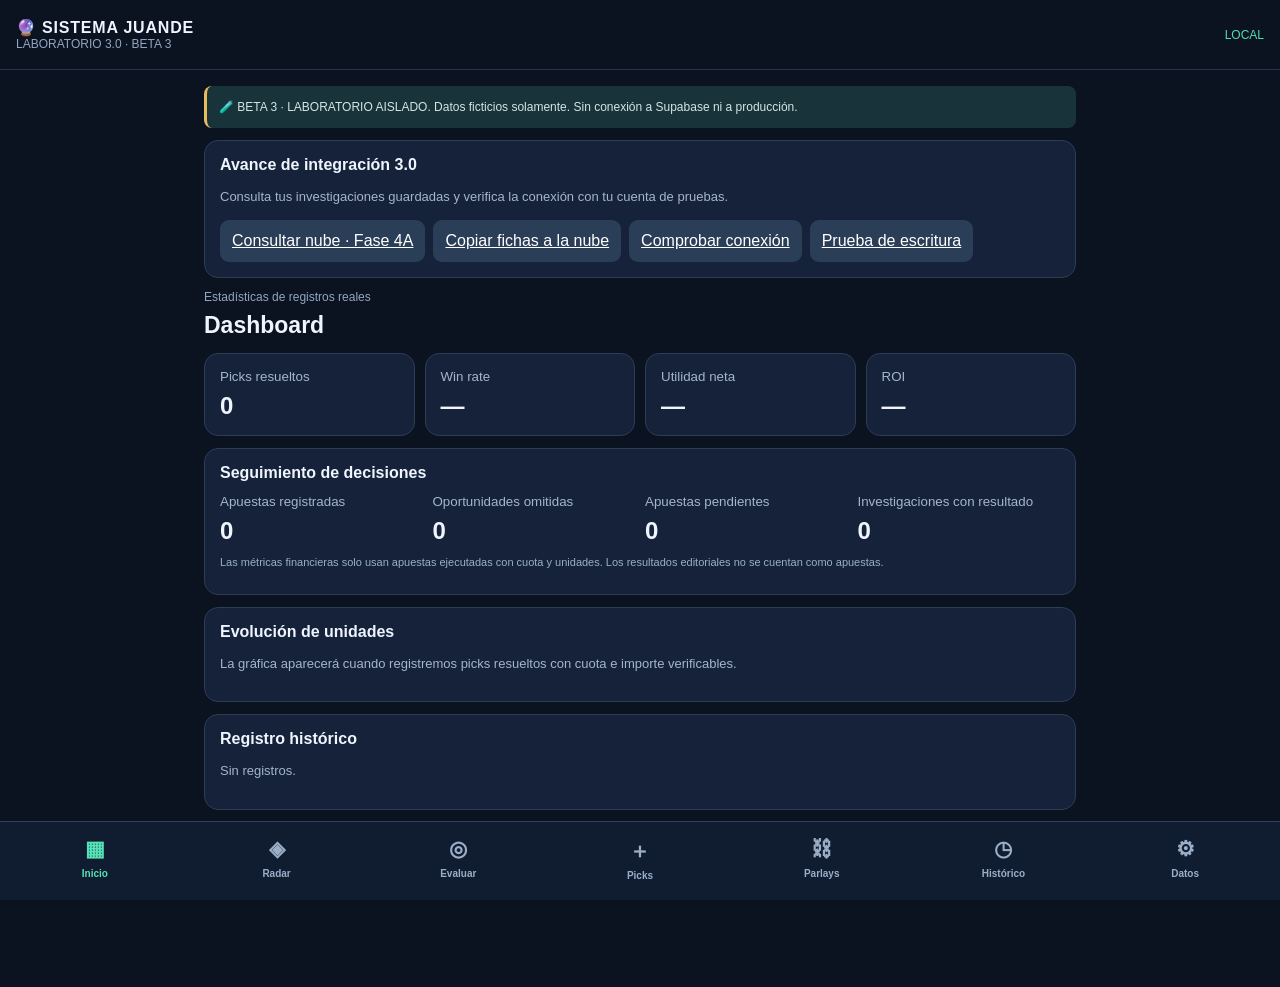
==== commit 89382295: "Incorporar consulta Fase 4A y accesos a pruebas RC1" ====
--- a/index.html
+++ b/index.html
@@ -1,11 +1,11 @@
-<!doctype html><html lang="es"><head><meta charset="utf-8"><meta name="viewport" content="width=device-width,initial-scale=1,viewport-fit=cover"><title>Sistema Juande 3.0 Beta 3 — Laboratorio aislado</title><style>
+<!doctype html><html lang="es"><head><meta charset="utf-8"><meta name="viewport" content="width=device-width,initial-scale=1,viewport-fit=cover"><title>Sistema Juande 3.0 Beta 5 — Sincronización controlada · Laboratorio aislado</title><style>
 :root{color-scheme:dark;font-family:-apple-system,BlinkMacSystemFont,"Segoe UI",sans-serif;background:#0b1220;color:#eef5ff}*{box-sizing:border-box}body{margin:0}header{padding:18px 16px;border-bottom:1px solid #26344c;display:flex;justify-content:space-between;align-items:center}h1{font-size:23px;margin:8px 0 14px}h2{font-size:16px;margin:0 0 12px}.sub{color:#91a6c2;font-size:12px}.brand{font-weight:800;letter-spacing:.05em}.accent{color:#52ddb1}main{padding:16px 14px 105px;max-width:900px;margin:auto}.page{display:none}.page.active{display:block}.grid{display:grid;grid-template-columns:repeat(2,minmax(0,1fr));gap:10px}.card{border:1px solid #2c3d55;background:#162239;border-radius:14px;padding:15px;margin-bottom:12px}.card small{display:block;color:#a4b5ca;margin-bottom:8px}.metric{font-size:24px;font-weight:800}.muted{color:#a4b5ca;font-size:13px;line-height:1.5}.row{display:flex;justify-content:space-between;align-items:center;gap:10px}.stack{display:grid;gap:12px}label{display:grid;gap:5px;color:#a9bbd3;font-size:12px}input,select,textarea{background:#0c182a;border:1px solid #43556e;border-radius:9px;color:white;padding:12px;font-size:16px;width:100%}textarea{min-height:80px}button{cursor:pointer;border:0;border-radius:9px;padding:12px 14px;font-weight:700;font-size:13px}.primary{background:#4ed6ab;color:#08231c}.secondary{background:#2a3e58;color:white}.danger{background:#613041;color:white}.actions{display:flex;flex-wrap:wrap;gap:8px;margin-top:12px}.item{border-top:1px solid #34435a;padding:13px 0;line-height:1.5}.item:first-child{border-top:0}.item b{font-size:14px}nav{position:fixed;bottom:0;left:0;right:0;background:#101d31;border-top:1px solid #324159;display:grid;grid-template-columns:repeat(7,1fr);padding:9px 4px max(13px,env(safe-area-inset-bottom));z-index:10}nav button{background:none;color:#9baec8;font-size:10px;padding:6px 1px;display:grid;gap:5px;justify-items:center}nav button span{font-size:21px}nav button.active{color:#56e1b6}.notice{border-left:3px solid #50d8aa;background:#19333b;padding:12px;border-radius:8px;font-size:12px;color:#d3e5e4;line-height:1.5}.filters{display:grid;grid-template-columns:repeat(2,minmax(0,1fr));gap:8px}.pill{display:inline-block;padding:3px 8px;border-radius:99px;background:#283d55;color:#d9e8fa;font-size:11px}.pill.warn{background:#594327;color:#ffdc91}.pill.no{background:#51313d;color:#ffd2db}.pill.yes{background:#214c40;color:#adf5d5}.tiny{font-size:11px;color:#9ab0c9}.item .actions button{padding:8px 10px}.full{grid-column:1/-1}.decision-grid{display:grid;grid-template-columns:repeat(3,minmax(0,1fr));gap:8px;margin-bottom:12px}.decision-tile{border:1px solid #354b65;border-radius:11px;padding:12px 8px;text-align:center;background:#101d31}.decision-tile strong{display:block;font-size:24px}.decision-tile span{font-size:11px;color:#afc0d5}.review-panel{background:#101d31;border:1px solid #42617c;border-radius:10px;padding:12px;margin:10px 0}.review-panel label{margin-bottom:9px}.decision-section{margin:15px 0 5px;border-top:1px solid #42536b;padding-top:12px}.decision-section h3{margin:0 0 4px;font-size:15px}.decision-section p{margin:0;font-size:12px;color:#a4b5ca}.decision-actions button{font-size:11px}.analysis-box{border:1px solid #3b6174;background:#102b38;padding:12px;border-radius:10px;margin:12px 0;line-height:1.6}.analysis-box strong{color:#78e5c3}.analysis-grid{display:grid;grid-template-columns:repeat(2,minmax(0,1fr));gap:8px}.analysis-grid>div{border:1px solid #3a5166;padding:9px;border-radius:8px}.analysis-grid small{color:#a9bed1}.analysis-grid b{display:block;font-size:19px}.check-row{display:flex;align-items:flex-start;gap:9px;font-size:12px;color:#c9d9e9;margin:7px 0}.check-row input{width:auto;margin-top:2px}.hidden{display:none!important}svg{max-width:100%}@media(min-width:650px){.grid{grid-template-columns:repeat(4,1fr)}}
 .parlay-leg{border:1px solid #354b65;border-radius:10px;padding:12px;margin-bottom:10px;background:#101d31}.pick-modal{position:fixed;inset:0;background:#050b15e8;z-index:30;overflow:auto;padding:22px 14px}.pick-modal .card{max-width:540px;margin:25px auto}.pick-modal.hidden{display:none}.pick-flag{margin-top:7px;color:#78e5c3;font-size:12px}</style></head><body><header><div><div class="brand">🔮 SISTEMA JUANDE</div><div class="sub">LABORATORIO 3.0 · BETA 3</div></div><div class="sub accent" id="mode">INICIANDO</div></header><main><div class="notice" style="margin-bottom:12px;border-color:#e7bb5e">🧪 BETA 3 · LABORATORIO AISLADO. Datos ficticios solamente. Sin conexión a Supabase ni a producción.</div>
-<section class="page active" id="inicio"><div class="sub">Estadísticas de registros reales</div><h1>Dashboard</h1><div class="grid"><div class="card"><small>Picks resueltos</small><div class="metric" id="m-resueltos">—</div></div><div class="card"><small>Win rate</small><div class="metric" id="m-win">—</div></div><div class="card"><small>Utilidad neta</small><div class="metric" id="m-profit">—</div></div><div class="card"><small>ROI</small><div class="metric" id="m-roi">—</div></div></div><div class="card"><h2>Seguimiento de decisiones</h2><div class="grid"><div><small>Apuestas registradas</small><div class="metric" id="m-executed">0</div></div><div><small>Oportunidades omitidas</small><div class="metric" id="m-skipped">0</div></div><div><small>Apuestas pendientes</small><div class="metric" id="m-pending">0</div></div><div><small>Investigaciones con resultado</small><div class="metric" id="m-research">0</div></div></div><p class="tiny">Las métricas financieras solo usan apuestas ejecutadas con cuota y unidades. Los resultados editoriales no se cuentan como apuestas.</p></div><div class="card"><h2>Evolución de unidades</h2><div id="chart"></div></div><div class="card"><h2>Registro histórico</h2><div id="history"></div></div><div class="notice">Los resultados históricos sin cuota o importe confirmado no se utilizan para calcular ROI. La aplicación no genera predicciones automáticamente a partir del porcentaje histórico. En esta beta todos los registros son de prueba.</div></section>
-<section class="page" id="radar"><div class="card" id="sj3-beta2-entry" style="border-color:#4ed6ab"><div class="row"><h2>🔮 Fichas de investigación 3.0 · Beta 3</h2><span class="pill yes">PRUEBA</span></div><p class="muted">Investigaciones multifuente, ocho módulos especializados, edición y cálculo documentado. Área independiente de las apuestas reales y de Supabase.</p><p class="tiny" id="sj3-beta2-count">Las fichas se guardan únicamente en este navegador.</p><div class="actions"><a class="primary" style="display:inline-block;text-decoration:none;border-radius:9px;padding:12px 14px;font-size:13px;font-weight:700" href="radar3-beta2.html">Abrir fichas 3.0 ↗</a></div><p class="tiny">Laboratorio aislado: las fichas y las apuestas de prueba no se fusionan ni sincronizan con producción.</p></div><div class="sub">Covers · Pickswise · Action Network · GameRead · OráculoSports</div><h1>Radar Multifuente</h1><div class="notice">Meta operativa: investigar todas las oportunidades sustentadas, sin límite artificial. No equivale a 5–10 apuestas. Sin cuota o probabilidad validada no se afirma un edge positivo.</div><div class="card"><div class="row"><h2>Jornada de análisis</h2><span class="pill" id="radarCount">0 candidatos</span></div><div class="filters"><label>Fecha<input type="date" id="filterDate"></label><label>Deporte<select id="filterSport"><option value="">Todos</option><option>NCAAF</option><option>NCAAF</option><option>NCAA</option><option>NFL</option><option>MLB</option><option>NBA</option><option>Baloncesto europeo</option><option>Otro</option></select></label><label>Estado<select id="filterStage"><option value="">Todos</option><option value="detectado">Detectado</option><option value="analisis">En análisis</option><option value="validado">Validado</option><option value="descartado">Descartado</option></select></label><label>Sección<select id="filterDecision"><option value="">Todas</option><option value="principal">Propuestas principales</option><option value="reserva">Condicionales y reservas</option><option value="no_aprobado">No aprobados</option><option value="pendiente">Sin clasificar</option></select></label><label>Calificación<select id="filterGrade"><option value="">Todas</option><option>A</option><option>A-</option><option>B+</option><option>B</option><option>C+</option><option>C</option><option>D</option><option>Sin calificar</option></select></label></div><div class="actions"><button class="secondary" id="clearFilters">Quitar filtros</button><button class="primary" id="loadJornada">Cargar ejemplos históricos (no recomendado)</button></div><p class="tiny">Reinicio 12/oct/2026: sin análisis precargados. Solo se muestran nuevas investigaciones.</p></div><div class="card"><h2>Importar lote de análisis</h2><p class="muted">Carga un JSON con 5–10 candidatos (o más). Revisa la vista previa y confirma: se fusiona con el Radar sin alterar picks ni historial. No se inventan probabilidades.</p><label>Archivo del lote (.json)<input id="batchFile" type="file" accept=".json,application/json"></label><div id="batchPreview" class="muted" style="margin-top:12px">Sin lote seleccionado.</div><div class="actions"><button class="primary" id="batchApply" type="button" disabled>Confirmar importación del lote</button><button class="secondary" id="batchCancel" type="button">Cancelar</button></div></div><div class="card" id="universalCard"><h2>🔎 Analizador universal de mercados · v0.8</h2><p class="muted">Captura un mercado propio. La evaluación local calcula métricas comprobables con tus datos; no consulta en vivo lesiones, cuotas ni estadísticas externas. Si faltan datos, el candidato queda pendiente.</p><form id="universalForm" class="stack"><label>Deporte<select name="sport" required><option>NCAAF</option><option>NFL</option><option>NBA</option><option>WNBA</option><option>MLB</option><option>NHL</option><option>Fútbol</option><option>Tenis</option><option>Baloncesto europeo</option><option>Otro</option></select></label><label>Fecha del evento<input name="date" type="date" required></label><label>Partido / evento<input name="event" required placeholder="Ej. Iowa State vs BYU"></label><label>Tipo de mercado<select name="kind" id="uniKind"><option value="player">Prop de jugador</option><option value="total">Total del partido</option><option value="spread">Hándicap / spread</option><option value="moneyline">Ganador / moneyline</option><option value="other">Otro mercado</option></select></label><label>Jugador o selección (equipo para hándicap / ganador)<input name="subject" placeholder="Ej. Jaylen Raynor / Iowa State"></label><label>Estadística / descripción del mercado<input name="stat" placeholder="Ej. yardas terrestres, puntos totales, rebotes"></label><label>Dirección<select name="direction"><option value="Over">Over</option><option value="Under">Under</option><option value="A favor">A favor (hándicap / ganador)</option><option value="Otro">Otro</option></select></label><div class="grid"><label>Línea (opcional para ganador)<input name="line" type="number" step="any" placeholder="17.5 / -3.5"></label><label>Cuota decimal<input name="odds" type="number" min="1.01" step="any" required placeholder="1.84"></label></div><label>Casa de apuestas<input name="book" placeholder="Stake, bet365, Playdoit..."></label><label>URL de fuente / referencia<input name="sourceUrl" type="url" placeholder="https://..."></label><label>Últimos resultados comparables (separados por comas)<textarea name="history" placeholder="32, 18, 60, 27, 15 — opcional; misma estadística y mismas reglas"></textarea></label><label>Probabilidad predictiva externa o propia (%) — opcional<input name="modelProb" type="number" min="0.1" max="99.9" step="any" placeholder="Solo si hay modelo documentado"></label><label>Fuente / método de la probabilidad<input name="modelSource" placeholder="Modelo, fecha, supuestos y fuente"></label><label>Información cualitativa (lesiones, rol, alineación, rival)<textarea name="qualNotes" placeholder="Documenta lo verificado y lo pendiente"></textarea></label><div class="check-row"><input type="checkbox" name="confirmedMarket" id="uniConfirmed"><label for="uniConfirmed">Confirmé que jugador, partido, estadística, línea y cuota corresponden al mismo mercado</label></div><div class="check-row"><input type="checkbox" name="confirmedRole" id="uniRole"><label for="uniRole">Verifiqué participación, lesiones, alineación o rol con información reciente</label></div><div class="check-row"><input type="checkbox" name="confirmedSource" id="uniSource"><label for="uniSource">Documenté fuentes y supuestos de los datos estadísticos</label></div><div class="actions"><button class="primary" type="submit">Analizar y guardar en Radar</button><button class="secondary" type="reset">Limpiar captura</button></div></form><div id="universalResult" aria-live="polite"></div></div><div class="card"><h2>Decisiones de la jornada</h2><p class="muted">Tres secciones operativas. Una propuesta principal NO equivale a una apuesta ejecutada ni a una probabilidad validada. Las reservas pasan por una segunda revisión documentada.</p><div class="decision-grid"><div class="decision-tile"><strong id="countMain">0</strong><span>Propuestas principales</span></div><div class="decision-tile"><strong id="countReserve">0</strong><span>Condicionales y reservas</span></div><div class="decision-tile"><strong id="countReject">0</strong><span>No aprobados</span></div></div><div id="opportunities"></div></div><div class="card"><h2>Agregar oportunidad</h2><form id="opForm" class="stack"><label>Fecha del evento<input name="date" type="date" required></label><label>Deporte<select name="sport"><option>MLB</option><option>NFL</option><option>NCAAF</option><option>NCAA</option><option>NBA</option><option>Baloncesto europeo</option><option>NHL</option><option>Tenis</option><option>Fútbol</option></select></label><label>Partido<input name="event" required></label><label>Mercado exacto<input name="market" required></label><label>Cuota decimal<input name="odds" type="number" step=".01" min="1.01"></label><label>Probabilidad propia validada (%)<input name="prob" type="number" step=".1" min=".1" max="99.9"></label><label>Fuentes<input name="sources" placeholder="Covers, Pickswise, GameRead"></label><label>Calificación<select name="grade"><option value="">Sin calificar</option><option>A</option><option>A-</option><option>B+</option><option>B</option><option>C+</option><option>C</option><option>D</option></select></label><label>URL de fuente<input name="sourceUrl" type="url" placeholder="https://..."></label><label>Sección de decisión<select name="decision"><option value="pendiente">Pendiente de clasificar</option><option value="principal">Propuestas principales</option><option value="reserva">Condicionales y reservas</option><option value="no_aprobado">No aprobados</option></select></label><label>Estado<select name="stage"><option value="detectado">Detectado</option><option value="analisis">En análisis</option><option value="validado">Validado</option><option value="descartado">Descartado</option></select></label><label>Notas<textarea name="notes"></textarea></label><label>Resultado observado (no afecta ROI)<select name="outcome"><option value="">Sin resolver</option><option value="ganado">Acertó</option><option value="perdido">Falló</option><option value="nulo">Push</option></select></label><button class="primary" type="submit">Guardar oportunidad</button></form></div></section>
+<section class="page active" id="inicio"><section class="card" aria-label="Pruebas de conexión 3.0"><h2>Avance de integración 3.0</h2><p class="muted">Consulta tus investigaciones guardadas y verifica la conexión con tu cuenta de pruebas.</p><div class="actions"><a class="secondary" style="padding:12px;border-radius:9px;color:white" href="sistema_juande_fase4a_puente.html">Consultar nube · Fase 4A</a><a class="secondary" style="padding:12px;border-radius:9px;color:white" href="rc1-radar-sync.html">Copiar fichas a la nube</a><a class="secondary" style="padding:12px;border-radius:9px;color:white" href="rc1-conexion.html">Comprobar conexión</a><a class="secondary" style="padding:12px;border-radius:9px;color:white" href="rc1-escritura.html">Prueba de escritura</a></div></section><div class="sub">Estadísticas de registros reales</div><h1>Dashboard</h1><div class="grid"><div class="card"><small>Picks resueltos</small><div class="metric" id="m-resueltos">—</div></div><div class="card"><small>Win rate</small><div class="metric" id="m-win">—</div></div><div class="card"><small>Utilidad neta</small><div class="metric" id="m-profit">—</div></div><div class="card"><small>ROI</small><div class="metric" id="m-roi">—</div></div></div><div class="card"><h2>Seguimiento de decisiones</h2><div class="grid"><div><small>Apuestas registradas</small><div class="metric" id="m-executed">0</div></div><div><small>Oportunidades omitidas</small><div class="metric" id="m-skipped">0</div></div><div><small>Apuestas pendientes</small><div class="metric" id="m-pending">0</div></div><div><small>Investigaciones con resultado</small><div class="metric" id="m-research">0</div></div></div><p class="tiny">Las métricas financieras solo usan apuestas ejecutadas con cuota y unidades. Los resultados editoriales no se cuentan como apuestas.</p></div><div class="card"><h2>Evolución de unidades</h2><div id="chart"></div></div><div class="card"><h2>Registro histórico</h2><div id="history"></div></div><div class="notice">Los resultados históricos sin cuota o importe confirmado no se utilizan para calcular ROI. La aplicación no genera predicciones automáticamente a partir del porcentaje histórico. En esta beta todos los registros son de prueba.</div></section>
+<section class="page" id="radar"><div class="card" id="sj3-beta2-entry" style="border-color:#4ed6ab"><div class="row"><h2>🔮 Fichas de investigación 3.0 · Beta 5</h2><span class="pill yes">PRUEBA</span></div><p class="muted">Investigaciones multifuente, ocho módulos especializados, edición y cálculo documentado. Área independiente de las apuestas reales y de Supabase.</p><p class="tiny" id="sj3-beta2-count">Las fichas se guardan únicamente en este navegador.</p><div class="actions"><a class="primary" style="display:inline-block;text-decoration:none;border-radius:9px;padding:12px 14px;font-size:13px;font-weight:700" href="radar3-beta2.html">Abrir fichas 3.0 ↗</a><button class="secondary" id="sj4Preview" type="button">Revisar fichas para integrar</button><button class="primary" id="sj4Import" type="button" disabled>Confirmar integración</button><button class="secondary" id="sj5Preview" type="button">Revisar cambios de fichas</button><button class="primary" id="sj5Apply" type="button" disabled>Confirmar actualizaciones</button><button class="secondary" id="sj5Backup" type="button">Respaldar antes de actualizar</button></div><div id="sj5Status" class="notice" role="status">Beta 5: las actualizaciones requieren revisión y confirmación. No cambian picks ni parlays.</div><div id="sj5Changes" class="muted" style="margin-top:10px"></div><div id="sj5History" class="muted" style="margin-top:10px"></div><div id="sj4Status" class="notice" role="status">La integración es manual y solo agrega investigaciones nuevas. No crea picks ni parlays.</div><p class="tiny">Laboratorio aislado: importa fichas al Radar únicamente con confirmación; no se sincroniza con producción.</p></div><div class="sub">Covers · Pickswise · Action Network · GameRead · OráculoSports</div><h1>Radar Multifuente</h1><div class="notice">Meta operativa: investigar todas las oportunidades sustentadas, sin límite artificial. No equivale a 5–10 apuestas. Sin cuota o probabilidad validada no se afirma un edge positivo.</div><div class="card"><div class="row"><h2>Jornada de análisis</h2><span class="pill" id="radarCount">0 candidatos</span></div><div class="filters"><label>Fecha<input type="date" id="filterDate"></label><label>Deporte<select id="filterSport"><option value="">Todos</option><option>NCAAF</option><option>NCAAF</option><option>NCAA</option><option>NFL</option><option>MLB</option><option>NBA</option><option>Baloncesto europeo</option><option>Otro</option></select></label><label>Estado<select id="filterStage"><option value="">Todos</option><option value="detectado">Detectado</option><option value="analisis">En análisis</option><option value="validado">Validado</option><option value="descartado">Descartado</option></select></label><label>Sección<select id="filterDecision"><option value="">Todas</option><option value="principal">Propuestas principales</option><option value="reserva">Condicionales y reservas</option><option value="no_aprobado">No aprobados</option><option value="pendiente">Sin clasificar</option></select></label><label>Calificación<select id="filterGrade"><option value="">Todas</option><option>A</option><option>A-</option><option>B+</option><option>B</option><option>C+</option><option>C</option><option>D</option><option>Sin calificar</option></select></label></div><div class="actions"><button class="secondary" id="clearFilters">Quitar filtros</button><button class="primary" id="loadJornada">Cargar ejemplos históricos (no recomendado)</button></div><p class="tiny">Reinicio 12/oct/2026: sin análisis precargados. Solo se muestran nuevas investigaciones.</p></div><div class="card"><h2>Importar lote de análisis</h2><p class="muted">Carga un JSON con 5–10 candidatos (o más). Revisa la vista previa y confirma: se fusiona con el Radar sin alterar picks ni historial. No se inventan probabilidades.</p><label>Archivo del lote (.json)<input id="batchFile" type="file" accept=".json,application/json"></label><div id="batchPreview" class="muted" style="margin-top:12px">Sin lote seleccionado.</div><div class="actions"><button class="primary" id="batchApply" type="button" disabled>Confirmar importación del lote</button><button class="secondary" id="batchCancel" type="button">Cancelar</button></div></div><div class="card" id="universalCard"><h2>🔎 Analizador universal de mercados · v0.8</h2><p class="muted">Captura un mercado propio. La evaluación local calcula métricas comprobables con tus datos; no consulta en vivo lesiones, cuotas ni estadísticas externas. Si faltan datos, el candidato queda pendiente.</p><form id="universalForm" class="stack"><label>Deporte<select name="sport" required><option>NCAAF</option><option>NFL</option><option>NBA</option><option>WNBA</option><option>MLB</option><option>NHL</option><option>Fútbol</option><option>Tenis</option><option>Baloncesto europeo</option><option>Otro</option></select></label><label>Fecha del evento<input name="date" type="date" required></label><label>Partido / evento<input name="event" required placeholder="Ej. Iowa State vs BYU"></label><label>Tipo de mercado<select name="kind" id="uniKind"><option value="player">Prop de jugador</option><option value="total">Total del partido</option><option value="spread">Hándicap / spread</option><option value="moneyline">Ganador / moneyline</option><option value="other">Otro mercado</option></select></label><label>Jugador o selección (equipo para hándicap / ganador)<input name="subject" placeholder="Ej. Jaylen Raynor / Iowa State"></label><label>Estadística / descripción del mercado<input name="stat" placeholder="Ej. yardas terrestres, puntos totales, rebotes"></label><label>Dirección<select name="direction"><option value="Over">Over</option><option value="Under">Under</option><option value="A favor">A favor (hándicap / ganador)</option><option value="Otro">Otro</option></select></label><div class="grid"><label>Línea (opcional para ganador)<input name="line" type="number" step="any" placeholder="17.5 / -3.5"></label><label>Cuota decimal<input name="odds" type="number" min="1.01" step="any" required placeholder="1.84"></label></div><label>Casa de apuestas<input name="book" placeholder="Stake, bet365, Playdoit..."></label><label>URL de fuente / referencia<input name="sourceUrl" type="url" placeholder="https://..."></label><label>Últimos resultados comparables (separados por comas)<textarea name="history" placeholder="32, 18, 60, 27, 15 — opcional; misma estadística y mismas reglas"></textarea></label><label>Probabilidad predictiva externa o propia (%) — opcional<input name="modelProb" type="number" min="0.1" max="99.9" step="any" placeholder="Solo si hay modelo documentado"></label><label>Fuente / método de la probabilidad<input name="modelSource" placeholder="Modelo, fecha, supuestos y fuente"></label><label>Información cualitativa (lesiones, rol, alineación, rival)<textarea name="qualNotes" placeholder="Documenta lo verificado y lo pendiente"></textarea></label><div class="check-row"><input type="checkbox" name="confirmedMarket" id="uniConfirmed"><label for="uniConfirmed">Confirmé que jugador, partido, estadística, línea y cuota corresponden al mismo mercado</label></div><div class="check-row"><input type="checkbox" name="confirmedRole" id="uniRole"><label for="uniRole">Verifiqué participación, lesiones, alineación o rol con información reciente</label></div><div class="check-row"><input type="checkbox" name="confirmedSource" id="uniSource"><label for="uniSource">Documenté fuentes y supuestos de los datos estadísticos</label></div><div class="actions"><button class="primary" type="submit">Analizar y guardar en Radar</button><button class="secondary" type="reset">Limpiar captura</button></div></form><div id="universalResult" aria-live="polite"></div></div><div class="card"><h2>Decisiones de la jornada</h2><p class="muted">Tres secciones operativas. Una propuesta principal NO equivale a una apuesta ejecutada ni a una probabilidad validada. Las reservas pasan por una segunda revisión documentada.</p><div class="decision-grid"><div class="decision-tile"><strong id="countMain">0</strong><span>Propuestas principales</span></div><div class="decision-tile"><strong id="countReserve">0</strong><span>Condicionales y reservas</span></div><div class="decision-tile"><strong id="countReject">0</strong><span>No aprobados</span></div></div><div id="opportunities"></div></div><div class="card"><h2>Agregar oportunidad</h2><form id="opForm" class="stack"><label>Fecha del evento<input name="date" type="date" required></label><label>Deporte<select name="sport"><option>MLB</option><option>NFL</option><option>NCAAF</option><option>NCAA</option><option>NBA</option><option>Baloncesto europeo</option><option>NHL</option><option>Tenis</option><option>Fútbol</option></select></label><label>Partido<input name="event" required></label><label>Mercado exacto<input name="market" required></label><label>Cuota decimal<input name="odds" type="number" step=".01" min="1.01"></label><label>Probabilidad propia validada (%)<input name="prob" type="number" step=".1" min=".1" max="99.9"></label><label>Fuentes<input name="sources" placeholder="Covers, Pickswise, GameRead"></label><label>Calificación<select name="grade"><option value="">Sin calificar</option><option>A</option><option>A-</option><option>B+</option><option>B</option><option>C+</option><option>C</option><option>D</option></select></label><label>URL de fuente<input name="sourceUrl" type="url" placeholder="https://..."></label><label>Sección de decisión<select name="decision"><option value="pendiente">Pendiente de clasificar</option><option value="principal">Propuestas principales</option><option value="reserva">Condicionales y reservas</option><option value="no_aprobado">No aprobados</option></select></label><label>Estado<select name="stage"><option value="detectado">Detectado</option><option value="analisis">En análisis</option><option value="validado">Validado</option><option value="descartado">Descartado</option></select></label><label>Notas<textarea name="notes"></textarea></label><label>Resultado observado (no afecta ROI)<select name="outcome"><option value="">Sin resolver</option><option value="ganado">Acertó</option><option value="perdido">Falló</option><option value="nulo">Push</option></select></label><button class="primary" type="submit">Guardar oportunidad</button></form></div></section>
 <section class="page" id="evaluar"><h1>Evaluador de valor</h1><div class="card"><div class="stack"><label>Cuota decimal<input id="calcOdds" type="number" value="1.66" min="1.01" step=".01"></label><label>Probabilidad propia estimada (%)<input id="calcProb" type="number" placeholder="No usar hit rate como proyección" min=".1" max="99.9" step=".1"></label><div class="grid"><div><small>Probabilidad implícita</small><div class="metric" id="implied">—</div></div><div><small>Edge</small><div class="metric" id="edge">—</div></div><div><small>EV</small><div class="metric" id="ev">—</div></div><div><small>Cuota justa</small><div class="metric" id="fair">—</div></div></div></div></div><div class="notice">Una probabilidad propia necesita modelo y evidencia. EV positivo no garantiza ganancia.</div></section>
 <section class="page" id="registro"><h1>Registrar pick</h1><div class="card"><form id="pickForm" class="stack"><label>Fecha<input name="date" type="date" required></label><label>Deporte<select name="sport"><option>MLB</option><option>NFL</option><option>NCAAF</option><option>NCAA</option><option>NBA</option><option>Baloncesto europeo</option><option>Otro</option></select></label><label>Partido<input name="event" required></label><label>Selección<input name="market" required></label><label>Cuota decimal<input name="odds" type="number" min="1.01" step=".01"></label><label>Casa de apuestas<input name="book" placeholder="Stake, bet365..."></label><label>Unidades apostadas<input name="units" type="number" min=".01" step=".01"></label><label>Resultado<select name="status"><option value="pendiente">Pendiente</option><option value="ganado">Ganado</option><option value="perdido">Perdido</option><option value="nulo">Nulo</option></select></label><label>Notas<textarea name="notes"></textarea></label><button class="primary" type="submit">Guardar pick</button></form></div></section>
-<section class="page" id="parlays"><h1>Tickets parlay</h1><div class="notice">Cada ticket cuenta una sola vez en utilidad y ROI. Las piernas se registran para seguimiento; sus resultados no generan apuestas adicionales.</div><div class="card"><h2>Registrar parlay ejecutado</h2><form id="parlayForm" class="stack"><label>Fecha del ticket<input name="date" type="date" required></label><label>Casa de apuestas<input name="book" placeholder="Stake" required></label><label>Referencia del ticket (opcional)<input name="reference" placeholder="ID privado del ticket"></label><div class="grid"><label>Cuota combinada real<input name="odds" type="number" step="any" min="1.01" required></label><label>Unidades totales apostadas<input name="units" type="number" step="any" min="0.01" required></label></div><label>Estado del ticket<select name="status"><option value="pendiente">Pendiente</option><option value="ganado">Ganado</option><option value="perdido">Perdido</option><option value="nulo">Anulado / reembolsado</option></select></label><h2>Selecciones del parlay</h2><div id="parlayLegs"></div><div class="actions"><button type="button" class="secondary" id="addParlayLeg">+ Añadir selección</button></div><label>Notas<textarea name="notes" placeholder="Cuota y unidades corresponden al ticket completo"></textarea></label><button class="primary" type="submit">Guardar ticket parlay</button></form></div><div class="card"><h2>Parlays registrados</h2><div id="parlayList"></div></div></section><section class="page" id="historico"><h1>Histórico de investigaciones</h1><p class="muted">Este nuevo espacio comienza el 12/oct/2026. Los datos de versiones anteriores no se importan automáticamente. El resultado reportado no equivale a una apuesta registrada.</p><div class="card"><div class="filters"><label>Fecha<input type="date" id="histDate"></label><label>Deporte<select id="histSport"><option value="">Todos</option><option>NCAAF</option><option>NFL</option><option>MLB</option><option>NBA</option><option>WNBA</option><option>Otro</option></select></label><label>Resultado<select id="histOutcome"><option value="">Todos</option><option value="ganado">Verdes</option><option value="perdido">Rojos</option><option value="nulo">Push</option><option value="pendiente">Sin resolver</option></select></label></div><div class="actions"><button class="secondary" id="histClear" type="button">Quitar filtros</button></div><p class="tiny" id="histCount"></p></div><div class="card" id="histItems"></div></section><section class="page" id="datos"><h1>Datos y respaldos</h1><div class="card"><h2>Exportar respaldo</h2><p class="muted">Guarda el JSON en Archivos. Puedes recuperarlo al cambiar de versión o dispositivo.</p><div class="actions"><button class="primary" id="export">Exportar JSON</button><button class="secondary" id="exportCSV">Exportar CSV</button></div></div><div class="card"><h2>Importar respaldo</h2><p class="muted">Fusionar conserva registros existentes y agrega IDs nuevos. Reemplazar sobrescribe los datos actuales.</p><label>Seleccionar archivo JSON<input id="import" type="file" accept=".json,application/json"></label><label>Modo de importación<select id="importMode"><option value="merge">Fusionar (recomendado)</option><option value="replace">Reemplazar todo</option></select></label></div><div class="card"><h2>Exportar Radar</h2><p class="muted">Comparte oportunidades de investigación en CSV, separado de apuestas reales.</p><button class="secondary" id="exportRadarCSV">Exportar Radar CSV</button></div><div class="card" id="cloudPanel"><h2>🔒 Nube desactivada · Beta 3</h2><p class="notice">Laboratorio local: sin conexión ni sincronización con Supabase.</p></div><div class="card"><h2>Diagnóstico</h2><div id="diag" class="muted"></div></div><div class="notice">Al abrir HTML desde Archivos en iPhone, iOS puede impedir la persistencia o las descargas. Si el diagnóstico indica almacenamiento temporal, exporta los datos al terminar. Para uso confiable a largo plazo prepararemos una PWA servida por HTTPS.</div></section>
+<section class="page" id="parlays"><h1>Tickets parlay</h1><div class="notice">Cada ticket cuenta una sola vez en utilidad y ROI. Las piernas se registran para seguimiento; sus resultados no generan apuestas adicionales.</div><div class="card"><h2>Registrar parlay ejecutado</h2><form id="parlayForm" class="stack"><label>Fecha del ticket<input name="date" type="date" required></label><label>Casa de apuestas<input name="book" placeholder="Stake" required></label><label>Referencia del ticket (opcional)<input name="reference" placeholder="ID privado del ticket"></label><div class="grid"><label>Cuota combinada real<input name="odds" type="number" step="any" min="1.01" required></label><label>Unidades totales apostadas<input name="units" type="number" step="any" min="0.01" required></label></div><label>Estado del ticket<select name="status"><option value="pendiente">Pendiente</option><option value="ganado">Ganado</option><option value="perdido">Perdido</option><option value="nulo">Anulado / reembolsado</option></select></label><h2>Selecciones del parlay</h2><div id="parlayLegs"></div><div class="actions"><button type="button" class="secondary" id="addParlayLeg">+ Añadir selección</button></div><label>Notas<textarea name="notes" placeholder="Cuota y unidades corresponden al ticket completo"></textarea></label><button class="primary" type="submit">Guardar ticket parlay</button></form></div><div class="card"><h2>Parlays registrados</h2><div id="parlayList"></div></div></section><section class="page" id="historico"><h1>Histórico de investigaciones</h1><p class="muted">Este nuevo espacio comienza el 12/oct/2026. Los datos de versiones anteriores no se importan automáticamente. El resultado reportado no equivale a una apuesta registrada.</p><div class="card"><div class="filters"><label>Fecha<input type="date" id="histDate"></label><label>Deporte<select id="histSport"><option value="">Todos</option><option>NCAAF</option><option>NFL</option><option>MLB</option><option>NBA</option><option>WNBA</option><option>Otro</option></select></label><label>Resultado<select id="histOutcome"><option value="">Todos</option><option value="ganado">Verdes</option><option value="perdido">Rojos</option><option value="nulo">Push</option><option value="pendiente">Sin resolver</option></select></label></div><div class="actions"><button class="secondary" id="histClear" type="button">Quitar filtros</button></div><p class="tiny" id="histCount"></p></div><div class="card" id="histItems"></div></section><section class="page" id="datos"><h1>Datos y respaldos</h1><div class="card"><h2>Exportar respaldo</h2><p class="muted">Guarda el JSON en Archivos. Puedes recuperarlo al cambiar de versión o dispositivo.</p><div class="actions"><button class="primary" id="export">Exportar JSON</button><button class="secondary" id="exportCSV">Exportar CSV</button></div></div><div class="card"><h2>Importar respaldo</h2><p class="muted">Fusionar conserva registros existentes y agrega IDs nuevos. Reemplazar sobrescribe los datos actuales.</p><label>Seleccionar archivo JSON<input id="import" type="file" accept=".json,application/json"></label><label>Modo de importación<select id="importMode"><option value="merge">Fusionar (recomendado)</option><option value="replace">Reemplazar todo</option></select></label></div><div class="card"><h2>Exportar Radar</h2><p class="muted">Comparte oportunidades de investigación en CSV, separado de apuestas reales.</p><button class="secondary" id="exportRadarCSV">Exportar Radar CSV</button></div><div class="card" id="cloudPanel"><h2>🔒 Nube desactivada · Beta 4</h2><p class="notice">Laboratorio local: sin conexión ni sincronización con Supabase.</p></div><div class="card"><h2>Diagnóstico</h2><div id="diag" class="muted"></div></div><div class="notice">Al abrir HTML desde Archivos en iPhone, iOS puede impedir la persistencia o las descargas. Si el diagnóstico indica almacenamiento temporal, exporta los datos al terminar. Para uso confiable a largo plazo prepararemos una PWA servida por HTTPS.</div></section>
 </main><div id="betModal" class="pick-modal hidden"><div class="card"><div class="row"><h2>Registrar apuesta del Radar</h2><button class="secondary" type="button" id="betClose">Cerrar</button></div><p class="muted" id="betMarket"></p><form id="betLinkForm" class="stack"><label>Casa de apuestas<input name="book" required placeholder="Stake"></label><label>Mercado ejecutado (permite línea distinta)<input name="market" required></label><div class="grid"><label>Cuota decimal real<input name="odds" type="number" min="1.01" step="any" required></label><label>Unidades apostadas<input name="units" type="number" min="0.01" step="any" required></label></div><label>Resultado<select name="status"><option value="pendiente">Pendiente</option><option value="ganado">Ganado</option><option value="perdido">Perdido</option><option value="nulo">Nulo</option></select></label><label>Notas<textarea name="notes" placeholder="Número de ticket opcional, circunstancias..."></textarea></label><button class="primary" type="submit">Confirmar apuesta ejecutada</button></form></div></div><nav id="tabs"><button class="active" data-target="inicio"><span>▦</span>Inicio</button><button data-target="radar"><span>◈</span>Radar</button><button data-target="evaluar"><span>◎</span>Evaluar</button><button data-target="registro"><span>＋</span>Picks</button><button data-target="parlays"><span>⛓</span>Parlays</button><button data-target="historico"><span>◷</span>Histórico</button><button data-target="datos"><span>⚙</span>Datos</button></nav>
 <script>
 (function(){
@@ -182,7 +182,7 @@
   var cls=sectionOf(x)==="no_aprobado"?"no":sectionOf(x)==="principal"?"yes":"warn";
   var url=/^https:\/\/[a-z0-9.-]+(?:[/:?#]|$)/i.test(x.sourceUrl||"")?'<a target="_blank" rel="noopener noreferrer" href="'+esc(x.sourceUrl)+'">Abrir fuente ↗</a>':"";
   var history=Array.isArray(x.reviewHistory)?x.reviewHistory:[];var linked=db.picks.filter(function(p){return p.radarId===x.id||p.radarSourceId===(x.cloudSourceId||x.id)});var skipped=!!(db.skippedRadar&&db.skippedRadar[x.cloudSourceId||x.id]);var actionButtons='<div class="pick-flag">'+(linked.length?linked.length+" apuesta(s) registrada(s) · "+linked.map(function(p){return esc(p.status)}).join(", "):skipped?"No apostada":"Sin decisión de apuesta")+'</div><div class="actions"><button class="primary" type="button" data-bet="'+esc(x.id)+'">Registrar apuesta</button><button class="secondary" type="button" data-skip="'+esc(x.id)+'">'+(skipped?"Reactivar":"No apostada")+'</button></div>';
-  return '<div class="item"><div class="row"><b>'+esc(x.market)+'</b><span class="pill '+cls+'">'+esc(x.grade||"Sin calificar")+' · '+esc(x.stage||"detectado")+'</span></div><div class="muted">'+esc(x.date)+' · '+esc(x.sport)+' · '+esc(x.event)+'</div><div class="muted">Cuota: '+esc(x.odds??"—")+' · Implícita: '+imp+' · EV: '+ev+'</div><div class="muted">Fuentes: '+esc(x.sources||"—")+'</div><div class="muted">'+esc(x.notes||"")+'</div><div class="tiny">Motivo de clasificación: '+esc(x.reviewReason||"No documentado")+'</div><div class="tiny">Revisiones registradas: '+history.length+' · Resultado: '+esc(x.outcome||"sin resolver")+' · '+url+'</div>'+(isCloud?'<div class="tiny">☁ Publicado en nube · Solo lectura · '+esc(x.cloudPublishedAt||'')+'</div>':'<div class="actions decision-actions"><button class="secondary" type="button" data-eval="'+esc(x.id)+'">Evaluar</button><button class="secondary" type="button" data-review="'+esc(x.id)+'">Segunda revisión</button><button class="secondary" type="button" data-edit="'+esc(x.id)+'">Editar estado</button></div>')+actionButtons+'<div data-review-box="'+esc(x.id)+'"></div></div>';
+  return '<div class="item"><div class="row"><b>'+esc(x.market)+'</b><span class="pill '+cls+'">'+esc(x.grade||"Sin calificar")+' · '+esc(x.stage||"detectado")+'</span></div><div class="muted">'+esc(x.date)+' · '+esc(x.sport)+' · '+esc(x.event)+'</div><div class="muted">Cuota: '+esc(x.odds??"—")+' · Implícita: '+imp+' · EV: '+ev+'</div><div class="muted">Fuentes: '+esc(x.sources||"—")+'</div><div class="muted">'+esc(x.notes||"")+'</div><div class="tiny">Motivo de clasificación: '+esc(x.reviewReason||"No documentado")+'</div><div class="tiny">Revisiones registradas: '+history.length+' · Resultado: '+esc(x.outcome||"sin resolver")+' · '+url+'</div>'+(isCloud?'<div class="tiny">☁ Publicado en nube · Solo lectura · '+esc(x.cloudPublishedAt||'')+'</div>':'<div class="actions decision-actions"><button class="secondary" type="button" data-eval="'+esc(x.id)+'">Evaluar</button><button class="secondary" type="button" data-review="'+esc(x.id)+'">Segunda revisión</button><button class="secondary" type="button" data-edit="'+esc(x.id)+'">Editar estado</button></div>')+(x.researchId?'<details><summary>Ficha 3.0 original · evidencia completa</summary><pre style="white-space:pre-wrap;overflow-wrap:anywhere;font-size:11px">'+esc(JSON.stringify(x.researchDetails||{},null,2))+'</pre></details>':'')+actionButtons+'<div data-review-box="'+esc(x.id)+'"></div></div>';
  }
  var sections=[
   ["principal","1 · Propuestas principales","Prioridad para verificación final. No significa apuesta realizada."],
@@ -291,7 +291,57 @@
 // Keep the existing Radar rendering contract with an empty cloud feed.
 function cloudMerged(){return db.opportunities.slice()}
 var cloudPanel=document.getElementById("cloudPanel");
-if(cloudPanel){cloudPanel.innerHTML='<h2>🔒 Nube desactivada · Beta 3</h2><p class="notice">Entorno de laboratorio: sin lectura, escritura, inicio de sesión ni sincronización con Supabase. El Dashboard, Radar, picks y parlays de esta beta usan solo datos locales de prueba.</p><p class="tiny">No captures aquí apuestas reales. Exporta respaldos JSON antes de borrar datos del navegador.</p>'}
+if(cloudPanel){cloudPanel.innerHTML='<h2>🔒 Nube desactivada · Beta 4</h2><p class="notice">Entorno de laboratorio: sin lectura, escritura, inicio de sesión ni sincronización con Supabase. El Dashboard, Radar, picks y parlays de esta beta usan solo datos locales de prueba.</p><p class="tiny">No captures aquí apuestas reales. Exporta respaldos JSON antes de borrar datos del navegador.</p>'}
+
+// BETA 4: manual, idempotent import of the existing standalone research records.
+// The original source remains unchanged. Never creates executed bets.
+var sj4Pending=null, SJ4_SOURCE_KEY="sj3_beta1_investigations";
+function sj4Read(){var raw=localStorage.getItem(SJ4_SOURCE_KEY);if(!raw)return [];var a=JSON.parse(raw);if(!Array.isArray(a))throw Error("Formato de fichas incompatible");return a}
+function sj4Mapped(r){
+ if(!r||typeof r.id!=="string"||!r.id||typeof r.game!=="string"||!r.game.trim()||typeof r.market!=="string"||!r.market.trim()||typeof r.selection!=="string"||!r.selection.trim())return null;
+ var od=r.odds===""||r.odds==null?null:Number(r.odds),p=r.prob===""||r.prob==null?null:Number(r.prob);
+ if(od!==null&&(!isFinite(od)||od<=1||od>1000))od=null;
+ if(p!==null&&(!isFinite(p)||p<0||p>100))p=null;
+ var stage={"Detectado":"detectado","En análisis":"analisis","Validado":"analisis","Descartado":"descartado"}[r.status]||"analisis";
+ var grade=["A","B","C"].indexOf(r.grade)>=0?r.grade:"";
+ var market=[r.player,r.market,r.line!==""&&r.line!=null?"línea "+r.line:"",r.selection].filter(Boolean).join(" · ");
+ var url=/^https:\/\/[^\s]+$/i.test(r.source_url||"")?r.source_url:"";
+ var sources=Array.isArray(r.sources)?r.sources.filter(x=>typeof x==="string").join(", ").slice(0,500):"";
+ var evidence=["Evidencia: "+(r.evidence||""),"Riesgos: "+(r.risks||""),"Conclusión: "+(r.reason||"")].filter(x=>x.split(": ")[1]).join(" | ");
+ return {id:"sj4-research-"+r.id,date:String(r.event_date||""),sport:String(r.sport||"Otro"),event:r.game,market:market,odds:od,prob:null,sources:sources,grade:grade,stage:stage,decision:"pendiente",outcome:"",sourceUrl:url,notes:evidence.slice(0,3000),reviewReason:"Importada de ficha 3.0; revisión independiente pendiente. Probabilidad no validada por el Radar.",researchId:r.id,researchDetails:JSON.parse(JSON.stringify(r)),modelProbabilityReported:p,modelSource:String(r.model_ref||""),researchModules:Array.isArray(r.modules)?r.modules.slice():[],researchImportedAt:new Date().toISOString(),is_bet:false};
+}
+function sj4Status(msg){$("sj4Status").textContent=msg}
+function sj4Count(){try{var a=sj4Read(),n=a.filter(x=>sj4Mapped(x)).length,done=a.filter(x=>db.opportunities.some(y=>y.researchId===x.id)).length;$("sj3-beta2-count").textContent=n+" ficha(s) en este navegador · "+done+" integrada(s) al Radar · ninguna cuenta como apuesta"}catch(e){sj4Status("No se pudieron leer las fichas: "+e.message)}}
+$("sj4Preview").addEventListener("click",function(){try{
+ var a=sj4Read(),existing=new Set(db.opportunities.map(x=>x.researchId).filter(Boolean));
+ sj4Pending=a.map(sj4Mapped).filter(x=>x&&!existing.has(x.researchId));
+ $("sj4Import").disabled=!sj4Pending.length;
+ sj4Status("Fichas encontradas: "+a.length+" · Nuevas válidas: "+sj4Pending.length+" · Ya integradas: "+a.filter(x=>existing.has(x.id)).length+". Se conservará toda la evidencia original; no se crean apuestas. Revisa antes de confirmar.");
+ }catch(e){sj4Pending=null;$("sj4Import").disabled=true;sj4Status("Error: "+e.message)}});
+$("sj4Import").addEventListener("click",function(){if(!sj4Pending||!sj4Pending.length)return;
+ if(!confirm("¿Integrar "+sj4Pending.length+" fichas al Radar local? No se crearán apuestas ni se modificarán las fichas originales."))return;
+ var ids=new Set(db.opportunities.map(x=>x.researchId).filter(Boolean)),added=0;
+ sj4Pending.forEach(function(x){if(!ids.has(x.researchId)){db.opportunities.push(x);ids.add(x.researchId);added++}});
+ save();render();sj4Pending=null;$("sj4Import").disabled=true;sj4Count();sj4Status(added+" fichas integradas. No se registraron apuestas. Puedes abrir el Radar para revisarlas.");
+});
+
+// BETA 5: controlled research synchronization. Uses the SAME local key as Beta 4.
+// Never touches picks, parlays, or original research cards.
+var sj5Pending=[], SJ5_FIELDS=["date","sport","event","market","odds","sources","grade","stage","sourceUrl","notes","modelProbabilityReported","modelSource","researchModules","researchDetails"];
+function sj5Clone(v){return JSON.parse(JSON.stringify(v))}
+function sj5Signature(v){return JSON.stringify(SJ5_FIELDS.map(function(k){return v[k]===undefined?null:v[k]}))}
+function sj5Snapshot(){return JSON.stringify(db)}
+function sj5Download(name,data){var blob=new Blob([JSON.stringify(data,null,2)],{type:"application/json"}),url=URL.createObjectURL(blob),a=document.createElement("a");a.href=url;a.download=name;document.body.appendChild(a);a.click();a.remove();setTimeout(function(){URL.revokeObjectURL(url)},3000)}
+function sj5Status(s){$("sj5Status").textContent=s}
+function sj5History(){var rows=db.opportunities.filter(function(x){return x.researchId&&Array.isArray(x.researchVersions)&&x.researchVersions.length});$("sj5History").replaceChildren();if(!rows.length)return;var title=document.createElement("h3");title.textContent="Historial de versiones de fichas";$("sj5History").appendChild(title);rows.forEach(function(x){var line=document.createElement("div");line.className="item";var label=document.createElement("span");label.textContent=x.event+" · "+x.market+" · "+x.researchVersions.length+" revisión(es) guardada(s) ";line.appendChild(label);var sel=document.createElement("select");sel.style.width="auto";x.researchVersions.forEach(function(v,i){var o=document.createElement("option");o.value=i;o.textContent="Versión anterior "+(i+1)+" · "+v.savedAt;sel.appendChild(o)});line.appendChild(sel);var btn=document.createElement("button");btn.className="secondary";btn.textContent="Restaurar versión";btn.type="button";btn.onclick=function(){var current=db.opportunities.find(function(y){return y.id===x.id}),version=current&&current.researchVersions[Number(sel.value)];if(!version)return;if(!confirm("¿Restaurar esta revisión de investigación? Se conservará la versión actual en el historial. No se modifican apuestas."))return;var before=sj5Snapshot(),old=sj5Clone(current);var keep=current.researchVersions.slice();var restored=sj5Clone(version.snapshot);SJ5_FIELDS.forEach(function(k){current[k]=restored[k]});keep.push({savedAt:new Date().toISOString(),snapshot:old});current.researchVersions=keep;current.stage="analisis";current.decision="pendiente";current.grade="";current.prob=null;current.reviewReason="Restauración de ficha: requiere reevaluación independiente";save();if(!storage){db=JSON.parse(before);alert("No se pudo persistir la restauración");return}render();sj5History();sj5Status("Versión restaurada; decisión reiniciada para revisión.")};line.appendChild(btn);$("sj5History").appendChild(line)})}
+$("sj5Backup").addEventListener("click",function(){sj5Download("juande_beta5_respaldo_"+new Date().toISOString().slice(0,10)+".json",{kind:"sj5-laboratorio-backup",exportedAt:new Date().toISOString(),main:db,research:sj4Read()});sj5Status("Respaldo JSON solicitado. Verifica que se guardó en Archivos antes de actualizar.")});
+$("sj5Preview").addEventListener("click",function(){try{var rows=sj4Read(),byId=new Map(db.opportunities.filter(function(x){return x.researchId}).map(function(x){return [x.researchId,x]}));sj5Pending=[];var panel=$("sj5Changes");panel.replaceChildren();rows.forEach(function(r){var current=byId.get(r.id),mapped=sj4Mapped(r);if(!current||!mapped)return;var changed=SJ5_FIELDS.filter(function(k){return JSON.stringify(current[k]===undefined?null:current[k])!==JSON.stringify(mapped[k]===undefined?null:mapped[k])});if(!changed.length)return;sj5Pending.push({id:current.id,researchId:r.id,changed:changed,signature:sj5Signature(mapped)});var p=document.createElement("div");p.className="item";var b=document.createElement("b");b.textContent=mapped.event+" · "+mapped.market;p.appendChild(b);var t=document.createElement("p");t.textContent="Campos modificados: "+changed.join(", ");p.appendChild(t);changed.slice(0,12).forEach(function(k){var d=document.createElement("details"),sm=document.createElement("summary");sm.textContent=k;d.appendChild(sm);var pre=document.createElement("pre");pre.style.whiteSpace="pre-wrap";pre.style.overflowWrap="anywhere";pre.textContent="Anterior: "+JSON.stringify(current[k]===undefined?null:current[k])+"\nNuevo: "+JSON.stringify(mapped[k]===undefined?null:mapped[k]);d.appendChild(pre);p.appendChild(d)});panel.appendChild(p)});$("sj5Apply").disabled=!sj5Pending.length;sj5Status(sj5Pending.length+" ficha(s) con cambios. Revisa cada campo, descarga un respaldo y confirma solo si corresponde.");if(!sj5Pending.length)panel.textContent="Sin cambios pendientes. Las fichas nuevas se integran con los botones de Beta 4."}catch(e){sj5Pending=[];$("sj5Apply").disabled=true;sj5Status("No se pudo revisar: "+e.message)}});
+$("sj5Apply").addEventListener("click",function(){if(!sj5Pending.length)return;if(!confirm("¿Ya guardaste el respaldo JSON y revisaste los cambios?"))return;if(!confirm("¿Actualizar "+sj5Pending.length+" ficha(s)? Se reiniciarán sus decisiones a pendiente y se conservará el historial."))return;try{var source=sj4Read(),bySource=new Map(source.map(function(x){return [x.id,x]})),before=sj5Snapshot(),updated=0;sj5Pending.forEach(function(p){var current=db.opportunities.find(function(x){return x.id===p.id&&x.researchId===p.researchId}),r=bySource.get(p.researchId),mapped=r&&sj4Mapped(r);if(!current||!mapped||sj5Signature(mapped)!==p.signature)return;var history=Array.isArray(current.researchVersions)?current.researchVersions:[];history.push({savedAt:new Date().toISOString(),snapshot:sj5Clone(current)});SJ5_FIELDS.forEach(function(k){current[k]=mapped[k]});current.researchVersions=history;current.researchImportedAt=new Date().toISOString();current.stage="analisis";current.decision="pendiente";current.grade="";current.prob=null;current.reviewReason="Ficha modificada: requiere reevaluación independiente de mercado, cuota, modelo y evidencia";updated++});if(!updated){sj5Status("Los datos cambiaron desde la vista previa; revisa de nuevo.");return}save();if(!storage){db=JSON.parse(before);throw Error("No se pudo guardar en el navegador")};sj5Pending=[];$("sj5Apply").disabled=true;$("sj5Changes").textContent="";render();sj4Count();sj5History();sj5Status(updated+" ficha(s) actualizada(s). Se conservó el historial y se reiniciaron las decisiones. No se modificaron apuestas.")}catch(e){sj5Status("Error al actualizar: "+e.message)}});
+sj5History();
+
+window.addEventListener("pageshow",sj4Count);
+sj4Count();
+
 setDate();updateMode();assignInitialDecisions();render();evaluate();
 })();
-</script><script>(function(){try{var a=JSON.parse(localStorage.getItem('sj3_beta1_investigations')||'[]');var el=document.getElementById('sj3-beta2-count');if(el&&Array.isArray(a))el.textContent=a.length+' ficha(s) 3.0 guardada(s) en este navegador · no cuentan como apuestas';}catch(e){}})();</script></body></html>
+</script></body></html>
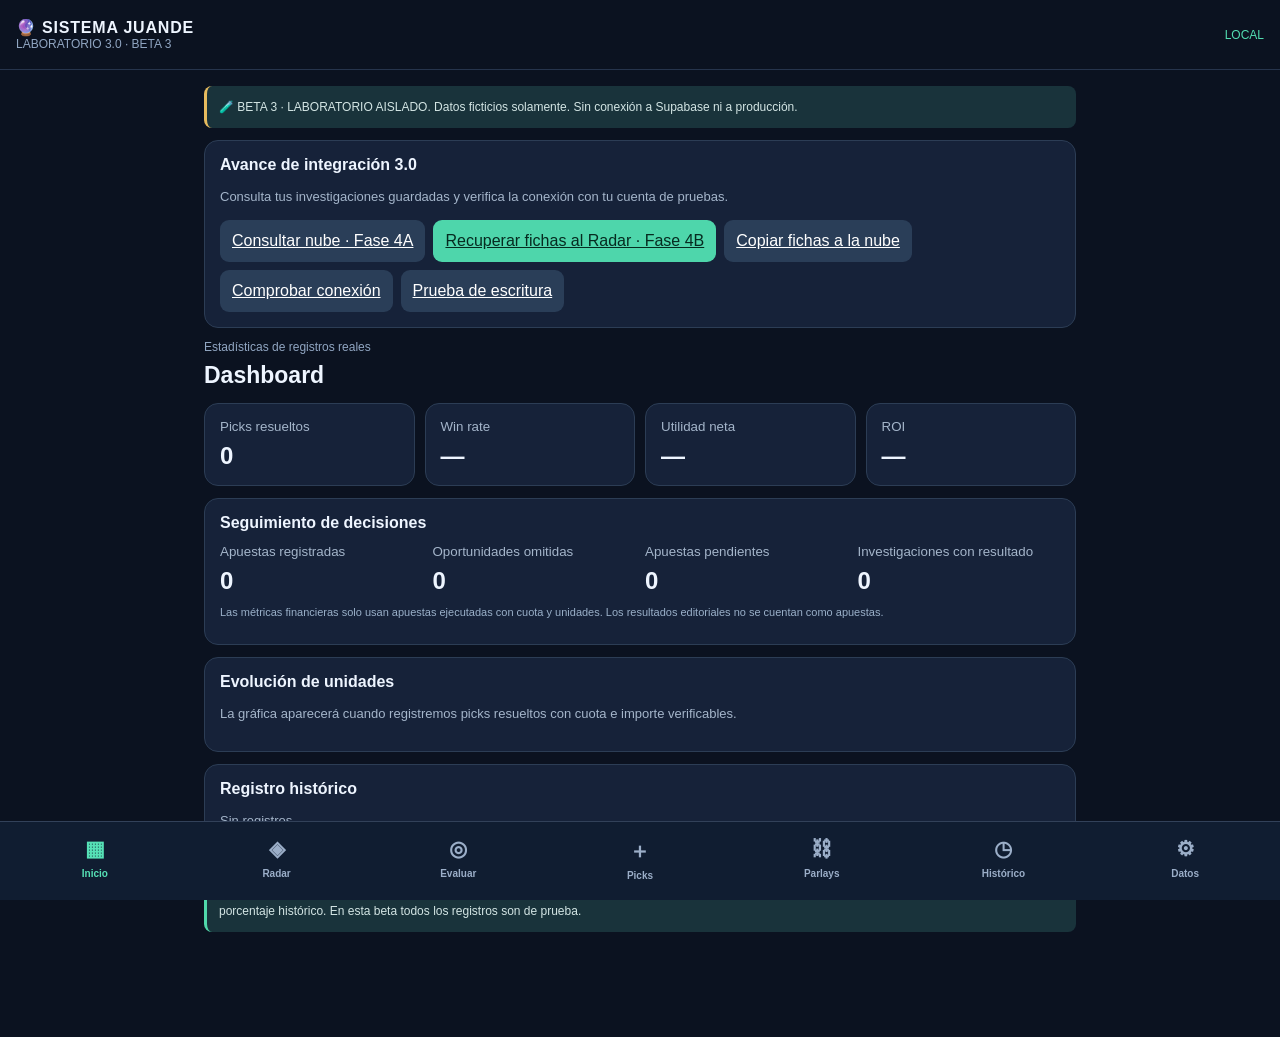
==== commit 006880c0: "Añadir recuperación controlada de investigaciones de la nube al Radar" ====
--- a/index.html
+++ b/index.html
@@ -1,7 +1,7 @@
 <!doctype html><html lang="es"><head><meta charset="utf-8"><meta name="viewport" content="width=device-width,initial-scale=1,viewport-fit=cover"><title>Sistema Juande 3.0 Beta 5 — Sincronización controlada · Laboratorio aislado</title><style>
 :root{color-scheme:dark;font-family:-apple-system,BlinkMacSystemFont,"Segoe UI",sans-serif;background:#0b1220;color:#eef5ff}*{box-sizing:border-box}body{margin:0}header{padding:18px 16px;border-bottom:1px solid #26344c;display:flex;justify-content:space-between;align-items:center}h1{font-size:23px;margin:8px 0 14px}h2{font-size:16px;margin:0 0 12px}.sub{color:#91a6c2;font-size:12px}.brand{font-weight:800;letter-spacing:.05em}.accent{color:#52ddb1}main{padding:16px 14px 105px;max-width:900px;margin:auto}.page{display:none}.page.active{display:block}.grid{display:grid;grid-template-columns:repeat(2,minmax(0,1fr));gap:10px}.card{border:1px solid #2c3d55;background:#162239;border-radius:14px;padding:15px;margin-bottom:12px}.card small{display:block;color:#a4b5ca;margin-bottom:8px}.metric{font-size:24px;font-weight:800}.muted{color:#a4b5ca;font-size:13px;line-height:1.5}.row{display:flex;justify-content:space-between;align-items:center;gap:10px}.stack{display:grid;gap:12px}label{display:grid;gap:5px;color:#a9bbd3;font-size:12px}input,select,textarea{background:#0c182a;border:1px solid #43556e;border-radius:9px;color:white;padding:12px;font-size:16px;width:100%}textarea{min-height:80px}button{cursor:pointer;border:0;border-radius:9px;padding:12px 14px;font-weight:700;font-size:13px}.primary{background:#4ed6ab;color:#08231c}.secondary{background:#2a3e58;color:white}.danger{background:#613041;color:white}.actions{display:flex;flex-wrap:wrap;gap:8px;margin-top:12px}.item{border-top:1px solid #34435a;padding:13px 0;line-height:1.5}.item:first-child{border-top:0}.item b{font-size:14px}nav{position:fixed;bottom:0;left:0;right:0;background:#101d31;border-top:1px solid #324159;display:grid;grid-template-columns:repeat(7,1fr);padding:9px 4px max(13px,env(safe-area-inset-bottom));z-index:10}nav button{background:none;color:#9baec8;font-size:10px;padding:6px 1px;display:grid;gap:5px;justify-items:center}nav button span{font-size:21px}nav button.active{color:#56e1b6}.notice{border-left:3px solid #50d8aa;background:#19333b;padding:12px;border-radius:8px;font-size:12px;color:#d3e5e4;line-height:1.5}.filters{display:grid;grid-template-columns:repeat(2,minmax(0,1fr));gap:8px}.pill{display:inline-block;padding:3px 8px;border-radius:99px;background:#283d55;color:#d9e8fa;font-size:11px}.pill.warn{background:#594327;color:#ffdc91}.pill.no{background:#51313d;color:#ffd2db}.pill.yes{background:#214c40;color:#adf5d5}.tiny{font-size:11px;color:#9ab0c9}.item .actions button{padding:8px 10px}.full{grid-column:1/-1}.decision-grid{display:grid;grid-template-columns:repeat(3,minmax(0,1fr));gap:8px;margin-bottom:12px}.decision-tile{border:1px solid #354b65;border-radius:11px;padding:12px 8px;text-align:center;background:#101d31}.decision-tile strong{display:block;font-size:24px}.decision-tile span{font-size:11px;color:#afc0d5}.review-panel{background:#101d31;border:1px solid #42617c;border-radius:10px;padding:12px;margin:10px 0}.review-panel label{margin-bottom:9px}.decision-section{margin:15px 0 5px;border-top:1px solid #42536b;padding-top:12px}.decision-section h3{margin:0 0 4px;font-size:15px}.decision-section p{margin:0;font-size:12px;color:#a4b5ca}.decision-actions button{font-size:11px}.analysis-box{border:1px solid #3b6174;background:#102b38;padding:12px;border-radius:10px;margin:12px 0;line-height:1.6}.analysis-box strong{color:#78e5c3}.analysis-grid{display:grid;grid-template-columns:repeat(2,minmax(0,1fr));gap:8px}.analysis-grid>div{border:1px solid #3a5166;padding:9px;border-radius:8px}.analysis-grid small{color:#a9bed1}.analysis-grid b{display:block;font-size:19px}.check-row{display:flex;align-items:flex-start;gap:9px;font-size:12px;color:#c9d9e9;margin:7px 0}.check-row input{width:auto;margin-top:2px}.hidden{display:none!important}svg{max-width:100%}@media(min-width:650px){.grid{grid-template-columns:repeat(4,1fr)}}
 .parlay-leg{border:1px solid #354b65;border-radius:10px;padding:12px;margin-bottom:10px;background:#101d31}.pick-modal{position:fixed;inset:0;background:#050b15e8;z-index:30;overflow:auto;padding:22px 14px}.pick-modal .card{max-width:540px;margin:25px auto}.pick-modal.hidden{display:none}.pick-flag{margin-top:7px;color:#78e5c3;font-size:12px}</style></head><body><header><div><div class="brand">🔮 SISTEMA JUANDE</div><div class="sub">LABORATORIO 3.0 · BETA 3</div></div><div class="sub accent" id="mode">INICIANDO</div></header><main><div class="notice" style="margin-bottom:12px;border-color:#e7bb5e">🧪 BETA 3 · LABORATORIO AISLADO. Datos ficticios solamente. Sin conexión a Supabase ni a producción.</div>
-<section class="page active" id="inicio"><section class="card" aria-label="Pruebas de conexión 3.0"><h2>Avance de integración 3.0</h2><p class="muted">Consulta tus investigaciones guardadas y verifica la conexión con tu cuenta de pruebas.</p><div class="actions"><a class="secondary" style="padding:12px;border-radius:9px;color:white" href="sistema_juande_fase4a_puente.html">Consultar nube · Fase 4A</a><a class="secondary" style="padding:12px;border-radius:9px;color:white" href="rc1-radar-sync.html">Copiar fichas a la nube</a><a class="secondary" style="padding:12px;border-radius:9px;color:white" href="rc1-conexion.html">Comprobar conexión</a><a class="secondary" style="padding:12px;border-radius:9px;color:white" href="rc1-escritura.html">Prueba de escritura</a></div></section><div class="sub">Estadísticas de registros reales</div><h1>Dashboard</h1><div class="grid"><div class="card"><small>Picks resueltos</small><div class="metric" id="m-resueltos">—</div></div><div class="card"><small>Win rate</small><div class="metric" id="m-win">—</div></div><div class="card"><small>Utilidad neta</small><div class="metric" id="m-profit">—</div></div><div class="card"><small>ROI</small><div class="metric" id="m-roi">—</div></div></div><div class="card"><h2>Seguimiento de decisiones</h2><div class="grid"><div><small>Apuestas registradas</small><div class="metric" id="m-executed">0</div></div><div><small>Oportunidades omitidas</small><div class="metric" id="m-skipped">0</div></div><div><small>Apuestas pendientes</small><div class="metric" id="m-pending">0</div></div><div><small>Investigaciones con resultado</small><div class="metric" id="m-research">0</div></div></div><p class="tiny">Las métricas financieras solo usan apuestas ejecutadas con cuota y unidades. Los resultados editoriales no se cuentan como apuestas.</p></div><div class="card"><h2>Evolución de unidades</h2><div id="chart"></div></div><div class="card"><h2>Registro histórico</h2><div id="history"></div></div><div class="notice">Los resultados históricos sin cuota o importe confirmado no se utilizan para calcular ROI. La aplicación no genera predicciones automáticamente a partir del porcentaje histórico. En esta beta todos los registros son de prueba.</div></section>
+<section class="page active" id="inicio"><section class="card" aria-label="Pruebas de conexión 3.0"><h2>Avance de integración 3.0</h2><p class="muted">Consulta tus investigaciones guardadas y verifica la conexión con tu cuenta de pruebas.</p><div class="actions"><a class="secondary" style="padding:12px;border-radius:9px;color:white" href="sistema_juande_fase4a_puente.html">Consultar nube · Fase 4A</a><a class="primary" style="padding:12px;border-radius:9px;color:#062b20" href="recuperar-radar.html">Recuperar fichas al Radar · Fase 4B</a><a class="secondary" style="padding:12px;border-radius:9px;color:white" href="rc1-radar-sync.html">Copiar fichas a la nube</a><a class="secondary" style="padding:12px;border-radius:9px;color:white" href="rc1-conexion.html">Comprobar conexión</a><a class="secondary" style="padding:12px;border-radius:9px;color:white" href="rc1-escritura.html">Prueba de escritura</a></div></section><div class="sub">Estadísticas de registros reales</div><h1>Dashboard</h1><div class="grid"><div class="card"><small>Picks resueltos</small><div class="metric" id="m-resueltos">—</div></div><div class="card"><small>Win rate</small><div class="metric" id="m-win">—</div></div><div class="card"><small>Utilidad neta</small><div class="metric" id="m-profit">—</div></div><div class="card"><small>ROI</small><div class="metric" id="m-roi">—</div></div></div><div class="card"><h2>Seguimiento de decisiones</h2><div class="grid"><div><small>Apuestas registradas</small><div class="metric" id="m-executed">0</div></div><div><small>Oportunidades omitidas</small><div class="metric" id="m-skipped">0</div></div><div><small>Apuestas pendientes</small><div class="metric" id="m-pending">0</div></div><div><small>Investigaciones con resultado</small><div class="metric" id="m-research">0</div></div></div><p class="tiny">Las métricas financieras solo usan apuestas ejecutadas con cuota y unidades. Los resultados editoriales no se cuentan como apuestas.</p></div><div class="card"><h2>Evolución de unidades</h2><div id="chart"></div></div><div class="card"><h2>Registro histórico</h2><div id="history"></div></div><div class="notice">Los resultados históricos sin cuota o importe confirmado no se utilizan para calcular ROI. La aplicación no genera predicciones automáticamente a partir del porcentaje histórico. En esta beta todos los registros son de prueba.</div></section>
 <section class="page" id="radar"><div class="card" id="sj3-beta2-entry" style="border-color:#4ed6ab"><div class="row"><h2>🔮 Fichas de investigación 3.0 · Beta 5</h2><span class="pill yes">PRUEBA</span></div><p class="muted">Investigaciones multifuente, ocho módulos especializados, edición y cálculo documentado. Área independiente de las apuestas reales y de Supabase.</p><p class="tiny" id="sj3-beta2-count">Las fichas se guardan únicamente en este navegador.</p><div class="actions"><a class="primary" style="display:inline-block;text-decoration:none;border-radius:9px;padding:12px 14px;font-size:13px;font-weight:700" href="radar3-beta2.html">Abrir fichas 3.0 ↗</a><button class="secondary" id="sj4Preview" type="button">Revisar fichas para integrar</button><button class="primary" id="sj4Import" type="button" disabled>Confirmar integración</button><button class="secondary" id="sj5Preview" type="button">Revisar cambios de fichas</button><button class="primary" id="sj5Apply" type="button" disabled>Confirmar actualizaciones</button><button class="secondary" id="sj5Backup" type="button">Respaldar antes de actualizar</button></div><div id="sj5Status" class="notice" role="status">Beta 5: las actualizaciones requieren revisión y confirmación. No cambian picks ni parlays.</div><div id="sj5Changes" class="muted" style="margin-top:10px"></div><div id="sj5History" class="muted" style="margin-top:10px"></div><div id="sj4Status" class="notice" role="status">La integración es manual y solo agrega investigaciones nuevas. No crea picks ni parlays.</div><p class="tiny">Laboratorio aislado: importa fichas al Radar únicamente con confirmación; no se sincroniza con producción.</p></div><div class="sub">Covers · Pickswise · Action Network · GameRead · OráculoSports</div><h1>Radar Multifuente</h1><div class="notice">Meta operativa: investigar todas las oportunidades sustentadas, sin límite artificial. No equivale a 5–10 apuestas. Sin cuota o probabilidad validada no se afirma un edge positivo.</div><div class="card"><div class="row"><h2>Jornada de análisis</h2><span class="pill" id="radarCount">0 candidatos</span></div><div class="filters"><label>Fecha<input type="date" id="filterDate"></label><label>Deporte<select id="filterSport"><option value="">Todos</option><option>NCAAF</option><option>NCAAF</option><option>NCAA</option><option>NFL</option><option>MLB</option><option>NBA</option><option>Baloncesto europeo</option><option>Otro</option></select></label><label>Estado<select id="filterStage"><option value="">Todos</option><option value="detectado">Detectado</option><option value="analisis">En análisis</option><option value="validado">Validado</option><option value="descartado">Descartado</option></select></label><label>Sección<select id="filterDecision"><option value="">Todas</option><option value="principal">Propuestas principales</option><option value="reserva">Condicionales y reservas</option><option value="no_aprobado">No aprobados</option><option value="pendiente">Sin clasificar</option></select></label><label>Calificación<select id="filterGrade"><option value="">Todas</option><option>A</option><option>A-</option><option>B+</option><option>B</option><option>C+</option><option>C</option><option>D</option><option>Sin calificar</option></select></label></div><div class="actions"><button class="secondary" id="clearFilters">Quitar filtros</button><button class="primary" id="loadJornada">Cargar ejemplos históricos (no recomendado)</button></div><p class="tiny">Reinicio 12/oct/2026: sin análisis precargados. Solo se muestran nuevas investigaciones.</p></div><div class="card"><h2>Importar lote de análisis</h2><p class="muted">Carga un JSON con 5–10 candidatos (o más). Revisa la vista previa y confirma: se fusiona con el Radar sin alterar picks ni historial. No se inventan probabilidades.</p><label>Archivo del lote (.json)<input id="batchFile" type="file" accept=".json,application/json"></label><div id="batchPreview" class="muted" style="margin-top:12px">Sin lote seleccionado.</div><div class="actions"><button class="primary" id="batchApply" type="button" disabled>Confirmar importación del lote</button><button class="secondary" id="batchCancel" type="button">Cancelar</button></div></div><div class="card" id="universalCard"><h2>🔎 Analizador universal de mercados · v0.8</h2><p class="muted">Captura un mercado propio. La evaluación local calcula métricas comprobables con tus datos; no consulta en vivo lesiones, cuotas ni estadísticas externas. Si faltan datos, el candidato queda pendiente.</p><form id="universalForm" class="stack"><label>Deporte<select name="sport" required><option>NCAAF</option><option>NFL</option><option>NBA</option><option>WNBA</option><option>MLB</option><option>NHL</option><option>Fútbol</option><option>Tenis</option><option>Baloncesto europeo</option><option>Otro</option></select></label><label>Fecha del evento<input name="date" type="date" required></label><label>Partido / evento<input name="event" required placeholder="Ej. Iowa State vs BYU"></label><label>Tipo de mercado<select name="kind" id="uniKind"><option value="player">Prop de jugador</option><option value="total">Total del partido</option><option value="spread">Hándicap / spread</option><option value="moneyline">Ganador / moneyline</option><option value="other">Otro mercado</option></select></label><label>Jugador o selección (equipo para hándicap / ganador)<input name="subject" placeholder="Ej. Jaylen Raynor / Iowa State"></label><label>Estadística / descripción del mercado<input name="stat" placeholder="Ej. yardas terrestres, puntos totales, rebotes"></label><label>Dirección<select name="direction"><option value="Over">Over</option><option value="Under">Under</option><option value="A favor">A favor (hándicap / ganador)</option><option value="Otro">Otro</option></select></label><div class="grid"><label>Línea (opcional para ganador)<input name="line" type="number" step="any" placeholder="17.5 / -3.5"></label><label>Cuota decimal<input name="odds" type="number" min="1.01" step="any" required placeholder="1.84"></label></div><label>Casa de apuestas<input name="book" placeholder="Stake, bet365, Playdoit..."></label><label>URL de fuente / referencia<input name="sourceUrl" type="url" placeholder="https://..."></label><label>Últimos resultados comparables (separados por comas)<textarea name="history" placeholder="32, 18, 60, 27, 15 — opcional; misma estadística y mismas reglas"></textarea></label><label>Probabilidad predictiva externa o propia (%) — opcional<input name="modelProb" type="number" min="0.1" max="99.9" step="any" placeholder="Solo si hay modelo documentado"></label><label>Fuente / método de la probabilidad<input name="modelSource" placeholder="Modelo, fecha, supuestos y fuente"></label><label>Información cualitativa (lesiones, rol, alineación, rival)<textarea name="qualNotes" placeholder="Documenta lo verificado y lo pendiente"></textarea></label><div class="check-row"><input type="checkbox" name="confirmedMarket" id="uniConfirmed"><label for="uniConfirmed">Confirmé que jugador, partido, estadística, línea y cuota corresponden al mismo mercado</label></div><div class="check-row"><input type="checkbox" name="confirmedRole" id="uniRole"><label for="uniRole">Verifiqué participación, lesiones, alineación o rol con información reciente</label></div><div class="check-row"><input type="checkbox" name="confirmedSource" id="uniSource"><label for="uniSource">Documenté fuentes y supuestos de los datos estadísticos</label></div><div class="actions"><button class="primary" type="submit">Analizar y guardar en Radar</button><button class="secondary" type="reset">Limpiar captura</button></div></form><div id="universalResult" aria-live="polite"></div></div><div class="card"><h2>Decisiones de la jornada</h2><p class="muted">Tres secciones operativas. Una propuesta principal NO equivale a una apuesta ejecutada ni a una probabilidad validada. Las reservas pasan por una segunda revisión documentada.</p><div class="decision-grid"><div class="decision-tile"><strong id="countMain">0</strong><span>Propuestas principales</span></div><div class="decision-tile"><strong id="countReserve">0</strong><span>Condicionales y reservas</span></div><div class="decision-tile"><strong id="countReject">0</strong><span>No aprobados</span></div></div><div id="opportunities"></div></div><div class="card"><h2>Agregar oportunidad</h2><form id="opForm" class="stack"><label>Fecha del evento<input name="date" type="date" required></label><label>Deporte<select name="sport"><option>MLB</option><option>NFL</option><option>NCAAF</option><option>NCAA</option><option>NBA</option><option>Baloncesto europeo</option><option>NHL</option><option>Tenis</option><option>Fútbol</option></select></label><label>Partido<input name="event" required></label><label>Mercado exacto<input name="market" required></label><label>Cuota decimal<input name="odds" type="number" step=".01" min="1.01"></label><label>Probabilidad propia validada (%)<input name="prob" type="number" step=".1" min=".1" max="99.9"></label><label>Fuentes<input name="sources" placeholder="Covers, Pickswise, GameRead"></label><label>Calificación<select name="grade"><option value="">Sin calificar</option><option>A</option><option>A-</option><option>B+</option><option>B</option><option>C+</option><option>C</option><option>D</option></select></label><label>URL de fuente<input name="sourceUrl" type="url" placeholder="https://..."></label><label>Sección de decisión<select name="decision"><option value="pendiente">Pendiente de clasificar</option><option value="principal">Propuestas principales</option><option value="reserva">Condicionales y reservas</option><option value="no_aprobado">No aprobados</option></select></label><label>Estado<select name="stage"><option value="detectado">Detectado</option><option value="analisis">En análisis</option><option value="validado">Validado</option><option value="descartado">Descartado</option></select></label><label>Notas<textarea name="notes"></textarea></label><label>Resultado observado (no afecta ROI)<select name="outcome"><option value="">Sin resolver</option><option value="ganado">Acertó</option><option value="perdido">Falló</option><option value="nulo">Push</option></select></label><button class="primary" type="submit">Guardar oportunidad</button></form></div></section>
 <section class="page" id="evaluar"><h1>Evaluador de valor</h1><div class="card"><div class="stack"><label>Cuota decimal<input id="calcOdds" type="number" value="1.66" min="1.01" step=".01"></label><label>Probabilidad propia estimada (%)<input id="calcProb" type="number" placeholder="No usar hit rate como proyección" min=".1" max="99.9" step=".1"></label><div class="grid"><div><small>Probabilidad implícita</small><div class="metric" id="implied">—</div></div><div><small>Edge</small><div class="metric" id="edge">—</div></div><div><small>EV</small><div class="metric" id="ev">—</div></div><div><small>Cuota justa</small><div class="metric" id="fair">—</div></div></div></div></div><div class="notice">Una probabilidad propia necesita modelo y evidencia. EV positivo no garantiza ganancia.</div></section>
 <section class="page" id="registro"><h1>Registrar pick</h1><div class="card"><form id="pickForm" class="stack"><label>Fecha<input name="date" type="date" required></label><label>Deporte<select name="sport"><option>MLB</option><option>NFL</option><option>NCAAF</option><option>NCAA</option><option>NBA</option><option>Baloncesto europeo</option><option>Otro</option></select></label><label>Partido<input name="event" required></label><label>Selección<input name="market" required></label><label>Cuota decimal<input name="odds" type="number" min="1.01" step=".01"></label><label>Casa de apuestas<input name="book" placeholder="Stake, bet365..."></label><label>Unidades apostadas<input name="units" type="number" min=".01" step=".01"></label><label>Resultado<select name="status"><option value="pendiente">Pendiente</option><option value="ganado">Ganado</option><option value="perdido">Perdido</option><option value="nulo">Nulo</option></select></label><label>Notas<textarea name="notes"></textarea></label><button class="primary" type="submit">Guardar pick</button></form></div></section>
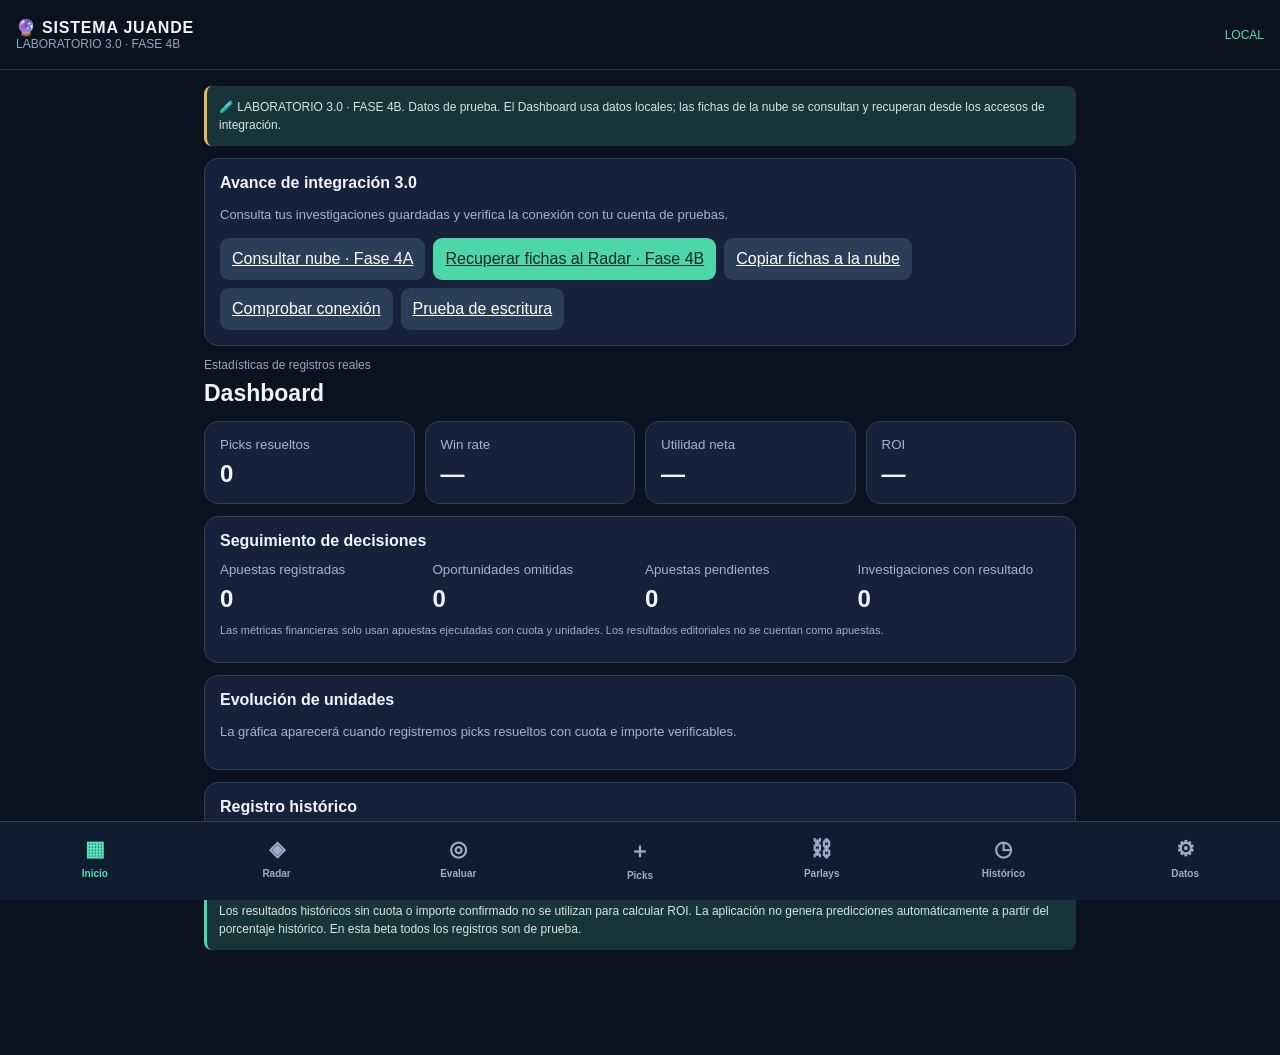
==== commit f886b60f: "Corregir liquidación de parlays y documentar revisión de acceso y ROI" ====
--- a/index.html
+++ b/index.html
@@ -1,6 +1,6 @@
 <!doctype html><html lang="es"><head><meta charset="utf-8"><meta name="viewport" content="width=device-width,initial-scale=1,viewport-fit=cover"><title>Sistema Juande 3.0 Beta 5 — Sincronización controlada · Laboratorio aislado</title><style>
 :root{color-scheme:dark;font-family:-apple-system,BlinkMacSystemFont,"Segoe UI",sans-serif;background:#0b1220;color:#eef5ff}*{box-sizing:border-box}body{margin:0}header{padding:18px 16px;border-bottom:1px solid #26344c;display:flex;justify-content:space-between;align-items:center}h1{font-size:23px;margin:8px 0 14px}h2{font-size:16px;margin:0 0 12px}.sub{color:#91a6c2;font-size:12px}.brand{font-weight:800;letter-spacing:.05em}.accent{color:#52ddb1}main{padding:16px 14px 105px;max-width:900px;margin:auto}.page{display:none}.page.active{display:block}.grid{display:grid;grid-template-columns:repeat(2,minmax(0,1fr));gap:10px}.card{border:1px solid #2c3d55;background:#162239;border-radius:14px;padding:15px;margin-bottom:12px}.card small{display:block;color:#a4b5ca;margin-bottom:8px}.metric{font-size:24px;font-weight:800}.muted{color:#a4b5ca;font-size:13px;line-height:1.5}.row{display:flex;justify-content:space-between;align-items:center;gap:10px}.stack{display:grid;gap:12px}label{display:grid;gap:5px;color:#a9bbd3;font-size:12px}input,select,textarea{background:#0c182a;border:1px solid #43556e;border-radius:9px;color:white;padding:12px;font-size:16px;width:100%}textarea{min-height:80px}button{cursor:pointer;border:0;border-radius:9px;padding:12px 14px;font-weight:700;font-size:13px}.primary{background:#4ed6ab;color:#08231c}.secondary{background:#2a3e58;color:white}.danger{background:#613041;color:white}.actions{display:flex;flex-wrap:wrap;gap:8px;margin-top:12px}.item{border-top:1px solid #34435a;padding:13px 0;line-height:1.5}.item:first-child{border-top:0}.item b{font-size:14px}nav{position:fixed;bottom:0;left:0;right:0;background:#101d31;border-top:1px solid #324159;display:grid;grid-template-columns:repeat(7,1fr);padding:9px 4px max(13px,env(safe-area-inset-bottom));z-index:10}nav button{background:none;color:#9baec8;font-size:10px;padding:6px 1px;display:grid;gap:5px;justify-items:center}nav button span{font-size:21px}nav button.active{color:#56e1b6}.notice{border-left:3px solid #50d8aa;background:#19333b;padding:12px;border-radius:8px;font-size:12px;color:#d3e5e4;line-height:1.5}.filters{display:grid;grid-template-columns:repeat(2,minmax(0,1fr));gap:8px}.pill{display:inline-block;padding:3px 8px;border-radius:99px;background:#283d55;color:#d9e8fa;font-size:11px}.pill.warn{background:#594327;color:#ffdc91}.pill.no{background:#51313d;color:#ffd2db}.pill.yes{background:#214c40;color:#adf5d5}.tiny{font-size:11px;color:#9ab0c9}.item .actions button{padding:8px 10px}.full{grid-column:1/-1}.decision-grid{display:grid;grid-template-columns:repeat(3,minmax(0,1fr));gap:8px;margin-bottom:12px}.decision-tile{border:1px solid #354b65;border-radius:11px;padding:12px 8px;text-align:center;background:#101d31}.decision-tile strong{display:block;font-size:24px}.decision-tile span{font-size:11px;color:#afc0d5}.review-panel{background:#101d31;border:1px solid #42617c;border-radius:10px;padding:12px;margin:10px 0}.review-panel label{margin-bottom:9px}.decision-section{margin:15px 0 5px;border-top:1px solid #42536b;padding-top:12px}.decision-section h3{margin:0 0 4px;font-size:15px}.decision-section p{margin:0;font-size:12px;color:#a4b5ca}.decision-actions button{font-size:11px}.analysis-box{border:1px solid #3b6174;background:#102b38;padding:12px;border-radius:10px;margin:12px 0;line-height:1.6}.analysis-box strong{color:#78e5c3}.analysis-grid{display:grid;grid-template-columns:repeat(2,minmax(0,1fr));gap:8px}.analysis-grid>div{border:1px solid #3a5166;padding:9px;border-radius:8px}.analysis-grid small{color:#a9bed1}.analysis-grid b{display:block;font-size:19px}.check-row{display:flex;align-items:flex-start;gap:9px;font-size:12px;color:#c9d9e9;margin:7px 0}.check-row input{width:auto;margin-top:2px}.hidden{display:none!important}svg{max-width:100%}@media(min-width:650px){.grid{grid-template-columns:repeat(4,1fr)}}
-.parlay-leg{border:1px solid #354b65;border-radius:10px;padding:12px;margin-bottom:10px;background:#101d31}.pick-modal{position:fixed;inset:0;background:#050b15e8;z-index:30;overflow:auto;padding:22px 14px}.pick-modal .card{max-width:540px;margin:25px auto}.pick-modal.hidden{display:none}.pick-flag{margin-top:7px;color:#78e5c3;font-size:12px}</style></head><body><header><div><div class="brand">🔮 SISTEMA JUANDE</div><div class="sub">LABORATORIO 3.0 · BETA 3</div></div><div class="sub accent" id="mode">INICIANDO</div></header><main><div class="notice" style="margin-bottom:12px;border-color:#e7bb5e">🧪 BETA 3 · LABORATORIO AISLADO. Datos ficticios solamente. Sin conexión a Supabase ni a producción.</div>
+.parlay-leg{border:1px solid #354b65;border-radius:10px;padding:12px;margin-bottom:10px;background:#101d31}.pick-modal{position:fixed;inset:0;background:#050b15e8;z-index:30;overflow:auto;padding:22px 14px}.pick-modal .card{max-width:540px;margin:25px auto}.pick-modal.hidden{display:none}.pick-flag{margin-top:7px;color:#78e5c3;font-size:12px}</style></head><body><header><div><div class="brand">🔮 SISTEMA JUANDE</div><div class="sub">LABORATORIO 3.0 · FASE 4B</div></div><div class="sub accent" id="mode">INICIANDO</div></header><main><div class="notice" style="margin-bottom:12px;border-color:#e7bb5e">🧪 LABORATORIO 3.0 · FASE 4B. Datos de prueba. El Dashboard usa datos locales; las fichas de la nube se consultan y recuperan desde los accesos de integración.</div>
 <section class="page active" id="inicio"><section class="card" aria-label="Pruebas de conexión 3.0"><h2>Avance de integración 3.0</h2><p class="muted">Consulta tus investigaciones guardadas y verifica la conexión con tu cuenta de pruebas.</p><div class="actions"><a class="secondary" style="padding:12px;border-radius:9px;color:white" href="sistema_juande_fase4a_puente.html">Consultar nube · Fase 4A</a><a class="primary" style="padding:12px;border-radius:9px;color:#062b20" href="recuperar-radar.html">Recuperar fichas al Radar · Fase 4B</a><a class="secondary" style="padding:12px;border-radius:9px;color:white" href="rc1-radar-sync.html">Copiar fichas a la nube</a><a class="secondary" style="padding:12px;border-radius:9px;color:white" href="rc1-conexion.html">Comprobar conexión</a><a class="secondary" style="padding:12px;border-radius:9px;color:white" href="rc1-escritura.html">Prueba de escritura</a></div></section><div class="sub">Estadísticas de registros reales</div><h1>Dashboard</h1><div class="grid"><div class="card"><small>Picks resueltos</small><div class="metric" id="m-resueltos">—</div></div><div class="card"><small>Win rate</small><div class="metric" id="m-win">—</div></div><div class="card"><small>Utilidad neta</small><div class="metric" id="m-profit">—</div></div><div class="card"><small>ROI</small><div class="metric" id="m-roi">—</div></div></div><div class="card"><h2>Seguimiento de decisiones</h2><div class="grid"><div><small>Apuestas registradas</small><div class="metric" id="m-executed">0</div></div><div><small>Oportunidades omitidas</small><div class="metric" id="m-skipped">0</div></div><div><small>Apuestas pendientes</small><div class="metric" id="m-pending">0</div></div><div><small>Investigaciones con resultado</small><div class="metric" id="m-research">0</div></div></div><p class="tiny">Las métricas financieras solo usan apuestas ejecutadas con cuota y unidades. Los resultados editoriales no se cuentan como apuestas.</p></div><div class="card"><h2>Evolución de unidades</h2><div id="chart"></div></div><div class="card"><h2>Registro histórico</h2><div id="history"></div></div><div class="notice">Los resultados históricos sin cuota o importe confirmado no se utilizan para calcular ROI. La aplicación no genera predicciones automáticamente a partir del porcentaje histórico. En esta beta todos los registros son de prueba.</div></section>
 <section class="page" id="radar"><div class="card" id="sj3-beta2-entry" style="border-color:#4ed6ab"><div class="row"><h2>🔮 Fichas de investigación 3.0 · Beta 5</h2><span class="pill yes">PRUEBA</span></div><p class="muted">Investigaciones multifuente, ocho módulos especializados, edición y cálculo documentado. Área independiente de las apuestas reales y de Supabase.</p><p class="tiny" id="sj3-beta2-count">Las fichas se guardan únicamente en este navegador.</p><div class="actions"><a class="primary" style="display:inline-block;text-decoration:none;border-radius:9px;padding:12px 14px;font-size:13px;font-weight:700" href="radar3-beta2.html">Abrir fichas 3.0 ↗</a><button class="secondary" id="sj4Preview" type="button">Revisar fichas para integrar</button><button class="primary" id="sj4Import" type="button" disabled>Confirmar integración</button><button class="secondary" id="sj5Preview" type="button">Revisar cambios de fichas</button><button class="primary" id="sj5Apply" type="button" disabled>Confirmar actualizaciones</button><button class="secondary" id="sj5Backup" type="button">Respaldar antes de actualizar</button></div><div id="sj5Status" class="notice" role="status">Beta 5: las actualizaciones requieren revisión y confirmación. No cambian picks ni parlays.</div><div id="sj5Changes" class="muted" style="margin-top:10px"></div><div id="sj5History" class="muted" style="margin-top:10px"></div><div id="sj4Status" class="notice" role="status">La integración es manual y solo agrega investigaciones nuevas. No crea picks ni parlays.</div><p class="tiny">Laboratorio aislado: importa fichas al Radar únicamente con confirmación; no se sincroniza con producción.</p></div><div class="sub">Covers · Pickswise · Action Network · GameRead · OráculoSports</div><h1>Radar Multifuente</h1><div class="notice">Meta operativa: investigar todas las oportunidades sustentadas, sin límite artificial. No equivale a 5–10 apuestas. Sin cuota o probabilidad validada no se afirma un edge positivo.</div><div class="card"><div class="row"><h2>Jornada de análisis</h2><span class="pill" id="radarCount">0 candidatos</span></div><div class="filters"><label>Fecha<input type="date" id="filterDate"></label><label>Deporte<select id="filterSport"><option value="">Todos</option><option>NCAAF</option><option>NCAAF</option><option>NCAA</option><option>NFL</option><option>MLB</option><option>NBA</option><option>Baloncesto europeo</option><option>Otro</option></select></label><label>Estado<select id="filterStage"><option value="">Todos</option><option value="detectado">Detectado</option><option value="analisis">En análisis</option><option value="validado">Validado</option><option value="descartado">Descartado</option></select></label><label>Sección<select id="filterDecision"><option value="">Todas</option><option value="principal">Propuestas principales</option><option value="reserva">Condicionales y reservas</option><option value="no_aprobado">No aprobados</option><option value="pendiente">Sin clasificar</option></select></label><label>Calificación<select id="filterGrade"><option value="">Todas</option><option>A</option><option>A-</option><option>B+</option><option>B</option><option>C+</option><option>C</option><option>D</option><option>Sin calificar</option></select></label></div><div class="actions"><button class="secondary" id="clearFilters">Quitar filtros</button><button class="primary" id="loadJornada">Cargar ejemplos históricos (no recomendado)</button></div><p class="tiny">Reinicio 12/oct/2026: sin análisis precargados. Solo se muestran nuevas investigaciones.</p></div><div class="card"><h2>Importar lote de análisis</h2><p class="muted">Carga un JSON con 5–10 candidatos (o más). Revisa la vista previa y confirma: se fusiona con el Radar sin alterar picks ni historial. No se inventan probabilidades.</p><label>Archivo del lote (.json)<input id="batchFile" type="file" accept=".json,application/json"></label><div id="batchPreview" class="muted" style="margin-top:12px">Sin lote seleccionado.</div><div class="actions"><button class="primary" id="batchApply" type="button" disabled>Confirmar importación del lote</button><button class="secondary" id="batchCancel" type="button">Cancelar</button></div></div><div class="card" id="universalCard"><h2>🔎 Analizador universal de mercados · v0.8</h2><p class="muted">Captura un mercado propio. La evaluación local calcula métricas comprobables con tus datos; no consulta en vivo lesiones, cuotas ni estadísticas externas. Si faltan datos, el candidato queda pendiente.</p><form id="universalForm" class="stack"><label>Deporte<select name="sport" required><option>NCAAF</option><option>NFL</option><option>NBA</option><option>WNBA</option><option>MLB</option><option>NHL</option><option>Fútbol</option><option>Tenis</option><option>Baloncesto europeo</option><option>Otro</option></select></label><label>Fecha del evento<input name="date" type="date" required></label><label>Partido / evento<input name="event" required placeholder="Ej. Iowa State vs BYU"></label><label>Tipo de mercado<select name="kind" id="uniKind"><option value="player">Prop de jugador</option><option value="total">Total del partido</option><option value="spread">Hándicap / spread</option><option value="moneyline">Ganador / moneyline</option><option value="other">Otro mercado</option></select></label><label>Jugador o selección (equipo para hándicap / ganador)<input name="subject" placeholder="Ej. Jaylen Raynor / Iowa State"></label><label>Estadística / descripción del mercado<input name="stat" placeholder="Ej. yardas terrestres, puntos totales, rebotes"></label><label>Dirección<select name="direction"><option value="Over">Over</option><option value="Under">Under</option><option value="A favor">A favor (hándicap / ganador)</option><option value="Otro">Otro</option></select></label><div class="grid"><label>Línea (opcional para ganador)<input name="line" type="number" step="any" placeholder="17.5 / -3.5"></label><label>Cuota decimal<input name="odds" type="number" min="1.01" step="any" required placeholder="1.84"></label></div><label>Casa de apuestas<input name="book" placeholder="Stake, bet365, Playdoit..."></label><label>URL de fuente / referencia<input name="sourceUrl" type="url" placeholder="https://..."></label><label>Últimos resultados comparables (separados por comas)<textarea name="history" placeholder="32, 18, 60, 27, 15 — opcional; misma estadística y mismas reglas"></textarea></label><label>Probabilidad predictiva externa o propia (%) — opcional<input name="modelProb" type="number" min="0.1" max="99.9" step="any" placeholder="Solo si hay modelo documentado"></label><label>Fuente / método de la probabilidad<input name="modelSource" placeholder="Modelo, fecha, supuestos y fuente"></label><label>Información cualitativa (lesiones, rol, alineación, rival)<textarea name="qualNotes" placeholder="Documenta lo verificado y lo pendiente"></textarea></label><div class="check-row"><input type="checkbox" name="confirmedMarket" id="uniConfirmed"><label for="uniConfirmed">Confirmé que jugador, partido, estadística, línea y cuota corresponden al mismo mercado</label></div><div class="check-row"><input type="checkbox" name="confirmedRole" id="uniRole"><label for="uniRole">Verifiqué participación, lesiones, alineación o rol con información reciente</label></div><div class="check-row"><input type="checkbox" name="confirmedSource" id="uniSource"><label for="uniSource">Documenté fuentes y supuestos de los datos estadísticos</label></div><div class="actions"><button class="primary" type="submit">Analizar y guardar en Radar</button><button class="secondary" type="reset">Limpiar captura</button></div></form><div id="universalResult" aria-live="polite"></div></div><div class="card"><h2>Decisiones de la jornada</h2><p class="muted">Tres secciones operativas. Una propuesta principal NO equivale a una apuesta ejecutada ni a una probabilidad validada. Las reservas pasan por una segunda revisión documentada.</p><div class="decision-grid"><div class="decision-tile"><strong id="countMain">0</strong><span>Propuestas principales</span></div><div class="decision-tile"><strong id="countReserve">0</strong><span>Condicionales y reservas</span></div><div class="decision-tile"><strong id="countReject">0</strong><span>No aprobados</span></div></div><div id="opportunities"></div></div><div class="card"><h2>Agregar oportunidad</h2><form id="opForm" class="stack"><label>Fecha del evento<input name="date" type="date" required></label><label>Deporte<select name="sport"><option>MLB</option><option>NFL</option><option>NCAAF</option><option>NCAA</option><option>NBA</option><option>Baloncesto europeo</option><option>NHL</option><option>Tenis</option><option>Fútbol</option></select></label><label>Partido<input name="event" required></label><label>Mercado exacto<input name="market" required></label><label>Cuota decimal<input name="odds" type="number" step=".01" min="1.01"></label><label>Probabilidad propia validada (%)<input name="prob" type="number" step=".1" min=".1" max="99.9"></label><label>Fuentes<input name="sources" placeholder="Covers, Pickswise, GameRead"></label><label>Calificación<select name="grade"><option value="">Sin calificar</option><option>A</option><option>A-</option><option>B+</option><option>B</option><option>C+</option><option>C</option><option>D</option></select></label><label>URL de fuente<input name="sourceUrl" type="url" placeholder="https://..."></label><label>Sección de decisión<select name="decision"><option value="pendiente">Pendiente de clasificar</option><option value="principal">Propuestas principales</option><option value="reserva">Condicionales y reservas</option><option value="no_aprobado">No aprobados</option></select></label><label>Estado<select name="stage"><option value="detectado">Detectado</option><option value="analisis">En análisis</option><option value="validado">Validado</option><option value="descartado">Descartado</option></select></label><label>Notas<textarea name="notes"></textarea></label><label>Resultado observado (no afecta ROI)<select name="outcome"><option value="">Sin resolver</option><option value="ganado">Acertó</option><option value="perdido">Falló</option><option value="nulo">Push</option></select></label><button class="primary" type="submit">Guardar oportunidad</button></form></div></section>
 <section class="page" id="evaluar"><h1>Evaluador de valor</h1><div class="card"><div class="stack"><label>Cuota decimal<input id="calcOdds" type="number" value="1.66" min="1.01" step=".01"></label><label>Probabilidad propia estimada (%)<input id="calcProb" type="number" placeholder="No usar hit rate como proyección" min=".1" max="99.9" step=".1"></label><div class="grid"><div><small>Probabilidad implícita</small><div class="metric" id="implied">—</div></div><div><small>Edge</small><div class="metric" id="edge">—</div></div><div><small>EV</small><div class="metric" id="ev">—</div></div><div><small>Cuota justa</small><div class="metric" id="fair">—</div></div></div></div></div><div class="notice">Una probabilidad propia necesita modelo y evidencia. EV positivo no garantiza ganancia.</div></section>
@@ -24,7 +24,7 @@
 function nav(page){var pages=document.querySelectorAll(".page");for(var i=0;i<pages.length;i++)pages[i].classList.toggle("active",pages[i].id===page);var bs=document.querySelectorAll("#tabs button");for(var j=0;j<bs.length;j++)bs[j].classList.toggle("active",bs[j].getAttribute("data-target")===page);window.scrollTo(0,0)}
 $("tabs").addEventListener("click",function(e){var b=e.target.closest("button[data-target]");if(b)nav(b.getAttribute("data-target"))});
 function render(){renderParlays();var executed=db.picks.filter(function(x){return x.execution!=="omitida"});$("m-executed").textContent=executed.length;$("m-skipped").textContent=Object.keys(db.skippedRadar||{}).length;$("m-pending").textContent=executed.filter(function(x){return x.status==="pendiente"}).length;$("m-research").textContent=cloudMerged().filter(function(x){return ["ganado","perdido","nulo"].includes(x.outcome)}).length;var resolved=executed.filter(function(x){return x.status==="ganado"||x.status==="perdido"});var won=resolved.filter(function(x){return x.status==="ganado"});$("m-resueltos").textContent=resolved.length;$("m-win").textContent=resolved.length?(100*won.length/resolved.length).toFixed(1)+"%":"—";
-var priced=executed.filter(function(x){return (x.status==="ganado"||x.status==="perdido"||x.status==="nulo")&&num(x.odds)>1&&num(x.units)>0});var risk=0,profit=0,series=[0];priced.forEach(function(x){var u=Number(x.units),gain=x.status==="ganado"?u*(Number(x.odds)-1):x.status==="perdido"?-u:0;risk+=u;profit+=gain;series.push(profit)});$("m-profit").textContent=risk?(profit>=0?"+":"")+profit.toFixed(2)+" U":"—";$("m-roi").textContent=risk?(100*profit/risk).toFixed(1)+"%":"—";
+var priced=executed.filter(function(x){return (x.status==="ganado"||x.status==="perdido"||x.status==="nulo")&&Number.isFinite(num(x.odds))&&Number.isFinite(num(x.units))&&num(x.odds)>1&&num(x.units)>0});var risk=0,profit=0,series=[0];priced.forEach(function(x){var u=Number(x.units),gain=x.status==="ganado"?u*(Number(x.odds)-1):x.status==="perdido"?-u:0;risk+=u;profit+=gain;series.push(profit)});$("m-profit").textContent=risk?(profit>=0?"+":"")+profit.toFixed(2)+" U":"—";$("m-roi").textContent=risk?(100*profit/risk).toFixed(1)+"%":"—";
 $("history").innerHTML=db.picks.map(function(x){return '<div class="item"><b>'+esc(x.market)+'</b><div class="muted">'+esc(x.date)+' · '+esc(x.sport)+' · '+esc(x.status)+' · '+esc(x.event)+'</div><div class="muted">'+esc(x.notes)+'</div></div>'}).join("")||'<p class="muted">Sin registros.</p>';
 renderRadar();renderHistorico();$("chart").innerHTML=risk?makeChart(series):'<p class="muted">La gráfica aparecerá cuando registremos picks resueltos con cuota e importe verificables.</p>';
 }
@@ -200,7 +200,7 @@
 $("loadJornada").addEventListener("click",function(){var before=db.opportunities.length;mergeRows(db.opportunities,sampleJornada.filter(function(x){return x.date>=START_DATE}));assignInitialDecisions();save();render();alert((db.opportunities.length-before)+" candidatos nuevos agregados. Los existentes se conservaron.")});
 var currentBetCandidate=null;
 $("betClose").addEventListener("click",function(){$("betModal").classList.add("hidden")});
-$("betLinkForm").addEventListener("submit",function(e){e.preventDefault();if(!currentBetCandidate)return;var o=formObj(this),od=num(o.odds),u=num(o.units);if(!(od>1&&u>0))return alert("Verifica cuota y unidades.");var x=currentBetCandidate;var record={id:"pick-"+Date.now()+"-"+Math.random().toString(36).slice(2,7),radarId:x.id,radarSourceId:x.cloudSourceId||x.id,date:x.date,sport:x.sport,event:x.event,market:o.market,originalMarket:x.market,book:o.book,odds:od,units:u,status:o.status,notes:o.notes||"",execution:"realizada",createdAt:new Date().toISOString()};db.picks.unshift(record);if(db.skippedRadar)delete db.skippedRadar[x.cloudSourceId||x.id];save();render();this.reset();$("betModal").classList.add("hidden");alert("Apuesta registrada. Puedes registrar más de una para la misma investigación.")});
+$("betLinkForm").addEventListener("submit",function(e){e.preventDefault();if(!currentBetCandidate)return;var o=formObj(this),od=num(o.odds),u=num(o.units);if(!Number.isFinite(od)||!Number.isFinite(u)||!(od>1&&u>0))return alert("Verifica cuota y unidades.");var x=currentBetCandidate;var record={id:"pick-"+Date.now()+"-"+Math.random().toString(36).slice(2,7),radarId:x.id,radarSourceId:x.cloudSourceId||x.id,date:x.date,sport:x.sport,event:x.event,market:o.market,originalMarket:x.market,book:o.book,odds:od,units:u,status:o.status,notes:o.notes||"",execution:"realizada",createdAt:new Date().toISOString()};db.picks.unshift(record);if(db.skippedRadar)delete db.skippedRadar[x.cloudSourceId||x.id];save();render();this.reset();$("betModal").classList.add("hidden");alert("Apuesta registrada. Puedes registrar más de una para la misma investigación.")});
 $("opportunities").addEventListener("click",function(e){
  var b=e.target.closest("button");if(!b)return;
  if(b.hasAttribute("data-bet")||b.hasAttribute("data-skip")){var key=b.getAttribute("data-bet")||b.getAttribute("data-skip");var x=cloudMerged().find(function(y){return y.id===key});if(!x)return;if(b.hasAttribute("data-skip")){db.skippedRadar=db.skippedRadar||{};var sid=x.cloudSourceId||x.id;if(db.skippedRadar[sid])delete db.skippedRadar[sid];else db.skippedRadar[sid]={date:new Date().toISOString(),market:x.market};save();render();return;}currentBetCandidate=x;$("betMarket").textContent=x.event+" · "+x.market;var f=$("betLinkForm");f.reset();f.elements.market.value=x.market;$("betModal").classList.remove("hidden");return;}
@@ -268,11 +268,11 @@
  $('parlayLegs').appendChild(n);
 }
 function readParlayLegs(){return Array.from($('parlayLegs').children).map(function(el){var sel=el.querySelector('[data-leg-radar]'),x=cloudMerged().find(function(y){return y.id===sel.value});return {radarId:sel.value||null,radarSourceId:x?(x.cloudSourceId||x.id):null,event:el.querySelector('[data-leg-event]').value.trim(),market:el.querySelector('[data-leg-market]').value.trim(),status:el.querySelector('[data-leg-status]').value}})}
-function parlayStatus(legs){if(legs.some(function(l){return l.status==='perdido'}))return 'perdido';if(legs.every(function(l){return l.status==='ganado'}))return 'ganado';if(legs.every(function(l){return l.status==='nulo'}))return 'nulo';return 'pendiente'}
+function parlayStatus(legs){if(!Array.isArray(legs)||legs.length<2||legs.some(function(l){return !l||['pendiente','ganado','perdido','nulo'].indexOf(l.status)<0}))return 'pendiente';if(legs.some(function(l){return l.status==='perdido'}))return 'perdido';if(legs.some(function(l){return l.status==='pendiente'}))return 'pendiente';if(legs.every(function(l){return l.status==='nulo'}))return 'nulo';return 'ganado'}
 function renderParlays(){var tickets=db.picks.filter(function(x){return x.type==='parlay'});$('parlayList').innerHTML=tickets.map(function(x){return '<div class="item"><div class="row"><b>'+esc(x.date)+' · '+esc(x.book||'Parlay')+'</b><span class="pill '+(x.status==='ganado'?'yes':x.status==='perdido'?'no':'warn')+'">'+esc(x.status)+'</span></div><div class="muted">'+esc(x.legs.length)+' selecciones · Cuota '+esc(x.odds)+' · '+esc(x.units)+' U · '+esc(x.reference||'Sin referencia')+'</div>'+x.legs.map(function(l,i){return '<div class="tiny">'+(i+1)+'. '+esc(l.event)+' — '+esc(l.market)+' ('+esc(l.status)+')</div>'}).join('')+'<div class="actions"><button class="secondary" data-edit-parlay="'+esc(x.id)+'">Actualizar resultados</button></div></div>'}).join('')||'<p class="muted">Todavía no hay parlays registrados.</p>'}
 $('addParlayLeg').addEventListener('click',function(){addParlayLeg()});
-$('parlayForm').addEventListener('submit',function(e){e.preventDefault();var f=formObj(this),legs=readParlayLegs(),od=Number(f.odds),u=Number(f.units);if(legs.length<2||legs.some(function(l){return !l.event||!l.market})||!(od>1&&u>0))return alert('Captura al menos dos selecciones y la cuota/unidades reales.');var computed=parlayStatus(legs);if(f.status!==computed&&computed!=='pendiente'&&!confirm('El estado del ticket difiere de los resultados de sus selecciones. ¿Guardar el estado indicado?'))return;var x={id:'parlay-'+Date.now()+'-'+Math.random().toString(36).slice(2,7),type:'parlay',execution:'realizada',date:f.date,sport:'Mixto',event:'Parlay de '+legs.length+' selecciones',market:'Parlay · '+legs.length+' selecciones',book:f.book,reference:f.reference||'',odds:od,units:u,status:f.status,legs:legs,notes:f.notes||'',createdAt:new Date().toISOString()};db.picks.unshift(x);save();render();this.reset();$('parlayLegs').innerHTML='';addParlayLeg();addParlayLeg();alert('Ticket parlay guardado. Cuenta como una sola apuesta.')});
-$('parlayList').addEventListener('click',function(e){var b=e.target.closest('[data-edit-parlay]');if(!b)return;var x=db.picks.find(function(y){return y.id===b.getAttribute('data-edit-parlay')});if(!x)return;var valid=['pendiente','ganado','perdido','nulo'];x.legs.forEach(function(l,i){var v=prompt('Selección '+(i+1)+': '+l.market+'\nResultado: pendiente, ganado, perdido, nulo',l.status);if(v!==null&&valid.indexOf(v.trim().toLowerCase())>=0)l.status=v.trim().toLowerCase()});var auto=parlayStatus(x.legs);var final=prompt('Resultado global del ticket (revisar reglas de la casa, anulaciones y cuota ajustada): pendiente, ganado, perdido, nulo',auto);if(final===null)return;final=final.trim().toLowerCase();if(valid.indexOf(final)<0)return alert('Resultado no válido');if(final==='ganado'&&x.legs.some(function(l){return l.status==='perdido'}))return alert('Hay una selección perdida. Revisa el resultado global antes de marcar ganado.');if(final==='ganado'&&x.legs.some(function(l){return l.status==='nulo'})){var newOdds=prompt('Hay selecciones anuladas. Introduce la cuota combinada AJUSTADA por la casa:',x.odds);if(newOdds===null||!(Number(newOdds)>1))return alert('Se requiere cuota ajustada.');x.odds=Number(newOdds)}x.status=final;x.updatedAt=new Date().toISOString();save();render();alert('Ticket actualizado.')});
+$('parlayForm').addEventListener('submit',function(e){e.preventDefault();var f=formObj(this),legs=readParlayLegs(),od=Number(f.odds),u=Number(f.units);if(legs.length<2||legs.some(function(l){return !l.event||!l.market})||!Number.isFinite(od)||!Number.isFinite(u)||!(od>1&&u>0))return alert('Captura al menos dos selecciones y la cuota/unidades reales.');var computed=parlayStatus(legs);if(f.status!==computed&&computed!=='pendiente'&&!confirm('El estado del ticket difiere de los resultados de sus selecciones. ¿Guardar el estado indicado?'))return;var x={id:'parlay-'+Date.now()+'-'+Math.random().toString(36).slice(2,7),type:'parlay',execution:'realizada',date:f.date,sport:'Mixto',event:'Parlay de '+legs.length+' selecciones',market:'Parlay · '+legs.length+' selecciones',book:f.book,reference:f.reference||'',odds:od,units:u,status:f.status,legs:legs,notes:f.notes||'',createdAt:new Date().toISOString()};db.picks.unshift(x);save();render();this.reset();$('parlayLegs').innerHTML='';addParlayLeg();addParlayLeg();alert('Ticket parlay guardado. Cuenta como una sola apuesta.')});
+$('parlayList').addEventListener('click',function(e){var b=e.target.closest('[data-edit-parlay]');if(!b)return;var x=db.picks.find(function(y){return y.id===b.getAttribute('data-edit-parlay')});if(!x)return;var valid=['pendiente','ganado','perdido','nulo'];var nextLegs=JSON.parse(JSON.stringify(x.legs));nextLegs.forEach(function(l,i){var v=prompt('Selección '+(i+1)+': '+l.market+'\nResultado: pendiente, ganado, perdido, nulo',l.status);if(v!==null&&valid.indexOf(v.trim().toLowerCase())>=0)l.status=v.trim().toLowerCase()});var auto=parlayStatus(nextLegs);var final=prompt('Resultado global del ticket (revisar reglas de la casa, anulaciones y cuota ajustada): pendiente, ganado, perdido, nulo',auto);if(final===null)return;final=final.trim().toLowerCase();if(valid.indexOf(final)<0)return alert('Resultado no válido');if(final==='ganado'&&nextLegs.some(function(l){return l.status==='perdido'}))return alert('Hay una selección perdida. Revisa el resultado global antes de marcar ganado.');if(final==='ganado'&&nextLegs.some(function(l){return l.status==='nulo'})){var newOdds=prompt('Hay selecciones anuladas. Introduce la cuota combinada AJUSTADA por la casa:',x.odds);if(newOdds===null||!Number.isFinite(Number(newOdds))||!(Number(newOdds)>1))return alert('Se requiere cuota ajustada.');x.odds=Number(newOdds)}x.legs=nextLegs;x.status=final;x.updatedAt=new Date().toISOString();save();render();alert('Ticket actualizado.')});
 addParlayLeg();addParlayLeg();
 function makeChart(values){var min=Math.min.apply(null,values),max=Math.max.apply(null,values),range=max-min||1;var pts=values.map(function(v,i){return (15+i*300/Math.max(1,values.length-1)).toFixed(1)+","+(140-(v-min)/range*110).toFixed(1)}).join(" ");return '<svg viewBox="0 0 330 160" role="img" aria-label="Evolución de unidades"><line x1="10" y1="145" x2="320" y2="145" stroke="#3d5067"/><polyline points="'+pts+'" fill="none" stroke="#4ed6ab" stroke-width="3" stroke-linecap="round"/></svg>'}
 function evaluate(){var o=num($("calcOdds").value),p=num($("calcProb").value);$("implied").textContent=o>1?(100/o).toFixed(2)+"%":"—";$("edge").textContent=o>1&&p>0?(p-100/o).toFixed(2)+" pp":"—";$("ev").textContent=o>1&&p>0?((o*p/100-1)*100).toFixed(2)+"%":"—";$("fair").textContent=p>0?(100/p).toFixed(2):"—"}
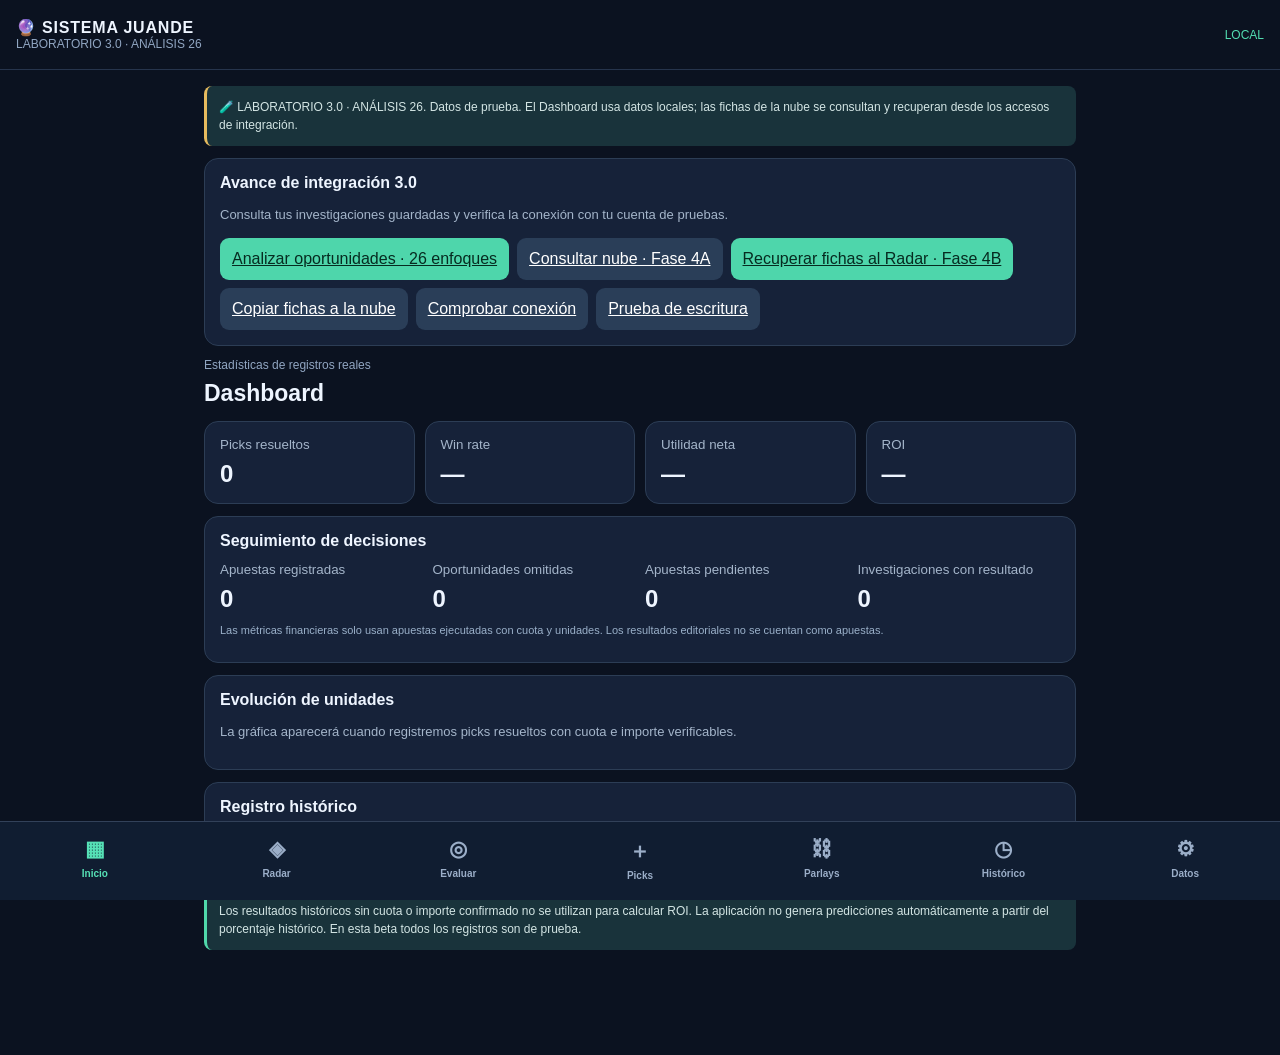
==== commit 30ee12da: "Integrar 26 prompts operativos y flujo de análisis con evidencia, precio y revisión del Radar" ====
--- a/index.html
+++ b/index.html
@@ -1,12 +1,13 @@
-<!doctype html><html lang="es"><head><meta charset="utf-8"><meta name="viewport" content="width=device-width,initial-scale=1,viewport-fit=cover"><title>Sistema Juande 3.0 Beta 5 — Sincronización controlada · Laboratorio aislado</title><style>
+<!doctype html><html lang="es"><head><meta charset="utf-8"><meta name="viewport" content="width=device-width,initial-scale=1,viewport-fit=cover"><title>Sistema Juande 3.0 — Oráculo 26 · Laboratorio</title><style>
 :root{color-scheme:dark;font-family:-apple-system,BlinkMacSystemFont,"Segoe UI",sans-serif;background:#0b1220;color:#eef5ff}*{box-sizing:border-box}body{margin:0}header{padding:18px 16px;border-bottom:1px solid #26344c;display:flex;justify-content:space-between;align-items:center}h1{font-size:23px;margin:8px 0 14px}h2{font-size:16px;margin:0 0 12px}.sub{color:#91a6c2;font-size:12px}.brand{font-weight:800;letter-spacing:.05em}.accent{color:#52ddb1}main{padding:16px 14px 105px;max-width:900px;margin:auto}.page{display:none}.page.active{display:block}.grid{display:grid;grid-template-columns:repeat(2,minmax(0,1fr));gap:10px}.card{border:1px solid #2c3d55;background:#162239;border-radius:14px;padding:15px;margin-bottom:12px}.card small{display:block;color:#a4b5ca;margin-bottom:8px}.metric{font-size:24px;font-weight:800}.muted{color:#a4b5ca;font-size:13px;line-height:1.5}.row{display:flex;justify-content:space-between;align-items:center;gap:10px}.stack{display:grid;gap:12px}label{display:grid;gap:5px;color:#a9bbd3;font-size:12px}input,select,textarea{background:#0c182a;border:1px solid #43556e;border-radius:9px;color:white;padding:12px;font-size:16px;width:100%}textarea{min-height:80px}button{cursor:pointer;border:0;border-radius:9px;padding:12px 14px;font-weight:700;font-size:13px}.primary{background:#4ed6ab;color:#08231c}.secondary{background:#2a3e58;color:white}.danger{background:#613041;color:white}.actions{display:flex;flex-wrap:wrap;gap:8px;margin-top:12px}.item{border-top:1px solid #34435a;padding:13px 0;line-height:1.5}.item:first-child{border-top:0}.item b{font-size:14px}nav{position:fixed;bottom:0;left:0;right:0;background:#101d31;border-top:1px solid #324159;display:grid;grid-template-columns:repeat(7,1fr);padding:9px 4px max(13px,env(safe-area-inset-bottom));z-index:10}nav button{background:none;color:#9baec8;font-size:10px;padding:6px 1px;display:grid;gap:5px;justify-items:center}nav button span{font-size:21px}nav button.active{color:#56e1b6}.notice{border-left:3px solid #50d8aa;background:#19333b;padding:12px;border-radius:8px;font-size:12px;color:#d3e5e4;line-height:1.5}.filters{display:grid;grid-template-columns:repeat(2,minmax(0,1fr));gap:8px}.pill{display:inline-block;padding:3px 8px;border-radius:99px;background:#283d55;color:#d9e8fa;font-size:11px}.pill.warn{background:#594327;color:#ffdc91}.pill.no{background:#51313d;color:#ffd2db}.pill.yes{background:#214c40;color:#adf5d5}.tiny{font-size:11px;color:#9ab0c9}.item .actions button{padding:8px 10px}.full{grid-column:1/-1}.decision-grid{display:grid;grid-template-columns:repeat(3,minmax(0,1fr));gap:8px;margin-bottom:12px}.decision-tile{border:1px solid #354b65;border-radius:11px;padding:12px 8px;text-align:center;background:#101d31}.decision-tile strong{display:block;font-size:24px}.decision-tile span{font-size:11px;color:#afc0d5}.review-panel{background:#101d31;border:1px solid #42617c;border-radius:10px;padding:12px;margin:10px 0}.review-panel label{margin-bottom:9px}.decision-section{margin:15px 0 5px;border-top:1px solid #42536b;padding-top:12px}.decision-section h3{margin:0 0 4px;font-size:15px}.decision-section p{margin:0;font-size:12px;color:#a4b5ca}.decision-actions button{font-size:11px}.analysis-box{border:1px solid #3b6174;background:#102b38;padding:12px;border-radius:10px;margin:12px 0;line-height:1.6}.analysis-box strong{color:#78e5c3}.analysis-grid{display:grid;grid-template-columns:repeat(2,minmax(0,1fr));gap:8px}.analysis-grid>div{border:1px solid #3a5166;padding:9px;border-radius:8px}.analysis-grid small{color:#a9bed1}.analysis-grid b{display:block;font-size:19px}.check-row{display:flex;align-items:flex-start;gap:9px;font-size:12px;color:#c9d9e9;margin:7px 0}.check-row input{width:auto;margin-top:2px}.hidden{display:none!important}svg{max-width:100%}@media(min-width:650px){.grid{grid-template-columns:repeat(4,1fr)}}
-.parlay-leg{border:1px solid #354b65;border-radius:10px;padding:12px;margin-bottom:10px;background:#101d31}.pick-modal{position:fixed;inset:0;background:#050b15e8;z-index:30;overflow:auto;padding:22px 14px}.pick-modal .card{max-width:540px;margin:25px auto}.pick-modal.hidden{display:none}.pick-flag{margin-top:7px;color:#78e5c3;font-size:12px}</style></head><body><header><div><div class="brand">🔮 SISTEMA JUANDE</div><div class="sub">LABORATORIO 3.0 · FASE 4B</div></div><div class="sub accent" id="mode">INICIANDO</div></header><main><div class="notice" style="margin-bottom:12px;border-color:#e7bb5e">🧪 LABORATORIO 3.0 · FASE 4B. Datos de prueba. El Dashboard usa datos locales; las fichas de la nube se consultan y recuperan desde los accesos de integración.</div>
-<section class="page active" id="inicio"><section class="card" aria-label="Pruebas de conexión 3.0"><h2>Avance de integración 3.0</h2><p class="muted">Consulta tus investigaciones guardadas y verifica la conexión con tu cuenta de pruebas.</p><div class="actions"><a class="secondary" style="padding:12px;border-radius:9px;color:white" href="sistema_juande_fase4a_puente.html">Consultar nube · Fase 4A</a><a class="primary" style="padding:12px;border-radius:9px;color:#062b20" href="recuperar-radar.html">Recuperar fichas al Radar · Fase 4B</a><a class="secondary" style="padding:12px;border-radius:9px;color:white" href="rc1-radar-sync.html">Copiar fichas a la nube</a><a class="secondary" style="padding:12px;border-radius:9px;color:white" href="rc1-conexion.html">Comprobar conexión</a><a class="secondary" style="padding:12px;border-radius:9px;color:white" href="rc1-escritura.html">Prueba de escritura</a></div></section><div class="sub">Estadísticas de registros reales</div><h1>Dashboard</h1><div class="grid"><div class="card"><small>Picks resueltos</small><div class="metric" id="m-resueltos">—</div></div><div class="card"><small>Win rate</small><div class="metric" id="m-win">—</div></div><div class="card"><small>Utilidad neta</small><div class="metric" id="m-profit">—</div></div><div class="card"><small>ROI</small><div class="metric" id="m-roi">—</div></div></div><div class="card"><h2>Seguimiento de decisiones</h2><div class="grid"><div><small>Apuestas registradas</small><div class="metric" id="m-executed">0</div></div><div><small>Oportunidades omitidas</small><div class="metric" id="m-skipped">0</div></div><div><small>Apuestas pendientes</small><div class="metric" id="m-pending">0</div></div><div><small>Investigaciones con resultado</small><div class="metric" id="m-research">0</div></div></div><p class="tiny">Las métricas financieras solo usan apuestas ejecutadas con cuota y unidades. Los resultados editoriales no se cuentan como apuestas.</p></div><div class="card"><h2>Evolución de unidades</h2><div id="chart"></div></div><div class="card"><h2>Registro histórico</h2><div id="history"></div></div><div class="notice">Los resultados históricos sin cuota o importe confirmado no se utilizan para calcular ROI. La aplicación no genera predicciones automáticamente a partir del porcentaje histórico. En esta beta todos los registros son de prueba.</div></section>
-<section class="page" id="radar"><div class="card" id="sj3-beta2-entry" style="border-color:#4ed6ab"><div class="row"><h2>🔮 Fichas de investigación 3.0 · Beta 5</h2><span class="pill yes">PRUEBA</span></div><p class="muted">Investigaciones multifuente, ocho módulos especializados, edición y cálculo documentado. Área independiente de las apuestas reales y de Supabase.</p><p class="tiny" id="sj3-beta2-count">Las fichas se guardan únicamente en este navegador.</p><div class="actions"><a class="primary" style="display:inline-block;text-decoration:none;border-radius:9px;padding:12px 14px;font-size:13px;font-weight:700" href="radar3-beta2.html">Abrir fichas 3.0 ↗</a><button class="secondary" id="sj4Preview" type="button">Revisar fichas para integrar</button><button class="primary" id="sj4Import" type="button" disabled>Confirmar integración</button><button class="secondary" id="sj5Preview" type="button">Revisar cambios de fichas</button><button class="primary" id="sj5Apply" type="button" disabled>Confirmar actualizaciones</button><button class="secondary" id="sj5Backup" type="button">Respaldar antes de actualizar</button></div><div id="sj5Status" class="notice" role="status">Beta 5: las actualizaciones requieren revisión y confirmación. No cambian picks ni parlays.</div><div id="sj5Changes" class="muted" style="margin-top:10px"></div><div id="sj5History" class="muted" style="margin-top:10px"></div><div id="sj4Status" class="notice" role="status">La integración es manual y solo agrega investigaciones nuevas. No crea picks ni parlays.</div><p class="tiny">Laboratorio aislado: importa fichas al Radar únicamente con confirmación; no se sincroniza con producción.</p></div><div class="sub">Covers · Pickswise · Action Network · GameRead · OráculoSports</div><h1>Radar Multifuente</h1><div class="notice">Meta operativa: investigar todas las oportunidades sustentadas, sin límite artificial. No equivale a 5–10 apuestas. Sin cuota o probabilidad validada no se afirma un edge positivo.</div><div class="card"><div class="row"><h2>Jornada de análisis</h2><span class="pill" id="radarCount">0 candidatos</span></div><div class="filters"><label>Fecha<input type="date" id="filterDate"></label><label>Deporte<select id="filterSport"><option value="">Todos</option><option>NCAAF</option><option>NCAAF</option><option>NCAA</option><option>NFL</option><option>MLB</option><option>NBA</option><option>Baloncesto europeo</option><option>Otro</option></select></label><label>Estado<select id="filterStage"><option value="">Todos</option><option value="detectado">Detectado</option><option value="analisis">En análisis</option><option value="validado">Validado</option><option value="descartado">Descartado</option></select></label><label>Sección<select id="filterDecision"><option value="">Todas</option><option value="principal">Propuestas principales</option><option value="reserva">Condicionales y reservas</option><option value="no_aprobado">No aprobados</option><option value="pendiente">Sin clasificar</option></select></label><label>Calificación<select id="filterGrade"><option value="">Todas</option><option>A</option><option>A-</option><option>B+</option><option>B</option><option>C+</option><option>C</option><option>D</option><option>Sin calificar</option></select></label></div><div class="actions"><button class="secondary" id="clearFilters">Quitar filtros</button><button class="primary" id="loadJornada">Cargar ejemplos históricos (no recomendado)</button></div><p class="tiny">Reinicio 12/oct/2026: sin análisis precargados. Solo se muestran nuevas investigaciones.</p></div><div class="card"><h2>Importar lote de análisis</h2><p class="muted">Carga un JSON con 5–10 candidatos (o más). Revisa la vista previa y confirma: se fusiona con el Radar sin alterar picks ni historial. No se inventan probabilidades.</p><label>Archivo del lote (.json)<input id="batchFile" type="file" accept=".json,application/json"></label><div id="batchPreview" class="muted" style="margin-top:12px">Sin lote seleccionado.</div><div class="actions"><button class="primary" id="batchApply" type="button" disabled>Confirmar importación del lote</button><button class="secondary" id="batchCancel" type="button">Cancelar</button></div></div><div class="card" id="universalCard"><h2>🔎 Analizador universal de mercados · v0.8</h2><p class="muted">Captura un mercado propio. La evaluación local calcula métricas comprobables con tus datos; no consulta en vivo lesiones, cuotas ni estadísticas externas. Si faltan datos, el candidato queda pendiente.</p><form id="universalForm" class="stack"><label>Deporte<select name="sport" required><option>NCAAF</option><option>NFL</option><option>NBA</option><option>WNBA</option><option>MLB</option><option>NHL</option><option>Fútbol</option><option>Tenis</option><option>Baloncesto europeo</option><option>Otro</option></select></label><label>Fecha del evento<input name="date" type="date" required></label><label>Partido / evento<input name="event" required placeholder="Ej. Iowa State vs BYU"></label><label>Tipo de mercado<select name="kind" id="uniKind"><option value="player">Prop de jugador</option><option value="total">Total del partido</option><option value="spread">Hándicap / spread</option><option value="moneyline">Ganador / moneyline</option><option value="other">Otro mercado</option></select></label><label>Jugador o selección (equipo para hándicap / ganador)<input name="subject" placeholder="Ej. Jaylen Raynor / Iowa State"></label><label>Estadística / descripción del mercado<input name="stat" placeholder="Ej. yardas terrestres, puntos totales, rebotes"></label><label>Dirección<select name="direction"><option value="Over">Over</option><option value="Under">Under</option><option value="A favor">A favor (hándicap / ganador)</option><option value="Otro">Otro</option></select></label><div class="grid"><label>Línea (opcional para ganador)<input name="line" type="number" step="any" placeholder="17.5 / -3.5"></label><label>Cuota decimal<input name="odds" type="number" min="1.01" step="any" required placeholder="1.84"></label></div><label>Casa de apuestas<input name="book" placeholder="Stake, bet365, Playdoit..."></label><label>URL de fuente / referencia<input name="sourceUrl" type="url" placeholder="https://..."></label><label>Últimos resultados comparables (separados por comas)<textarea name="history" placeholder="32, 18, 60, 27, 15 — opcional; misma estadística y mismas reglas"></textarea></label><label>Probabilidad predictiva externa o propia (%) — opcional<input name="modelProb" type="number" min="0.1" max="99.9" step="any" placeholder="Solo si hay modelo documentado"></label><label>Fuente / método de la probabilidad<input name="modelSource" placeholder="Modelo, fecha, supuestos y fuente"></label><label>Información cualitativa (lesiones, rol, alineación, rival)<textarea name="qualNotes" placeholder="Documenta lo verificado y lo pendiente"></textarea></label><div class="check-row"><input type="checkbox" name="confirmedMarket" id="uniConfirmed"><label for="uniConfirmed">Confirmé que jugador, partido, estadística, línea y cuota corresponden al mismo mercado</label></div><div class="check-row"><input type="checkbox" name="confirmedRole" id="uniRole"><label for="uniRole">Verifiqué participación, lesiones, alineación o rol con información reciente</label></div><div class="check-row"><input type="checkbox" name="confirmedSource" id="uniSource"><label for="uniSource">Documenté fuentes y supuestos de los datos estadísticos</label></div><div class="actions"><button class="primary" type="submit">Analizar y guardar en Radar</button><button class="secondary" type="reset">Limpiar captura</button></div></form><div id="universalResult" aria-live="polite"></div></div><div class="card"><h2>Decisiones de la jornada</h2><p class="muted">Tres secciones operativas. Una propuesta principal NO equivale a una apuesta ejecutada ni a una probabilidad validada. Las reservas pasan por una segunda revisión documentada.</p><div class="decision-grid"><div class="decision-tile"><strong id="countMain">0</strong><span>Propuestas principales</span></div><div class="decision-tile"><strong id="countReserve">0</strong><span>Condicionales y reservas</span></div><div class="decision-tile"><strong id="countReject">0</strong><span>No aprobados</span></div></div><div id="opportunities"></div></div><div class="card"><h2>Agregar oportunidad</h2><form id="opForm" class="stack"><label>Fecha del evento<input name="date" type="date" required></label><label>Deporte<select name="sport"><option>MLB</option><option>NFL</option><option>NCAAF</option><option>NCAA</option><option>NBA</option><option>Baloncesto europeo</option><option>NHL</option><option>Tenis</option><option>Fútbol</option></select></label><label>Partido<input name="event" required></label><label>Mercado exacto<input name="market" required></label><label>Cuota decimal<input name="odds" type="number" step=".01" min="1.01"></label><label>Probabilidad propia validada (%)<input name="prob" type="number" step=".1" min=".1" max="99.9"></label><label>Fuentes<input name="sources" placeholder="Covers, Pickswise, GameRead"></label><label>Calificación<select name="grade"><option value="">Sin calificar</option><option>A</option><option>A-</option><option>B+</option><option>B</option><option>C+</option><option>C</option><option>D</option></select></label><label>URL de fuente<input name="sourceUrl" type="url" placeholder="https://..."></label><label>Sección de decisión<select name="decision"><option value="pendiente">Pendiente de clasificar</option><option value="principal">Propuestas principales</option><option value="reserva">Condicionales y reservas</option><option value="no_aprobado">No aprobados</option></select></label><label>Estado<select name="stage"><option value="detectado">Detectado</option><option value="analisis">En análisis</option><option value="validado">Validado</option><option value="descartado">Descartado</option></select></label><label>Notas<textarea name="notes"></textarea></label><label>Resultado observado (no afecta ROI)<select name="outcome"><option value="">Sin resolver</option><option value="ganado">Acertó</option><option value="perdido">Falló</option><option value="nulo">Push</option></select></label><button class="primary" type="submit">Guardar oportunidad</button></form></div></section>
+.parlay-leg{border:1px solid #354b65;border-radius:10px;padding:12px;margin-bottom:10px;background:#101d31}.pick-modal{position:fixed;inset:0;background:#050b15e8;z-index:30;overflow:auto;padding:22px 14px}.pick-modal .card{max-width:540px;margin:25px auto}.pick-modal.hidden{display:none}.pick-flag{margin-top:7px;color:#78e5c3;font-size:12px}</style></head><body><header><div><div class="brand">🔮 SISTEMA JUANDE</div><div class="sub">LABORATORIO 3.0 · ANÁLISIS 26</div></div><div class="sub accent" id="mode">INICIANDO</div></header><main><div class="notice" style="margin-bottom:12px;border-color:#e7bb5e">🧪 LABORATORIO 3.0 · ANÁLISIS 26. Datos de prueba. El Dashboard usa datos locales; las fichas de la nube se consultan y recuperan desde los accesos de integración.</div>
+<section class="page active" id="inicio"><section class="card" aria-label="Pruebas de conexión 3.0"><h2>Avance de integración 3.0</h2><p class="muted">Consulta tus investigaciones guardadas y verifica la conexión con tu cuenta de pruebas.</p><div class="actions"><a class="primary" style="padding:12px;border-radius:9px;color:#062b20" href="analisis.html">Analizar oportunidades · 26 enfoques</a><a class="secondary" style="padding:12px;border-radius:9px;color:white" href="sistema_juande_fase4a_puente.html">Consultar nube · Fase 4A</a><a class="primary" style="padding:12px;border-radius:9px;color:#062b20" href="recuperar-radar.html">Recuperar fichas al Radar · Fase 4B</a><a class="secondary" style="padding:12px;border-radius:9px;color:white" href="rc1-radar-sync.html">Copiar fichas a la nube</a><a class="secondary" style="padding:12px;border-radius:9px;color:white" href="rc1-conexion.html">Comprobar conexión</a><a class="secondary" style="padding:12px;border-radius:9px;color:white" href="rc1-escritura.html">Prueba de escritura</a></div></section><div class="sub">Estadísticas de registros reales</div><h1>Dashboard</h1><div class="grid"><div class="card"><small>Picks resueltos</small><div class="metric" id="m-resueltos">—</div></div><div class="card"><small>Win rate</small><div class="metric" id="m-win">—</div></div><div class="card"><small>Utilidad neta</small><div class="metric" id="m-profit">—</div></div><div class="card"><small>ROI</small><div class="metric" id="m-roi">—</div></div></div><div class="card"><h2>Seguimiento de decisiones</h2><div class="grid"><div><small>Apuestas registradas</small><div class="metric" id="m-executed">0</div></div><div><small>Oportunidades omitidas</small><div class="metric" id="m-skipped">0</div></div><div><small>Apuestas pendientes</small><div class="metric" id="m-pending">0</div></div><div><small>Investigaciones con resultado</small><div class="metric" id="m-research">0</div></div></div><p class="tiny">Las métricas financieras solo usan apuestas ejecutadas con cuota y unidades. Los resultados editoriales no se cuentan como apuestas.</p></div><div class="card"><h2>Evolución de unidades</h2><div id="chart"></div></div><div class="card"><h2>Registro histórico</h2><div id="history"></div></div><div class="notice">Los resultados históricos sin cuota o importe confirmado no se utilizan para calcular ROI. La aplicación no genera predicciones automáticamente a partir del porcentaje histórico. En esta beta todos los registros son de prueba.</div></section>
+<section class="page" id="radar"><div class="card" id="sj3-beta2-entry" style="border-color:#4ed6ab"><div class="row"><h2>🔮 Fichas de investigación 3.0 · Beta 5</h2><span class="pill yes">PRUEBA</span></div><p class="muted">Investigaciones multifuente, ocho módulos especializados, edición y cálculo documentado. Área independiente de las apuestas reales y de Supabase.</p><p class="tiny" id="sj3-beta2-count">Las fichas se guardan únicamente en este navegador.</p><div class="actions"><a class="primary" style="display:inline-block;text-decoration:none;border-radius:9px;padding:12px 14px;font-size:13px;font-weight:700" href="radar3-beta2.html">Abrir fichas 3.0 ↗</a><a class="primary" style="padding:12px;border-radius:9px;color:#062b20" href="analisis.html">Analizar oportunidades · 26 enfoques</a><button class="secondary" id="sj4Preview" type="button">Revisar fichas para integrar</button><button class="primary" id="sj4Import" type="button" disabled>Confirmar integración</button><button class="secondary" id="sj5Preview" type="button">Revisar cambios de fichas</button><button class="primary" id="sj5Apply" type="button" disabled>Confirmar actualizaciones</button><button class="secondary" id="sj5Backup" type="button">Respaldar antes de actualizar</button></div><div id="sj5Status" class="notice" role="status">Beta 5: las actualizaciones requieren revisión y confirmación. No cambian picks ni parlays.</div><div id="sj5Changes" class="muted" style="margin-top:10px"></div><div id="sj5History" class="muted" style="margin-top:10px"></div><div id="sj4Status" class="notice" role="status">La integración es manual y solo agrega investigaciones nuevas. No crea picks ni parlays.</div><p class="tiny">Laboratorio aislado: importa fichas al Radar únicamente con confirmación; no se sincroniza con producción.</p></div><div class="sub">Covers · Pickswise · Action Network · GameRead · OráculoSports</div><h1>Radar Multifuente</h1><div class="notice">Meta operativa: investigar todas las oportunidades sustentadas, sin límite artificial. No equivale a 5–10 apuestas. Sin cuota o probabilidad validada no se afirma un edge positivo.</div><div class="card"><div class="row"><h2>Jornada de análisis</h2><span class="pill" id="radarCount">0 candidatos</span></div><div class="filters"><label>Fecha<input type="date" id="filterDate"></label><label>Deporte<select id="filterSport"><option value="">Todos</option><option>NCAAF</option><option>NCAAF</option><option>NCAA</option><option>NFL</option><option>MLB</option><option>NBA</option><option>Baloncesto europeo</option><option>Otro</option></select></label><label>Estado<select id="filterStage"><option value="">Todos</option><option value="detectado">Detectado</option><option value="analisis">En análisis</option><option value="validado">Validado</option><option value="descartado">Descartado</option></select></label><label>Sección<select id="filterDecision"><option value="">Todas</option><option value="principal">Propuestas principales</option><option value="reserva">Condicionales y reservas</option><option value="no_aprobado">No aprobados</option><option value="pendiente">Sin clasificar</option></select></label><label>Calificación<select id="filterGrade"><option value="">Todas</option><option>A</option><option>A-</option><option>B+</option><option>B</option><option>C+</option><option>C</option><option>D</option><option>Sin calificar</option></select></label></div><div class="actions"><button class="secondary" id="clearFilters">Quitar filtros</button><button class="primary" id="loadJornada">Cargar ejemplos históricos (no recomendado)</button></div><p class="tiny">Reinicio 12/oct/2026: sin análisis precargados. Solo se muestran nuevas investigaciones.</p></div><div class="card"><h2>Importar lote de análisis</h2><p class="muted">Carga un JSON con 5–10 candidatos (o más). Revisa la vista previa y confirma: se fusiona con el Radar sin alterar picks ni historial. No se inventan probabilidades.</p><label>Archivo del lote (.json)<input id="batchFile" type="file" accept=".json,application/json"></label><div id="batchPreview" class="muted" style="margin-top:12px">Sin lote seleccionado.</div><div class="actions"><button class="primary" id="batchApply" type="button" disabled>Confirmar importación del lote</button><button class="secondary" id="batchCancel" type="button">Cancelar</button></div></div><div class="card" id="universalCard"><h2>🔎 Analizador universal de mercados · v0.8</h2><p class="muted">Captura un mercado propio. La evaluación local calcula métricas comprobables con tus datos; no consulta en vivo lesiones, cuotas ni estadísticas externas. Si faltan datos, el candidato queda pendiente.</p><form id="universalForm" class="stack"><label>Deporte<select name="sport" required><option>NCAAF</option><option>NFL</option><option>NBA</option><option>WNBA</option><option>MLB</option><option>NHL</option><option>Fútbol</option><option>Tenis</option><option>Baloncesto europeo</option><option>Otro</option></select></label><label>Fecha del evento<input name="date" type="date" required></label><label>Partido / evento<input name="event" required placeholder="Ej. Iowa State vs BYU"></label><label>Tipo de mercado<select name="kind" id="uniKind"><option value="player">Prop de jugador</option><option value="total">Total del partido</option><option value="spread">Hándicap / spread</option><option value="moneyline">Ganador / moneyline</option><option value="other">Otro mercado</option></select></label><label>Jugador o selección (equipo para hándicap / ganador)<input name="subject" placeholder="Ej. Jaylen Raynor / Iowa State"></label><label>Estadística / descripción del mercado<input name="stat" placeholder="Ej. yardas terrestres, puntos totales, rebotes"></label><label>Dirección<select name="direction"><option value="Over">Over</option><option value="Under">Under</option><option value="A favor">A favor (hándicap / ganador)</option><option value="Otro">Otro</option></select></label><div class="grid"><label>Línea (opcional para ganador)<input name="line" type="number" step="any" placeholder="17.5 / -3.5"></label><label>Cuota decimal<input name="odds" type="number" min="1.01" step="any" required placeholder="1.84"></label></div><label>Casa de apuestas<input name="book" placeholder="Stake, bet365, Playdoit..."></label><label>URL de fuente / referencia<input name="sourceUrl" type="url" placeholder="https://..."></label><label>Últimos resultados comparables (separados por comas)<textarea name="history" placeholder="32, 18, 60, 27, 15 — opcional; misma estadística y mismas reglas"></textarea></label><label>Probabilidad predictiva externa o propia (%) — opcional<input name="modelProb" type="number" min="0.1" max="99.9" step="any" placeholder="Solo si hay modelo documentado"></label><label>Fuente / método de la probabilidad<input name="modelSource" placeholder="Modelo, fecha, supuestos y fuente"></label><label>Información cualitativa (lesiones, rol, alineación, rival)<textarea name="qualNotes" placeholder="Documenta lo verificado y lo pendiente"></textarea></label><div class="check-row"><input type="checkbox" name="confirmedMarket" id="uniConfirmed"><label for="uniConfirmed">Confirmé que jugador, partido, estadística, línea y cuota corresponden al mismo mercado</label></div><div class="check-row"><input type="checkbox" name="confirmedRole" id="uniRole"><label for="uniRole">Verifiqué participación, lesiones, alineación o rol con información reciente</label></div><div class="check-row"><input type="checkbox" name="confirmedSource" id="uniSource"><label for="uniSource">Documenté fuentes y supuestos de los datos estadísticos</label></div><div class="actions"><button class="primary" type="submit">Analizar y guardar en Radar</button><button class="secondary" type="reset">Limpiar captura</button></div></form><div id="universalResult" aria-live="polite"></div></div><div class="card"><h2>Decisiones de la jornada</h2><p class="muted">Tres secciones operativas. Una propuesta principal NO equivale a una apuesta ejecutada ni a una probabilidad validada. Las reservas pasan por una segunda revisión documentada.</p><div class="decision-grid"><div class="decision-tile"><strong id="countMain">0</strong><span>Propuestas principales</span></div><div class="decision-tile"><strong id="countReserve">0</strong><span>Condicionales y reservas</span></div><div class="decision-tile"><strong id="countReject">0</strong><span>No aprobados</span></div></div><div id="opportunities"></div></div><div class="card"><h2>Agregar oportunidad</h2><form id="opForm" class="stack"><label>Fecha del evento<input name="date" type="date" required></label><label>Deporte<select name="sport"><option>MLB</option><option>NFL</option><option>NCAAF</option><option>NCAA</option><option>NBA</option><option>Baloncesto europeo</option><option>NHL</option><option>Tenis</option><option>Fútbol</option></select></label><label>Partido<input name="event" required></label><label>Mercado exacto<input name="market" required></label><label>Cuota decimal<input name="odds" type="number" step=".01" min="1.01"></label><label>Probabilidad propia validada (%)<input name="prob" type="number" step=".1" min=".1" max="99.9"></label><label>Fuentes<input name="sources" placeholder="Covers, Pickswise, GameRead"></label><label>Calificación<select name="grade"><option value="">Sin calificar</option><option>A</option><option>A-</option><option>B+</option><option>B</option><option>C+</option><option>C</option><option>D</option></select></label><label>URL de fuente<input name="sourceUrl" type="url" placeholder="https://..."></label><label>Sección de decisión<select name="decision"><option value="pendiente">Pendiente de clasificar</option><option value="principal">Propuestas principales</option><option value="reserva">Condicionales y reservas</option><option value="no_aprobado">No aprobados</option></select></label><label>Estado<select name="stage"><option value="detectado">Detectado</option><option value="analisis">En análisis</option><option value="validado">Validado</option><option value="descartado">Descartado</option></select></label><label>Notas<textarea name="notes"></textarea></label><label>Resultado observado (no afecta ROI)<select name="outcome"><option value="">Sin resolver</option><option value="ganado">Acertó</option><option value="perdido">Falló</option><option value="nulo">Push</option></select></label><button class="primary" type="submit">Guardar oportunidad</button></form></div></section>
 <section class="page" id="evaluar"><h1>Evaluador de valor</h1><div class="card"><div class="stack"><label>Cuota decimal<input id="calcOdds" type="number" value="1.66" min="1.01" step=".01"></label><label>Probabilidad propia estimada (%)<input id="calcProb" type="number" placeholder="No usar hit rate como proyección" min=".1" max="99.9" step=".1"></label><div class="grid"><div><small>Probabilidad implícita</small><div class="metric" id="implied">—</div></div><div><small>Edge</small><div class="metric" id="edge">—</div></div><div><small>EV</small><div class="metric" id="ev">—</div></div><div><small>Cuota justa</small><div class="metric" id="fair">—</div></div></div></div></div><div class="notice">Una probabilidad propia necesita modelo y evidencia. EV positivo no garantiza ganancia.</div></section>
 <section class="page" id="registro"><h1>Registrar pick</h1><div class="card"><form id="pickForm" class="stack"><label>Fecha<input name="date" type="date" required></label><label>Deporte<select name="sport"><option>MLB</option><option>NFL</option><option>NCAAF</option><option>NCAA</option><option>NBA</option><option>Baloncesto europeo</option><option>Otro</option></select></label><label>Partido<input name="event" required></label><label>Selección<input name="market" required></label><label>Cuota decimal<input name="odds" type="number" min="1.01" step=".01"></label><label>Casa de apuestas<input name="book" placeholder="Stake, bet365..."></label><label>Unidades apostadas<input name="units" type="number" min=".01" step=".01"></label><label>Resultado<select name="status"><option value="pendiente">Pendiente</option><option value="ganado">Ganado</option><option value="perdido">Perdido</option><option value="nulo">Nulo</option></select></label><label>Notas<textarea name="notes"></textarea></label><button class="primary" type="submit">Guardar pick</button></form></div></section>
 <section class="page" id="parlays"><h1>Tickets parlay</h1><div class="notice">Cada ticket cuenta una sola vez en utilidad y ROI. Las piernas se registran para seguimiento; sus resultados no generan apuestas adicionales.</div><div class="card"><h2>Registrar parlay ejecutado</h2><form id="parlayForm" class="stack"><label>Fecha del ticket<input name="date" type="date" required></label><label>Casa de apuestas<input name="book" placeholder="Stake" required></label><label>Referencia del ticket (opcional)<input name="reference" placeholder="ID privado del ticket"></label><div class="grid"><label>Cuota combinada real<input name="odds" type="number" step="any" min="1.01" required></label><label>Unidades totales apostadas<input name="units" type="number" step="any" min="0.01" required></label></div><label>Estado del ticket<select name="status"><option value="pendiente">Pendiente</option><option value="ganado">Ganado</option><option value="perdido">Perdido</option><option value="nulo">Anulado / reembolsado</option></select></label><h2>Selecciones del parlay</h2><div id="parlayLegs"></div><div class="actions"><button type="button" class="secondary" id="addParlayLeg">+ Añadir selección</button></div><label>Notas<textarea name="notes" placeholder="Cuota y unidades corresponden al ticket completo"></textarea></label><button class="primary" type="submit">Guardar ticket parlay</button></form></div><div class="card"><h2>Parlays registrados</h2><div id="parlayList"></div></div></section><section class="page" id="historico"><h1>Histórico de investigaciones</h1><p class="muted">Este nuevo espacio comienza el 12/oct/2026. Los datos de versiones anteriores no se importan automáticamente. El resultado reportado no equivale a una apuesta registrada.</p><div class="card"><div class="filters"><label>Fecha<input type="date" id="histDate"></label><label>Deporte<select id="histSport"><option value="">Todos</option><option>NCAAF</option><option>NFL</option><option>MLB</option><option>NBA</option><option>WNBA</option><option>Otro</option></select></label><label>Resultado<select id="histOutcome"><option value="">Todos</option><option value="ganado">Verdes</option><option value="perdido">Rojos</option><option value="nulo">Push</option><option value="pendiente">Sin resolver</option></select></label></div><div class="actions"><button class="secondary" id="histClear" type="button">Quitar filtros</button></div><p class="tiny" id="histCount"></p></div><div class="card" id="histItems"></div></section><section class="page" id="datos"><h1>Datos y respaldos</h1><div class="card"><h2>Exportar respaldo</h2><p class="muted">Guarda el JSON en Archivos. Puedes recuperarlo al cambiar de versión o dispositivo.</p><div class="actions"><button class="primary" id="export">Exportar JSON</button><button class="secondary" id="exportCSV">Exportar CSV</button></div></div><div class="card"><h2>Importar respaldo</h2><p class="muted">Fusionar conserva registros existentes y agrega IDs nuevos. Reemplazar sobrescribe los datos actuales.</p><label>Seleccionar archivo JSON<input id="import" type="file" accept=".json,application/json"></label><label>Modo de importación<select id="importMode"><option value="merge">Fusionar (recomendado)</option><option value="replace">Reemplazar todo</option></select></label></div><div class="card"><h2>Exportar Radar</h2><p class="muted">Comparte oportunidades de investigación en CSV, separado de apuestas reales.</p><button class="secondary" id="exportRadarCSV">Exportar Radar CSV</button></div><div class="card" id="cloudPanel"><h2>🔒 Nube desactivada · Beta 4</h2><p class="notice">Laboratorio local: sin conexión ni sincronización con Supabase.</p></div><div class="card"><h2>Diagnóstico</h2><div id="diag" class="muted"></div></div><div class="notice">Al abrir HTML desde Archivos en iPhone, iOS puede impedir la persistencia o las descargas. Si el diagnóstico indica almacenamiento temporal, exporta los datos al terminar. Para uso confiable a largo plazo prepararemos una PWA servida por HTTPS.</div></section>
 </main><div id="betModal" class="pick-modal hidden"><div class="card"><div class="row"><h2>Registrar apuesta del Radar</h2><button class="secondary" type="button" id="betClose">Cerrar</button></div><p class="muted" id="betMarket"></p><form id="betLinkForm" class="stack"><label>Casa de apuestas<input name="book" required placeholder="Stake"></label><label>Mercado ejecutado (permite línea distinta)<input name="market" required></label><div class="grid"><label>Cuota decimal real<input name="odds" type="number" min="1.01" step="any" required></label><label>Unidades apostadas<input name="units" type="number" min="0.01" step="any" required></label></div><label>Resultado<select name="status"><option value="pendiente">Pendiente</option><option value="ganado">Ganado</option><option value="perdido">Perdido</option><option value="nulo">Nulo</option></select></label><label>Notas<textarea name="notes" placeholder="Número de ticket opcional, circunstancias..."></textarea></label><button class="primary" type="submit">Confirmar apuesta ejecutada</button></form></div></div><nav id="tabs"><button class="active" data-target="inicio"><span>▦</span>Inicio</button><button data-target="radar"><span>◈</span>Radar</button><button data-target="evaluar"><span>◎</span>Evaluar</button><button data-target="registro"><span>＋</span>Picks</button><button data-target="parlays"><span>⛓</span>Parlays</button><button data-target="historico"><span>◷</span>Histórico</button><button data-target="datos"><span>⚙</span>Datos</button></nav>
+<script src="prompt-catalog.js"></script><script src="analysis-engine.js"></script>
 <script>
 (function(){
 "use strict";
@@ -108,7 +109,7 @@
  });
  if(changed)save();
 }
-function sectionOf(x){return ["principal","reserva","no_aprobado"].indexOf(x.decision)>=0?x.decision:"pendiente"}
+function sectionOf(x){if(x.promptAssessment){var checked=sj26Current(x);return checked?checked.decision:"reserva";}return ["principal","reserva","no_aprobado"].indexOf(x.decision)>=0?x.decision:"pendiente"}
 function parseHistory(value){
  if(!value||!String(value).trim())return [];
  var parts=String(value).split(/[;,\n]+/).map(function(v){return v.trim()});
@@ -176,13 +177,13 @@
  $("countReserve").textContent=rows.filter(function(x){return sectionOf(x)==="reserva"}).length;
  $("countReject").textContent=rows.filter(function(x){return sectionOf(x)==="no_aprobado"}).length;
  function card(x){
-  var isCloud=!!x.cloudSourceId;
+  var isCloud=!!x.cloudSourceId; var pa=x.promptAssessment?sj26Current(x):null; var pnote=x.promptAssessment?'<div class="notice">Oráculo 26: '+esc(pa?(pa.decision+" · "+pa.grade+" · "+(pa.missing.join("; ")||"Revisión declarada; no certificación automática")):"Caso o precio cambió: repetir análisis")+'</div>':"";
   var imp=num(x.odds)>1?(100/Number(x.odds)).toFixed(2)+"%":"—";
   var ev=num(x.prob)>0&&num(x.odds)>1?((Number(x.odds)*Number(x.prob)/100-1)*100).toFixed(2)+"%":"No determinado";
   var cls=sectionOf(x)==="no_aprobado"?"no":sectionOf(x)==="principal"?"yes":"warn";
   var url=/^https:\/\/[a-z0-9.-]+(?:[/:?#]|$)/i.test(x.sourceUrl||"")?'<a target="_blank" rel="noopener noreferrer" href="'+esc(x.sourceUrl)+'">Abrir fuente ↗</a>':"";
   var history=Array.isArray(x.reviewHistory)?x.reviewHistory:[];var linked=db.picks.filter(function(p){return p.radarId===x.id||p.radarSourceId===(x.cloudSourceId||x.id)});var skipped=!!(db.skippedRadar&&db.skippedRadar[x.cloudSourceId||x.id]);var actionButtons='<div class="pick-flag">'+(linked.length?linked.length+" apuesta(s) registrada(s) · "+linked.map(function(p){return esc(p.status)}).join(", "):skipped?"No apostada":"Sin decisión de apuesta")+'</div><div class="actions"><button class="primary" type="button" data-bet="'+esc(x.id)+'">Registrar apuesta</button><button class="secondary" type="button" data-skip="'+esc(x.id)+'">'+(skipped?"Reactivar":"No apostada")+'</button></div>';
-  return '<div class="item"><div class="row"><b>'+esc(x.market)+'</b><span class="pill '+cls+'">'+esc(x.grade||"Sin calificar")+' · '+esc(x.stage||"detectado")+'</span></div><div class="muted">'+esc(x.date)+' · '+esc(x.sport)+' · '+esc(x.event)+'</div><div class="muted">Cuota: '+esc(x.odds??"—")+' · Implícita: '+imp+' · EV: '+ev+'</div><div class="muted">Fuentes: '+esc(x.sources||"—")+'</div><div class="muted">'+esc(x.notes||"")+'</div><div class="tiny">Motivo de clasificación: '+esc(x.reviewReason||"No documentado")+'</div><div class="tiny">Revisiones registradas: '+history.length+' · Resultado: '+esc(x.outcome||"sin resolver")+' · '+url+'</div>'+(isCloud?'<div class="tiny">☁ Publicado en nube · Solo lectura · '+esc(x.cloudPublishedAt||'')+'</div>':'<div class="actions decision-actions"><button class="secondary" type="button" data-eval="'+esc(x.id)+'">Evaluar</button><button class="secondary" type="button" data-review="'+esc(x.id)+'">Segunda revisión</button><button class="secondary" type="button" data-edit="'+esc(x.id)+'">Editar estado</button></div>')+(x.researchId?'<details><summary>Ficha 3.0 original · evidencia completa</summary><pre style="white-space:pre-wrap;overflow-wrap:anywhere;font-size:11px">'+esc(JSON.stringify(x.researchDetails||{},null,2))+'</pre></details>':'')+actionButtons+'<div data-review-box="'+esc(x.id)+'"></div></div>';
+  return '<div class="item">'+pnote+'<div class="row"><b>'+esc(x.market)+'</b><span class="pill '+cls+'">'+esc(x.promptAssessment?(pa?pa.grade:"Sin calificar"):(x.grade||"Sin calificar"))+' · '+esc(x.stage||"detectado")+'</span></div><div class="muted">'+esc(x.date)+' · '+esc(x.sport)+' · '+esc(x.event)+'</div><div class="muted">Cuota: '+esc(x.odds??"—")+' · Implícita: '+imp+' · EV: '+ev+'</div><div class="muted">Fuentes: '+esc(x.sources||"—")+'</div><div class="muted">'+esc(x.notes||"")+'</div><div class="tiny">Motivo de clasificación: '+esc(x.reviewReason||"No documentado")+'</div><div class="tiny">Revisiones registradas: '+history.length+' · Resultado: '+esc(x.outcome||"sin resolver")+' · '+url+'</div>'+(isCloud?'<div class="tiny">☁ Publicado en nube · Solo lectura · '+esc(x.cloudPublishedAt||'')+'</div>':'<div class="actions decision-actions"><button class="secondary" type="button" data-eval="'+esc(x.id)+'">Evaluar</button><button class="secondary" type="button" data-review="'+esc(x.id)+'">Segunda revisión</button><button class="secondary" type="button" data-edit="'+esc(x.id)+'">Editar estado</button></div>')+(x.researchId?'<details><summary>Ficha 3.0 original · evidencia completa</summary><pre style="white-space:pre-wrap;overflow-wrap:anywhere;font-size:11px">'+esc(JSON.stringify(x.researchDetails||{},null,2))+'</pre></details>':'')+'<div class="actions"><a href="analisis.html?opportunity='+encodeURIComponent(x.id)+'">Analizar con los 26 enfoques ↗</a>'+(String(x.researchId||'').startsWith('analysis-')?'<button class="secondary" type="button" data-oracle="'+esc(x.id)+'">Revisar dictamen de Oráculo</button>':'')+'</div>'+actionButtons+'<div data-review-box="'+esc(x.id)+'"></div></div>';
  }
  var sections=[
   ["principal","1 · Propuestas principales","Prioridad para verificación final. No significa apuesta realizada."],
@@ -203,6 +204,7 @@
 $("betLinkForm").addEventListener("submit",function(e){e.preventDefault();if(!currentBetCandidate)return;var o=formObj(this),od=num(o.odds),u=num(o.units);if(!Number.isFinite(od)||!Number.isFinite(u)||!(od>1&&u>0))return alert("Verifica cuota y unidades.");var x=currentBetCandidate;var record={id:"pick-"+Date.now()+"-"+Math.random().toString(36).slice(2,7),radarId:x.id,radarSourceId:x.cloudSourceId||x.id,date:x.date,sport:x.sport,event:x.event,market:o.market,originalMarket:x.market,book:o.book,odds:od,units:u,status:o.status,notes:o.notes||"",execution:"realizada",createdAt:new Date().toISOString()};db.picks.unshift(record);if(db.skippedRadar)delete db.skippedRadar[x.cloudSourceId||x.id];save();render();this.reset();$("betModal").classList.add("hidden");alert("Apuesta registrada. Puedes registrar más de una para la misma investigación.")});
 $("opportunities").addEventListener("click",function(e){
  var b=e.target.closest("button");if(!b)return;
+ if(b.hasAttribute("data-oracle")){sj26Apply(b.getAttribute("data-oracle"));return;}
  if(b.hasAttribute("data-bet")||b.hasAttribute("data-skip")){var key=b.getAttribute("data-bet")||b.getAttribute("data-skip");var x=cloudMerged().find(function(y){return y.id===key});if(!x)return;if(b.hasAttribute("data-skip")){db.skippedRadar=db.skippedRadar||{};var sid=x.cloudSourceId||x.id;if(db.skippedRadar[sid])delete db.skippedRadar[sid];else db.skippedRadar[sid]={date:new Date().toISOString(),market:x.market};save();render();return;}currentBetCandidate=x;$("betMarket").textContent=x.event+" · "+x.market;var f=$("betLinkForm");f.reset();f.elements.market.value=x.market;$("betModal").classList.remove("hidden");return;}
 
  var id=b.getAttribute("data-eval")||b.getAttribute("data-edit")||b.getAttribute("data-review")||b.getAttribute("data-save-review")||b.getAttribute("data-calc-review");
@@ -251,6 +253,7 @@
   var book=panel.querySelector("[data-review-book]").value.trim();if(book)x.book=book;
   var histText=panel.querySelector("[data-review-history]").value.trim();if(histText)x.historyValues=parseHistory(histText);
   if(assessment){x.localAssessment=assessment;x.grade=assessment.grade;x.prob=null;}
+  if(x.promptAssessment){delete x.promptAssessment;decision="reserva";notes+=" · Cambios posteriores a Oráculo: repetir análisis antes de promover.";}
   x.reviewHistory.push({date:new Date().toISOString(),from:sectionOf(x),to:decision,evidence:evidence,conclusion:notes,marketBefore:marketVersion,marketAfter:{market:x.market,odds:x.odds,book:x.book||""},assessment:assessment});
   x.decision=decision;x.reviewReason=notes;
   // No cambiar el estado de validación estadística ni crear un pick apostado.
@@ -325,6 +328,30 @@
  save();render();sj4Pending=null;$("sj4Import").disabled=true;sj4Count();sj4Status(added+" fichas integradas. No se registraron apuestas. Puedes abrir el Radar para revisarlas.");
 });
 
+
+// Operational prompt reports remain advisory and separate from executed bets.
+function sj26Current(x){
+ try{
+  var id=String(x.researchId||"").replace(/^analysis-/,""),record=window.JuandeAnalysis.read(localStorage,window.JuandeAnalysis.KEY).rows.find(function(r){return r.id===id});
+  if(!record||record.draft||!record.report)return null;
+  var mapped=sj4Mapped(window.JuandeAnalysis.toResearch(record,window.JuandePrompts));
+  if(!mapped||mapped.market!==x.market||mapped.odds!==x.odds||mapped.date!==x.date||mapped.event!==x.event)return null;
+  var result=window.JuandeAnalysis.evaluate(record.case,record.report,record.review,Date.now(),window.JuandePrompts);
+  return result.errors.length?null:result;
+ }catch(e){return null;}
+}
+function sj26Apply(id){
+ var x=db.opportunities.find(function(r){return r.id===id});if(!x)return;
+ var result=sj26Current(x);if(!result){alert("No hay un informe vigente compatible con esta oportunidad. Abre Analizar con los 26 enfoques.");return;}
+ var label={principal:"Propuestas principales",reserva:"Condicionales y reservas",no_aprobado:"No aprobados"}[result.decision];
+ if(!confirm("Dictamen sugerido: "+label+" / "+result.grade+".\n"+(result.missing.join("; ")||"Revisión declarada por el usuario, sin certificación automática del modelo.")+"\n¿Aplicar esta clasificación a la investigación? No registra una apuesta."))return;
+ var raw=localStorage.getItem(KEY);if(raw&&JSON.stringify(JSON.parse(raw))!==JSON.stringify(db)){alert("El Radar cambió en otra pestaña. Recarga antes de clasificar.");return;}
+ var before=JSON.parse(JSON.stringify(db)),from=sectionOf(x);
+ x.reviewHistory=x.reviewHistory||[];x.reviewHistory.push({date:new Date().toISOString(),from:from,to:result.decision,evidence:"Informe operativo Oráculo 26; ver ficha completa",conclusion:result.missing.join("; ")||"Revisión humana declarada",assessment:result});
+ x.promptAssessment=result;x.decision=result.decision;x.grade=result.grade;x.stage=result.decision==="no_aprobado"?"descartado":"analisis";x.prob=null;x.reviewReason="Oráculo 26: "+(result.missing.join("; ")||"Criterios de cribado y revisión declarada cumplidos; confirmar precio antes de apostar");
+ save();if(!storage){db=before;alert("No se pudo guardar la clasificación");return;}render();
+}
+
 // BETA 5: controlled research synchronization. Uses the SAME local key as Beta 4.
 // Never touches picks, parlays, or original research cards.
 var sj5Pending=[], SJ5_FIELDS=["date","sport","event","market","odds","sources","grade","stage","sourceUrl","notes","modelProbabilityReported","modelSource","researchModules","researchDetails"];
